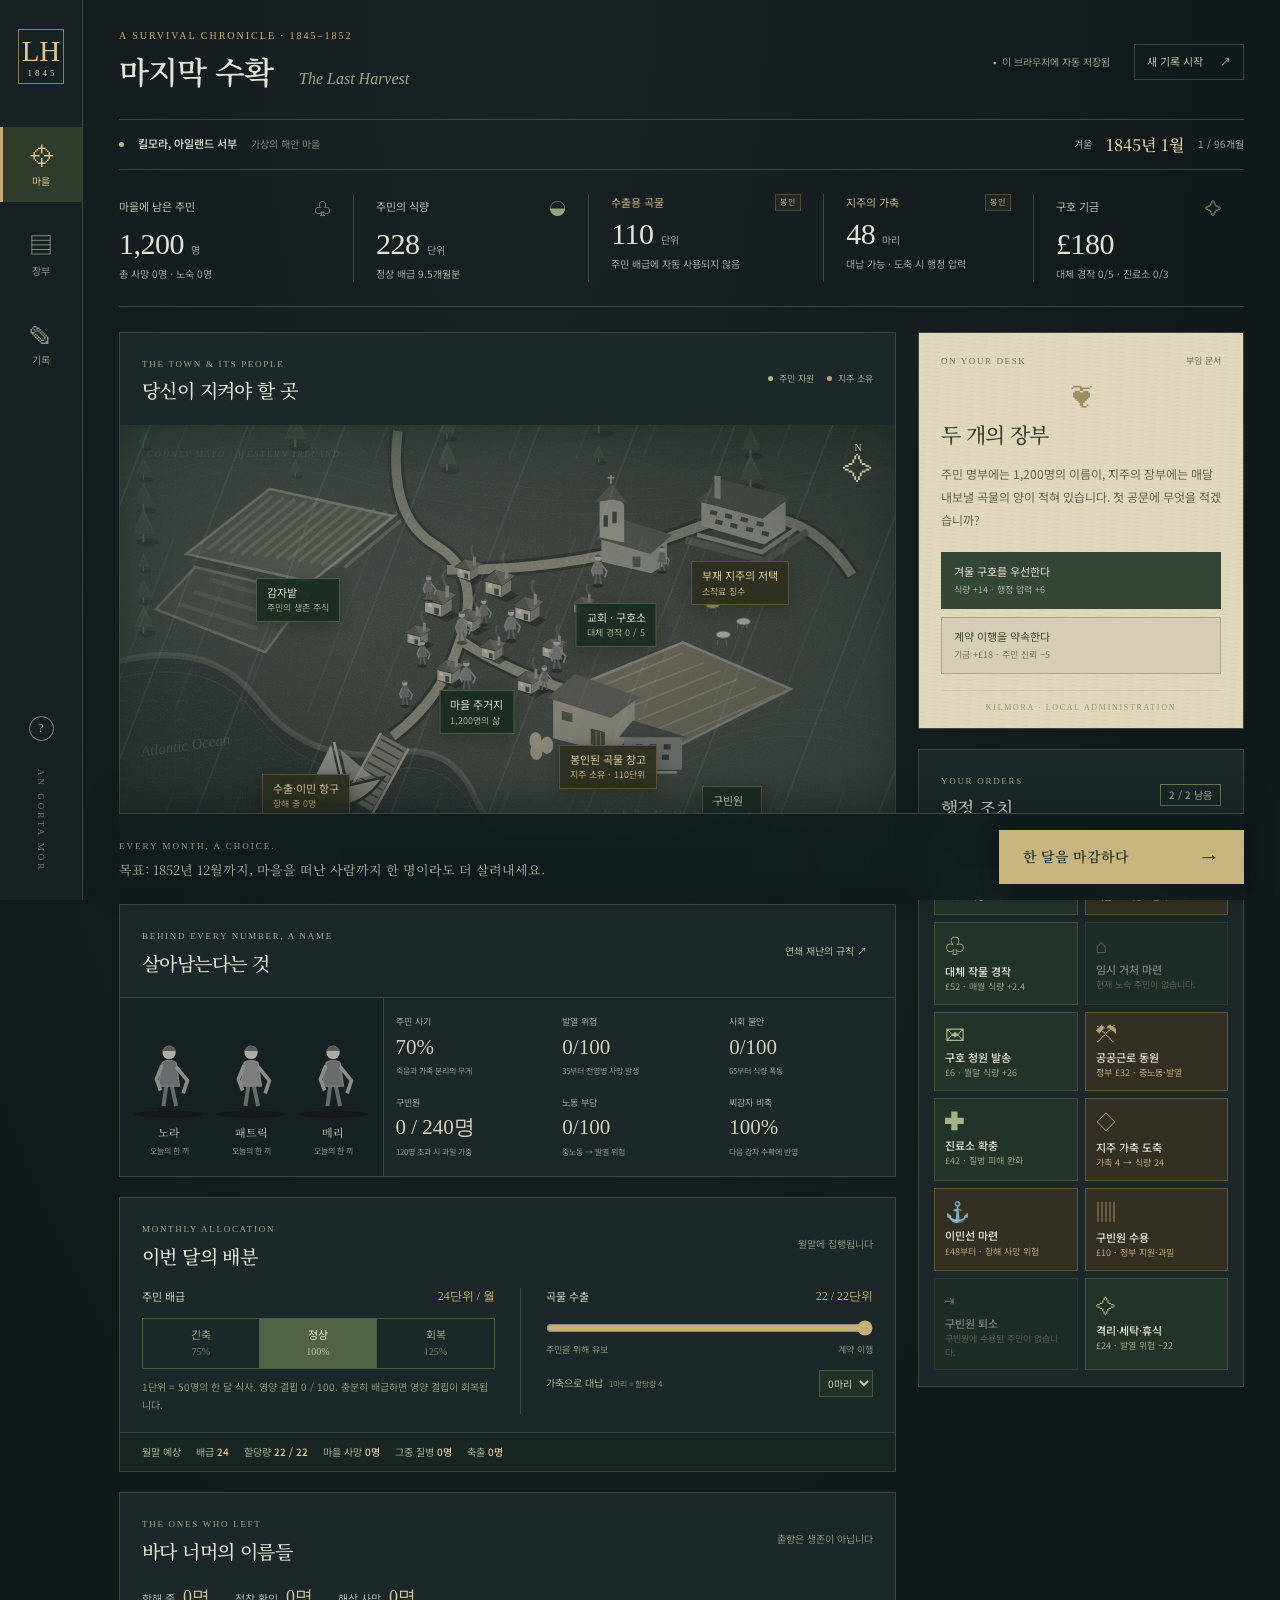
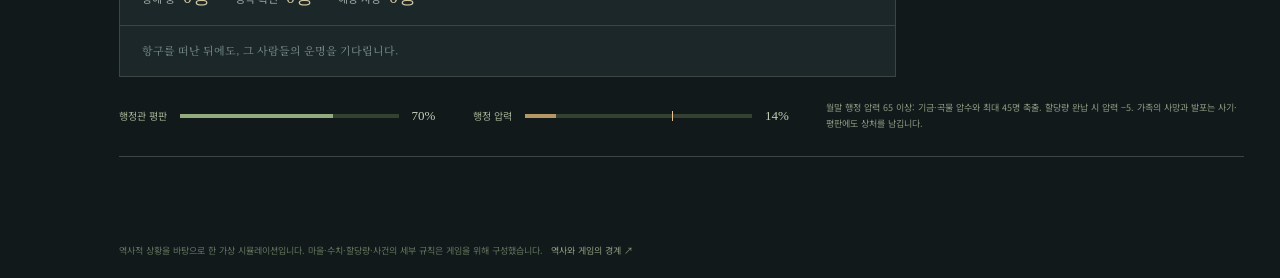
==== play.html @ 5941c728 "Add files via upload" ====
<!doctype html>
<html lang="ko">
<head>
  <meta charset="utf-8"><meta name="viewport" content="width=device-width, initial-scale=1">
  <meta name="theme-color" content="#17251e">
  <meta name="description" content="1845–1852, 아일랜드 대기근 속 가상의 마을을 돌보는 생존형 사회 관리 시뮬레이션.">
  <title>마지막 수확 — The Last Harvest</title>
  <style>
@import url('https://fonts.googleapis.com/css2?family=Noto+Sans+KR:wght@400;500;600;700&family=Noto+Serif+KR:wght@400;500;600;700&display=swap');
:root{color-scheme:dark;--bg:#101a16;--panel:#19271f;--line:#354237;--text:#e2e3d6;--muted:#919e8b;--gold:#c5ac76;--green:#a6bc87;--red:#d08a70;--serif:'Noto Serif KR',Georgia,serif;--sans:'Noto Sans KR','Malgun Gothic',sans-serif}
*{box-sizing:border-box}body{margin:0;background:var(--bg);color:var(--text);font:13px/1.6 var(--sans);background-image:radial-gradient(ellipse at 45% 0,#24312544,transparent 70%)}button,input,select{font:inherit}button,a,input,select{-webkit-tap-highlight-color:transparent}button{cursor:pointer}button{color:inherit}button:disabled{cursor:not-allowed;opacity:.38}button:focus-visible,a:focus-visible,input:focus-visible,select:focus-visible{outline:2px solid #e2cb91;outline-offset:4px}button,a{touch-action:manipulation}a{color:var(--gold)}button{transition:background .18s,border-color .18s,transform .18s}button:hover:not(:disabled){filter:brightness(1.15)}h1,h2,h3,p{margin:0}button{border:0}button:active:not(:disabled){transform:translateY(1px)}.rail{position:fixed;inset:0 auto 0 0;width:83px;background:#15221c;border-right:1px solid var(--line);display:flex;align-items:center;flex-direction:column;z-index:5}.monogram{font:29px/1 Georgia,serif;color:#dcc595;text-decoration:none;border:1px solid #8b805e;width:46px;height:55px;text-align:center;padding-top:7px;margin:29px 0 43px}.monogram span{display:block;font:9px/1.7 Georgia,serif;letter-spacing:3px;padding-left:3px}.rail nav{width:100%;display:grid;gap:15px}.nav{position:relative;background:none;color:#839483;width:100%;padding:13px 0;display:grid;justify-items:center;gap:4px}.nav>span{font-size:24px;line-height:1.2}.nav small{font-size:10px}.nav.active{color:#d9c28b;background:#2f3b2b}.nav.active:before{content:'';position:absolute;inset:0 auto 0 0;width:3px;background:var(--gold)}.rail-help{margin-top:auto;width:25px;height:25px;border:1px solid #7a8b77;border-radius:50%;background:none;color:var(--muted);font-family:Georgia}.rail-line{writing-mode:vertical-rl;font:9px Georgia;letter-spacing:3px;color:#6c7c69;margin:28px 0}.header{display:flex;align-items:center;justify-content:space-between;gap:20px;padding:29px 0 24px}.eyebrow{font:10px/1.4 Georgia,serif;letter-spacing:2px;color:var(--gold)}h1{font:600 31px/1.5 var(--serif);letter-spacing:-1px;margin-top:5px}h1 span{font:italic 16px Georgia,serif;letter-spacing:0;color:#9da38b;margin-left:17px}main{max-width:1700px;margin-left:83px;padding:0 36px}.header-right{display:flex;align-items:center;gap:24px}.save-status{color:#91a18b;font-size:10px}.save-status:before{content:'•';color:#a5b883;margin-right:6px}.quiet{background:transparent;border:1px solid var(--line);font-size:11px;padding:8px 12px;color:#b7bea9}.quiet span{margin-left:14px}.datebar{display:flex;justify-content:space-between;align-items:center;padding:13px 0;border-top:1px solid var(--line);border-bottom:1px solid var(--line);font-size:11px}.datebar>div{display:flex;gap:14px;align-items:center}.datebar strong{font-weight:500}.datebar>div:last-child strong{font:500 16px var(--serif);color:#e4d3a8}.datebar>div:last-child>span{color:var(--muted);font-size:10px}.location-note{color:#778873;font-size:10px}.live-dot{display:inline-block;background:#acba91;width:5px;height:5px;border-radius:50%}.resources{display:grid;grid-template-columns:1.12fr 1.12fr 1.12fr 1fr 1fr;border-bottom:1px solid var(--line);margin-bottom:25px;padding:24px 0}.resource{padding:0 22px;border-right:1px solid var(--line);min-width:0}.resource:first-child{padding-left:0}.resource:last-child{border:0}.resource-head{font-size:11px;color:#b5c0aa;display:flex;align-items:center;justify-content:space-between;gap:5px}.resource-head .icon{color:#8fa57e;font-size:17px}.resource.gold .resource-head{color:#c4ae81}.resource-number{font:30px/1.5 Georgia,serif;letter-spacing:-.5px;font-variant-numeric:tabular-nums}.resource-number small{font:10px var(--sans);color:var(--muted);margin-left:7px;letter-spacing:0}.resource-foot{font-size:10px;color:var(--muted);white-space:nowrap}.resource-foot .bad{color:var(--red)}.resource-foot .good{color:var(--green)}.lock-tag{border:1px solid #79684488;background:#75633822;font-size:8px;padding:1px 4px;color:#c6af7d;letter-spacing:1px}.workspace{display:grid;grid-template-columns:minmax(0,1fr) 326px;gap:22px;align-items:start}.left-column,.right-column{display:grid;gap:20px;min-width:0}.panel{border:1px solid var(--line);background:var(--panel)}.panel-heading{display:flex;align-items:center;justify-content:space-between;padding:19px 22px;gap:14px}.panel-heading .eyebrow{font-size:9px;color:#96a68b;letter-spacing:1.7px}h2{font:500 19px/1.6 var(--serif);letter-spacing:-.6px}.panel-heading h2{margin-top:3px}.map-key{font-size:9px;color:#9aaa90;display:flex;align-items:center;gap:6px;white-space:nowrap}.map-key i{width:5px;height:5px;background:#acbd8e;border-radius:50%;margin-left:7px}.map-key i.gold{background:#bda26b}.map{aspect-ratio:1.86;min-height:280px;position:relative;overflow:hidden;background:#273b2d}.map svg{width:100%;height:100%;display:block;position:absolute;inset:0}.map:after{content:'';position:absolute;inset:0;pointer-events:none;background:radial-gradient(ellipse at center,transparent 30%,#17241f77 100%);box-shadow:inset 0 0 45px #14291f88}.map-label{position:absolute;z-index:1;transform:translate(-50%,-50%);border:1px solid #80936b77;background:#192c22eb;color:#d1d9bd;padding:5px 10px;text-align:left;box-shadow:0 4px 15px #10191255;white-space:nowrap;font-size:11px}.map-label small{display:block;color:#95aa87;font-size:9px}.map-label.owned{border-color:#a48b5066;background:#2e3020ed;color:#dcc69a}.map-label.owned small{color:#bda46e}.map-label:hover{border-color:#d6c08c}.compass{position:absolute;right:22px;top:17px;z-index:1;font:10px Georgia;color:#c7c8a3;text-align:center}.compass b{display:block;font-size:30px;font-weight:400;line-height:1.1}.map-caption{display:flex;justify-content:space-between;align-items:center;font-size:10px;color:#8f9f85;padding:12px 19px;border-top:1px solid var(--line);gap:8px}.map-caption>span{display:flex;gap:8px;align-items:center}.text-link{background:transparent;color:#a7b99a;font-size:10px;white-space:nowrap}.dispatch{padding:21px 22px 16px;background:#e0d7bd;color:#393e30;position:relative;background-image:repeating-linear-gradient(5deg,transparent 0,transparent 3px,#736d4710 4px)}.dispatch-top{display:flex;align-items:center;justify-content:space-between;gap:5px}.dispatch-top .eyebrow{font-size:9px;color:#7b7052;letter-spacing:1.6px}.dispatch-top>span:last-child{font-size:9px;color:#7b7052}.letter-mark{font:27px Georgia;color:#a08e63;text-align:center;margin:14px 0 5px}.dispatch h2{font-size:21px;letter-spacing:-1px;line-height:1.6;margin-bottom:10px}.dispatch p{font-size:12px;line-height:1.95;color:#686653}.dispatch-foot{display:block;font:8px Georgia;letter-spacing:1.7px;color:#9b9273;text-align:center;margin-top:16px;padding-top:12px;border-top:1px solid #b5ad9166}#event-choices{display:grid;gap:8px;margin-top:20px}.choice{display:block;text-align:left;background:#d6ceb4;color:#424937;padding:10px 12px;border:1px solid #aaa688;font-size:11px}.choice:first-child{background:#344736;border-color:#344736;color:#e5e1cc}.choice small{display:block;opacity:.68;font-size:9px;margin-top:3px}.event-resolved{font:12px/1.8 var(--serif);color:#576247;text-align:center;padding:11px;background:#64725016;border:1px solid #69775544}.actions-panel .panel-heading{padding-bottom:14px}.actions-panel h2{font-size:18px}.pill{border:1px solid #6a795a;color:#b7c0a2;font-size:10px;padding:2px 8px;white-space:nowrap}.actions{display:grid;grid-template-columns:1fr 1fr;gap:7px;padding:0 15px 16px}.action{background:#223327;border:1px solid #405039;text-align:left;padding:10px;min-height:71px}.action strong{font-size:11px;font-weight:500;display:block}.action .action-symbol{color:#a3b587;display:inline-block;font:20px Georgia;margin-bottom:3px}.action small{display:block;font-size:9px;color:#91a182;line-height:1.5}.action.risky{background:#332f22;border-color:#62543a}.action.risky .action-symbol,.action.risky small{color:#bba16e}.action:disabled{opacity:.48}.policy-panel .panel-heading{padding-bottom:17px}.subtle{font-size:10px;color:#84917b;white-space:nowrap}.allocation-grid{display:grid;grid-template-columns:1fr 1fr;gap:25px;padding:0 22px 18px}.allocation-grid>div+div{border-left:1px solid var(--line);padding-left:25px}.field-label{display:flex;justify-content:space-between;align-items:center;font-size:11px;gap:10px;margin-bottom:12px;color:#c5cfb7}.field-label>span{font:12px Georgia;color:var(--gold)}.segments{display:grid;grid-template-columns:repeat(3,1fr);gap:0;border:1px solid #4b5b40}.segments button{background:transparent;font-size:11px;padding:7px 0;color:#94a285;border-right:1px solid #4b5b40}.segments button:last-child{border:0}.segments button small{display:block;font:10px/1.8 Georgia;opacity:.7}.segments .selected{background:#526245;color:#eee9cf}.field-hint{font-size:10px;color:#85967b;line-height:1.8;margin-top:9px}input[type=range]{width:100%;height:20px;margin:0;accent-color:#c6ae76;cursor:pointer}input[type=range]:disabled{cursor:not-allowed}.range-labels{display:flex;justify-content:space-between;color:#869578;font-size:9px}.cattle-control{display:flex;align-items:center;justify-content:space-between;margin-top:12px;gap:8px}.cattle-control label{font-size:10px;color:#a0af92}.cattle-control small{font-size:8px;color:#7d8d71;margin-left:3px}.cattle-control select{font-size:10px;background:#223124;color:#c5cdb5;border:1px solid #485640;padding:4px}.forecast{border-top:1px solid var(--line);padding:11px 22px;font-size:10px;color:#a2b292;display:flex;gap:15px;flex-wrap:wrap;background:#15231b66}.forecast strong{color:#dcc79c;font-weight:500}.forecast .danger{color:var(--red)}.pressure-strip{display:grid;grid-template-columns:1fr 1fr 1.3fr;align-items:center;gap:32px;padding:23px 0;border-bottom:1px solid var(--line)}.pressure-strip>div{display:flex;gap:13px;align-items:center;font-size:10px;color:#a4b195}.pressure-strip>div>span{white-space:nowrap}.pressure-strip strong{font:13px Georgia;color:#c5ceb7;min-width:29px}.meter{height:4px;background:#344131;position:relative;flex:1}.meter i{display:block;height:100%;background:#92aa7e;transition:width .5s}.meter.pressure i{background:#b49764}.meter b{position:absolute;width:1px;background:#e7c295;height:10px;top:-3px;left:65%}.pressure-strip p{font-size:9px;color:#8f9b81;line-height:1.8}.turn-footer{padding:24px 0 17px;display:flex;align-items:center;justify-content:space-between;gap:20px}.turn-footer .eyebrow{font-size:9px;letter-spacing:2px;color:#8c9c80}.turn-footer p{font:13px var(--serif);color:#a8b29b;margin-top:6px}.next-month{background:#c8b47f;color:#253125;padding:16px 24px;min-width:245px;text-align:left;font:600 14px var(--serif);box-shadow:0 4px 20px #080c0a44}.next-month span{float:right;font:22px/1 Georgia;margin-left:45px}.historical-note{color:#65765f;font-size:9px;padding-bottom:20px}.historical-note button{background:none;font-size:9px;color:#929f82;padding:0;margin-left:5px}.hidden{display:none!important}.journal{max-height:340px;overflow-y:auto;padding:0 22px 18px;scrollbar-width:thin}.entry{border-top:1px solid var(--line);padding:15px 0;display:grid;grid-template-columns:63px 1fr;gap:12px}.entry time{font:10px/1.7 Georgia;color:#a49a73}.entry h3{font:500 13px var(--serif);margin-bottom:7px;color:#ced4bd}.entry p{font-size:11px;color:#92a486}.entry.danger h3{color:#d0a084}#ledger{padding:0 22px 22px;min-height:323px}.ledger-explainer{font:15px/1.8 var(--serif);color:#cdbb92;padding:10px 0 17px}.ledger-row{display:flex;justify-content:space-between;padding:12px 0;border-top:1px solid var(--line);font-size:12px}.ledger-row span:last-child{color:#cbb885;font:15px Georgia}.ledger-block{margin-top:20px;padding:16px;border:1px solid #84714566;background:#73623917}.ledger-block h3{color:#c9b383;font:14px var(--serif);margin-bottom:8px}.ledger-block p{font-size:11px;color:#a2a58c}.history-chart{height:90px;display:flex;gap:2px;align-items:end;margin-top:17px;border-bottom:1px solid #4c5b41}.history-chart i{background:#94aa78;flex:1;min-width:1px;display:block}.history-chart-label{font-size:9px;color:#899a7c;margin-top:5px}dialog{max-width:660px;width:calc(100% - 36px);max-height:85vh;overflow-y:auto;padding:27px;background:#1d2c22;color:#dce1cf;border:1px solid #7c8866;box-shadow:0 20px 100px #0008}dialog::backdrop{background:#09130edf;backdrop-filter:blur(4px)}.modal-head{display:flex;align-items:center;justify-content:space-between;border-bottom:1px solid #495840;padding-bottom:14px;margin-bottom:20px}.modal-head button{font-size:24px;background:none;color:#b8c4a5;padding:0 7px}#modal-body h2{font-size:24px;margin:10px 0 15px}#modal-body h3{font-size:13px;color:var(--gold);margin:20px 0 7px}#modal-body p,#modal-body li{font-size:12px;color:#aeba9f;line-height:1.9}#modal-body ul,#modal-body ol{padding-left:20px}#modal-body a{overflow-wrap:anywhere}.modal-actions{display:flex;gap:12px;margin-top:23px}.modal-actions button{padding:12px 18px;border:1px solid #657454;background:#43543a;color:#e0e4ce}.modal-actions button.risky{background:#7b4a34;border-color:#946249}.big-number{font:64px Georgia;color:#d7c490;margin:12px 0}.big-number small{font:15px var(--sans);color:#9da98e}.result-grid{display:grid;grid-template-columns:repeat(3,1fr);gap:10px;margin:20px 0}.result-grid div{background:#263827;padding:12px;font-size:10px;color:#9ead8f}.result-grid strong{display:block;font:25px/1.6 Georgia;color:#d3d8bd}.modal-callout{border-left:2px solid var(--gold);padding:10px 15px;background:#cdb87a0c;margin:15px 0}#toast{position:fixed;bottom:24px;left:50%;transform:translate(-50%,15px);max-width:90vw;padding:12px 22px;background:#d4c7a2;color:#293527;box-shadow:0 6px 35px #0006;opacity:0;pointer-events:none;transition:.2s;z-index:20;font-size:12px}#toast.visible{opacity:1;transform:translate(-50%,0)}
@media(min-width:1500px){main{padding:0 48px}.workspace{grid-template-columns:minmax(0,1fr) 365px}.map{aspect-ratio:1.95}.dispatch{padding:24px 27px}.actions{gap:9px;padding:0 20px 20px}.action{padding:11px 13px}.resource-number{font-size:34px}.header{padding-top:33px}}
@media(max-width:1150px){main{padding:0 23px}.workspace{grid-template-columns:minmax(0,1fr) 285px;gap:15px}.map-key{display:none}.resource{padding:0 12px}.resource-foot{font-size:9px}.resource-number{font-size:26px}.allocation-grid{gap:15px;padding:0 17px 17px}.allocation-grid>div+div{padding-left:15px}.cattle-control small{display:none}.dispatch{padding:18px}.actions{padding:0 12px 12px}.action{padding:8px}.pressure-strip{gap:18px}.header-right{gap:12px}.save-status{display:none}.map{aspect-ratio:1.65}.map-label{font-size:10px;padding:4px 7px}.map-label small{font-size:8px}.panel-heading{padding:17px}.map-caption{padding:10px}.map-weather{font-size:9px}}
@media(max-width:900px){.rail{width:64px}.monogram{width:40px;height:48px;font-size:25px}.monogram span{font-size:8px}main{margin-left:64px;padding:0 20px}.workspace{grid-template-columns:1fr}.right-column{grid-template-columns:1fr 1fr;gap:15px}.resources{grid-template-columns:repeat(5,1fr)}.resource{padding:0 10px}.resource-head{font-size:10px}.resource-head .icon{display:none}.resource-foot{white-space:normal;min-height:28px}.resource-number small{margin-left:3px}.map{aspect-ratio:1.95}.map-label{font-size:11px}.map-label small{font-size:9px}.map-key{display:flex}.header h1 span{font-size:13px;margin-left:10px}.pressure-strip{grid-template-columns:1fr 1fr}.pressure-strip p{grid-column:1/-1}.dispatch p{font-size:11px}.dispatch h2{font-size:20px}.pressure-strip{padding:20px 0;gap:15px}.turn-footer{padding-top:20px}}
@media(max-width:580px){.rail{width:51px}.monogram{width:32px;height:41px;font-size:21px;margin-top:21px;margin-bottom:27px}.monogram span{font-size:7px;letter-spacing:2px}.nav{padding:12px 0}.nav>span{font-size:22px}.nav small{font-size:8px}.rail-line{font-size:8px}.rail-help{margin-bottom:0}main{margin-left:51px;padding:0 13px}.header{padding:20px 0 16px;gap:8px}.header .eyebrow{font-size:7px;letter-spacing:1.2px}h1{font-size:25px}h1 span{display:none}.header .quiet{font-size:9px;padding:6px}.header .quiet span{margin-left:2px}.datebar{align-items:flex-start;gap:6px;flex-direction:column;padding:10px 0}.datebar>div{gap:9px}.datebar>div:last-child{width:100%;justify-content:space-between}.location-note{font-size:8px}.resources{grid-template-columns:repeat(3,1fr);padding:15px 0;gap:16px 0;margin-bottom:15px}.resource:nth-child(3){border:0}.resource:nth-child(4){padding-left:0}.resource:nth-child(n+4){border-top:1px solid var(--line);padding-top:12px}.resource:last-child{grid-column:span 2;border-top:1px solid var(--line)}.resource-number{font-size:26px;line-height:1.4}.resource-foot{min-height:0;font-size:8px}.resource-head{font-size:9px}.lock-tag{font-size:7px}.panel-heading{padding:14px}.panel-heading .eyebrow{font-size:7px}h2{font-size:17px}.map-key{font-size:7px;gap:4px}.map-key i{margin-left:0;width:4px;height:4px}.map{aspect-ratio:1.13;min-height:0}.map svg{width:165%;max-width:none;left:-35%}.map-label{font-size:9px;padding:4px 6px}.map-label small{font-size:7px}.map-label[data-place=fields]{left:21%!important;top:25%!important}.map-label[data-place=homes]{left:55%!important;top:49%!important}.map-label[data-place=granary]{left:73%!important;top:70%!important}.map-label[data-place=harbor]{left:21%!important;top:86%!important}.map-label[data-place=estate]{left:76%!important;top:16%!important}.map-label[data-place=church]{left:80%!important;top:37%!important}.compass{right:10px;top:10px}.map-caption{font-size:8px;padding:10px}.map-caption .text-link{font-size:8px}.allocation-grid{grid-template-columns:1fr;gap:18px;padding:0 14px 16px}.allocation-grid>div+div{padding-left:0;border-left:0;border-top:1px solid var(--line);padding-top:15px}.field-label{margin-bottom:8px}.field-hint{font-size:9px}.cattle-control small{display:inline}.segments button{padding:6px}.segments button small{display:inline;margin-left:4px}.forecast{padding:12px 14px;gap:6px 13px;font-size:9px}.right-column{grid-template-columns:1fr}.dispatch{padding:19px}.dispatch h2{font-size:23px}.dispatch p{font-size:12px}.actions{grid-template-columns:1fr 1fr}.action{padding:12px}.action strong{font-size:12px}.action small{font-size:10px}.pressure-strip{grid-template-columns:1fr;gap:15px}.pressure-strip p{font-size:9px}.turn-footer{align-items:stretch;flex-direction:column;gap:15px}.next-month{width:100%;padding:16px}.turn-footer p{font-size:11px}.historical-note{font-size:8px;line-height:1.8}.journal{padding:0 14px 14px}.entry{grid-template-columns:42px 1fr;gap:8px}.entry h3{font-size:12px}.entry p{font-size:10px}#ledger{padding:0 14px 15px}.ledger-explainer{font-size:13px}.subtle{font-size:8px}dialog{padding:19px}.result-grid{gap:5px}.result-grid div{padding:8px}}
@media(prefers-reduced-motion:reduce){*{transition:none!important;scroll-behavior:auto!important}}

/* The harsh systems: cold rain, people, fever, departures and unrest. */
:root{--bg:#11191b;--panel:#1b2728;--line:#3a4544;--muted:#9ba7a1;--green:#a6b3a0;--red:#d69c88}
body{background-image:radial-gradient(ellipse at 40% 0,#53646b1c,transparent 65%)}.rail{background:#172123}.map{background:#263332}.map>svg{filter:saturate(.38) brightness(.84);transition:filter 1s}.town-distressed .map>svg{filter:saturate(.1) brightness(.67)}.map-label{z-index:4}.map:after{z-index:2}.compass{z-index:4}.cold-rain{position:absolute;inset:0;z-index:3;pointer-events:none;overflow:hidden}.cold-rain i{position:absolute;inset:-80px;background:repeating-linear-gradient(111deg,transparent 0 39px,#bfd2dc28 40px,#b9cad946 41px,transparent 42px 91px);opacity:.36;animation:cold-rain .7s linear infinite}.cold-rain i+i{background-size:67px 100%;opacity:.2;animation-duration:1.15s;animation-delay:-.4s}.sea-fog{position:absolute;inset:0;background:linear-gradient(150deg,#9faeb622,transparent 50%,#9aa8ab15);pointer-events:none;z-index:1;animation:sea-fog 13s ease-in-out infinite alternate}.resident-body{transform-box:fill-box;transform-origin:center bottom;animation:resident-shiver 3.5s ease-in-out infinite;animation-delay:var(--walk-delay)}.emaciated .resident-body{animation-duration:2.2s}.motion-paused .cold-rain{display:none}.motion-paused .sea-fog,.motion-paused .resident-body{animation:none}.map-caption>div{display:flex;gap:10px}.map-caption .text-link{font-size:9px}
@keyframes cold-rain{from{transform:translate(20px,-36px)}to{transform:translate(-8px,36px)}}@keyframes sea-fog{to{opacity:.25;transform:translateX(15px)}}@keyframes resident-shiver{0%,100%{transform:rotate(-1deg)}50%{transform:rotate(1deg)}}
#survival-monitor{display:flex;border-top:1px solid var(--line)}.resident-portraits{width:34%;min-width:180px;display:flex;align-items:end;justify-content:space-around;padding:12px 8px 17px;background:#101a1c66;border-right:1px solid var(--line)}.resident-portraits figure{margin:0;width:33.33%;text-align:center;min-width:0}.resident-portraits svg{height:90px;max-width:100%;display:block;margin:auto;filter:saturate(.35)}.resident-portraits figcaption{font:11px var(--serif);color:#c9c8b8}.resident-portraits figcaption span{display:block;font:8px/1.8 var(--sans);color:#7f9393;margin-top:4px;white-space:nowrap}.hardship-grid{flex:1;display:grid;grid-template-columns:repeat(3,minmax(0,1fr));padding:8px 12px;gap:0 13px}.hardship-stat{padding:9px 0;min-width:0}.hardship-stat>span{font-size:9px;color:#9caaa3;display:block}.hardship-stat strong{display:block;font:21px/1.7 Georgia,serif;color:#d3cfb8;white-space:nowrap}.hardship-stat small{display:block;font-size:8px;color:#82958e}.hardship-stat.critical strong{color:#d09a85}.migration-totals{display:flex;gap:25px;padding:0 22px 16px;flex-wrap:wrap;font-size:11px;color:#9faeaa}.migration-totals strong{font:18px Georgia;color:#d0c5a1;margin-left:5px}.danger,.migration-totals .danger{color:var(--red)}.voyage-list{border-top:1px solid var(--line);padding:0 22px}.empty-voyage{padding:15px 0;color:#7e9291;font:11px/1.8 var(--serif)}.voyage-row{display:flex;justify-content:space-between;align-items:center;gap:12px;padding:14px 0;border-bottom:1px solid var(--line)}.voyage-row:last-child{border:0}.voyage-row strong{font:12px var(--serif);color:#c3c8bb}.voyage-row small{display:block;font-size:10px;color:#94a29a;margin-top:6px}.voyage-row>span{color:#c0ad81;font-size:10px;white-space:nowrap}.crisis-banner{display:flex;align-items:center;justify-content:space-between;gap:15px;padding:15px 20px;border:1px solid #95715e;background:#533c3222;margin-bottom:20px}.crisis-banner strong{font:14px var(--serif);color:#ddb49c}.crisis-banner span{display:block;font-size:11px;color:#ad9e8f;margin-top:5px}.crisis-banner button{background:#9e7e5c;color:#172322;font:12px var(--serif);padding:11px 16px;white-space:nowrap}.crisis-choice,.choice.crisis-choice:first-child{background:#714637;border-color:#885846;color:#eee1c8}.story-ornament{text-align:center;font:38px Georgia;color:#9ca58c;margin:15px 0}.story-choices{display:grid;gap:11px;margin-top:24px}.story-choices .choice{font-size:13px;padding:15px;background:#2f403c;color:#dedfce;border-color:#62716a}.story-choices .crisis-choice{background:#694537;color:#eee1c8;border-color:#926a56}.story-choices .choice small{font-size:11px;line-height:1.8;margin-top:7px;opacity:.8}.story-foot{font-size:10px!important;color:#8fa095!important;margin-top:18px!important;line-height:1.8!important}.voyage-letter{border-top:1px solid var(--line);margin-top:20px;padding-top:6px}.voyage-form{margin-top:20px}.voyage-form>label:first-child{display:flex;flex-direction:column;gap:9px;font-size:12px;color:#b9c3b1}.voyage-form select{padding:11px;background:#263934;color:#e1dfca;border:1px solid #596b60;max-width:100%;font-size:12px}.supply-check{display:flex;align-items:flex-start;gap:9px;font-size:11px;color:#afbcaa;margin:16px 0}.supply-check input{accent-color:var(--gold);margin-top:4px}.order-cost{margin-top:15px!important}.population-equation{flex-wrap:wrap;gap:8px}.turn-footer{position:sticky;bottom:0;z-index:6;background:#111b1eee;border-top:1px solid var(--line);padding:16px 0;box-shadow:0 -12px 30px #10191b66;backdrop-filter:blur(8px)}#toast{bottom:100px}.modal-actions{flex-wrap:wrap}
@media(max-width:1150px){.resident-portraits{min-width:140px;width:30%;padding:10px 5px}.resident-portraits svg{height:78px}.resident-portraits figcaption{font-size:10px}.resident-portraits figcaption span{font-size:7px}.hardship-grid{gap:0 9px;padding:8px 10px}.hardship-stat strong{font-size:18px}.hardship-stat small{font-size:7px}}
@media(max-width:900px){.hardship-grid{padding:10px 18px}.resident-portraits{width:33%;min-width:170px}.resident-portraits svg{height:90px}.hardship-stat strong{font-size:21px}.right-column{grid-template-columns:1fr 1fr}.turn-footer p{font-size:11px}}
@media(max-width:580px){.right-column{grid-template-columns:1fr}#survival-monitor{display:block}.resident-portraits{width:100%;border-right:0;border-bottom:1px solid var(--line);padding:4px 8px 13px}.resident-portraits svg{height:78px}.resident-portraits figcaption{font-size:11px}.resident-portraits figcaption span{font-size:8px}.hardship-grid{padding:8px 13px;gap:3px 10px}.hardship-stat strong{font-size:20px}.hardship-stat small{font-size:8px}.migration-totals{padding:0 14px 13px;gap:12px;font-size:9px}.migration-totals strong{font-size:17px;margin-left:3px}.voyage-list{padding:0 14px}.voyage-row small{font-size:9px}.voyages-panel .subtle{font-size:7px}.survival-panel .panel-heading{gap:5px}.survival-panel .text-link{font-size:8px}.map-label[data-place=workhouse]{left:77%!important;top:93%!important}.map-label[data-place=granary]{left:71%!important;top:70%!important}.map-caption{align-items:flex-start;gap:5px}.map-caption>span{max-width:66%;line-height:1.7}.map-caption>div{flex-direction:column;gap:3px}.map-caption .text-link{font-size:7px}.crisis-banner{padding:14px;align-items:stretch;flex-direction:column}.crisis-banner strong{font-size:13px}.crisis-banner span{font-size:10px}.story-choices .choice{font-size:12px;padding:12px}.story-choices .choice small{font-size:10px}.population-equation span:last-child{font-size:13px}.turn-footer{padding:10px 0;gap:8px}.turn-footer .eyebrow{display:none}.turn-footer p{margin:0;font-size:9px;line-height:1.6}.next-month{padding:13px 18px}.empty-voyage{font-size:10px}.result-grid{grid-template-columns:repeat(2,1fr)}}
@media(prefers-reduced-motion:reduce){.cold-rain i,.sea-fog,.resident-body{animation:none!important}.map>svg{transition:none!important}}

</style>
</head>
<body>
  <aside class="rail" aria-label="주 메뉴">
    <a class="monogram" href="#" aria-label="마지막 수확 홈">LH<span>1845</span></a>
    <nav><button class="nav active" data-view="village" aria-label="마을 지도" title="마을 지도"><span aria-hidden="true">⌖</span><small>마을</small></button><button class="nav" data-view="ledger" aria-label="자원 장부" title="자원 장부"><span aria-hidden="true">▤</span><small>장부</small></button><button class="nav" data-view="journal" aria-label="행정 기록" title="행정 기록"><span aria-hidden="true">✎</span><small>기록</small></button></nav>
    <button id="help" class="rail-help" aria-label="게임 안내">?</button><span class="rail-line">AN GORTA MÓR</span>
  </aside>
  <main>
    <header class="header"><div><div class="eyebrow">A SURVIVAL CHRONICLE · 1845–1852</div><h1>마지막 수확 <span>The Last Harvest</span></h1></div><div class="header-right"><span class="save-status" id="save-status">로컬 자동 저장</span><button id="restart" class="quiet">새 기록 시작 <span aria-hidden="true">↗</span></button></div></header>
    <section class="datebar"><div><span class="live-dot"></span><strong>킬모라, 아일랜드 서부</strong><span class="location-note">가상의 해안 마을</span></div><div><span id="season"></span><strong id="date"></strong><span id="turn"></span></div></section>
    <section id="resources" class="resources" aria-label="마을 주요 자원"></section>
    <div id="crisis-banner" class="crisis-banner hidden" role="alert"></div>
    <div class="workspace">
      <div class="left-column">
        <section id="village-view" class="view panel map-panel">
          <div class="panel-heading"><div><span class="eyebrow">THE TOWN & ITS PEOPLE</span><h2>당신이 지켜야 할 곳</h2></div><span class="map-key"><i></i>주민 자원 <i class="gold"></i>지주 소유</span></div>
          <div id="map" class="map"></div>
          <div class="map-caption"><span><i class="live-dot"></i><span id="map-weather">서쪽에서 차가운 바람이 불어옵니다.</span></span><div><button id="motion-toggle" class="text-link" aria-pressed="true">비 연출 켜짐</button><button id="map-info" class="text-link">지도 읽기 ↗</button></div></div>
        </section>
        <section id="ledger-view" class="view panel hidden"><div class="panel-heading"><div><span class="eyebrow">THE TWO LEDGERS</span><h2>식량은 누구의 것인가</h2></div></div><div id="ledger"></div></section>
        <section id="journal-view" class="view panel hidden"><div class="panel-heading"><div><span class="eyebrow">THE ADMINISTRATOR'S RECORD</span><h2>행정관의 기록</h2></div><button id="download" class="quiet">기록 내려받기 ↓</button></div><div id="journal" class="journal"></div></section>
        <section class="panel survival-panel"><div class="panel-heading"><div><span class="eyebrow">BEHIND EVERY NUMBER, A NAME</span><h2>살아남는다는 것</h2></div><button id="hardship-info" class="text-link">연쇄 재난의 규칙 ↗</button></div><div id="survival-monitor"></div></section>
        <section class="panel policy-panel"><div class="panel-heading"><div><span class="eyebrow">MONTHLY ALLOCATION</span><h2>이번 달의 배분</h2></div><span class="subtle">월말에 집행됩니다</span></div><div class="allocation-grid"><div><label class="field-label">주민 배급 <span id="ration-value"></span></label><div class="segments" id="rations"><button data-ration="0.75">긴축 <small>75%</small></button><button data-ration="1" class="selected">정상 <small>100%</small></button><button data-ration="1.25">회복 <small>125%</small></button></div><p class="field-hint" id="food-hint"></p></div><div><label class="field-label" for="exports">곡물 수출 <span id="export-label"></span></label><input type="range" id="exports" min="0" max="22" value="22"><div class="range-labels"><span>주민을 위해 유보</span><span>계약 이행</span></div><div class="cattle-control"><label for="cattle-exports">가축으로 대납 <small>1마리 = 할당량 4</small></label><select id="cattle-exports" aria-label="수출할 가축 수"><option value="0">0마리</option><option value="1">1마리</option><option value="2">2마리</option><option value="3">3마리</option><option value="4">4마리</option></select></div></div></div><div class="forecast" id="forecast" aria-live="polite"></div></section>
        <section id="voyages-panel" class="panel voyages-panel"></section>
      </div>
      <aside class="right-column">
        <section class="panel dispatch"><div class="dispatch-top"><span class="eyebrow">ON YOUR DESK</span><span id="event-tag"></span></div><div class="letter-mark" aria-hidden="true">❦</div><h2 id="event-title"></h2><p id="event-body"></p><div id="event-choices"></div><span class="dispatch-foot">KILMORA · LOCAL ADMINISTRATION</span></section>
        <section class="panel actions-panel"><div class="panel-heading"><div><span class="eyebrow">YOUR ORDERS</span><h2>행정 조치</h2></div><span id="action-count" class="pill"></span></div><div id="actions" class="actions"></div></section>
      </aside>
    </div>
    <section class="pressure-strip"><div><span>행정관 평판</span><div class="meter"><i id="trust-meter"></i></div><strong id="trust-value"></strong></div><div><span>행정 압력</span><div class="meter pressure"><i id="pressure-meter"></i><b title="징벌 기준 65%"></b></div><strong id="pressure-value"></strong></div><p id="pressure-note"></p></section>
    <footer class="turn-footer"><div><span class="eyebrow">EVERY MONTH, A CHOICE.</span><p id="footer-note">장부 너머에는 사람의 삶이 있습니다.</p></div><button id="next-month" class="next-month">한 달을 마감하다 <span aria-hidden="true">→</span></button></footer>
    <p class="historical-note">역사적 상황을 바탕으로 한 가상 시뮬레이션입니다. 마을·수치·할당량·사건의 세부 규칙은 게임을 위해 구성했습니다. <button id="sources-link">역사와 게임의 경계 ↗</button></p>
  </main>
  <dialog id="modal"><div class="modal-head"><span class="eyebrow">THE LAST HARVEST</span><button id="close-modal" aria-label="창 닫기">×</button></div><div id="modal-body"></div></dialog>
  <div id="toast" role="status" aria-live="polite"></div>
  <script type="module">
/* Deterministic, side-effect-free monthly simulation. Food is measured in
 * provision units: one unit sustains 50 residents for one month. */
const VERSION = 2;
const INITIAL_POPULATION = 1200;
const YEARS = [1845,1846,1847,1848,1849,1850,1851,1852];
const HARVEST = [300,8,45,20,75,160,210,285];
const ACTIONS = {
  import: {name:'구호 식량 수입', cost:58, desc:'기금 £58 → 주민 식량 36단위. 즉시 도착합니다.'},
  divert: {name:'수출 창고 개방', cost:0, desc:'봉인 곡물 최대 30단위를 식량으로 전환. 행정 압력 +24.'},
  crops: {name:'대체 작물 경작', cost:52, desc:'매달 식량 +2.4단위. 최대 5단계. 감자 마름병의 영향을 받지 않습니다.'},
  shelter: {name:'임시 거처 마련', cost:32, desc:'노숙 주민 최대 90명에게 거처 제공. 주민 신뢰 +4.'},
  petition: {name:'구호 청원 발송', cost:6, desc:'이번 달 말 식량 26단위 도착. 3개월 간격으로 청원 가능.'},
  works: {name:'공공근로 동원', cost:0, desc:'도로 포장·돌 깨기에 주민 동원. 정부 기금 +£32, 월말 식량 +4. 영양 결핍 +6, 노동 부담 +18, 발열 위험 +6, 사기 −4.'},
  clinic: {name:'진료소 확충', cost:42, desc:'질병 피해 감소. 최대 3단계. 운영비는 단계당 월 £2.'},
  slaughter: {name:'지주 가축 도축', cost:0, desc:'가축 4마리 → 주민 식량 24단위. 행정 압력 +18.'},
  emigrate: {name:'이민선 마련', cost:48, desc:'북미 또는 호주 항로를 마련합니다. 승선자는 항해 중·정착·해상 사망으로 계속 추적됩니다. 항로와 추가 보급에 따라 비용·위험이 달라집니다.'},
  workhouse: {name:'구빈원 수용', cost:10, desc:'최대 60명 수용, 총 정원 240명. 정부 기금 +£32와 수용자 몫의 월별 식량을 받지만 과밀과 가족 분리로 발열 위험·사기가 악화됩니다.'},
  release: {name:'구빈원 퇴소', cost:0, desc:'최대 60명을 퇴소시켜 과밀을 줄입니다. 퇴소자는 거처가 필요합니다. 발열 위험 −5, 주민 사기 +3.'},
  sanitation: {name:'격리·세탁·휴식', cost:24, desc:'발열 위험 −22, 노동 부담 −12. 격리와 작업 중단으로 주민 사기 −2. 이미 발생한 사망을 되돌릴 수는 없습니다.'},
};
const ROUTES={
  america:{name:'북미행 이민선',destination:'북아메리카',cost:48,capacity:60,months:2,risk:.26},
  australia:{name:'호주 지원 항로',destination:'호주',cost:82,capacity:40,months:4,risk:.06,from:1848},
};
const clamp = (n,a,b) => Math.max(a,Math.min(b,n));
const round = n => Math.round(n*100)/100;
function dateOf(s) { return {year:1845+Math.floor(s.turn/12), month:s.turn%12+1}; }
function quotaOf(s) { return 22+(dateOf(s).year>=1847?4:0); }
function foodNeed(s) { return round(s.population/50); }
function seasonOf(s) { const m=dateOf(s).month; return m===12||m<=2?'겨울':m<=5?'봄':m<=8?'여름':'가을'; }
function atSea(s) { return s.voyages.reduce((n,v)=>n+v.passengers,0); }
function livingTotal(s) { return s.population+s.resettled+atSea(s); }
function freshGame(seed=18451852) {
  return {version:VERSION,turn:0,population:1200,deaths:0,food:228,grain:110,cattle:48,money:180,
    hunger:0,homeless:0,pressure:14,trust:70,crops:0,clinic:0,actionsLeft:2,used:[],
    ration:1,exportTarget:22,cattleExport:0,petitionReady:0,pendingAid:0,eventDone:false,resolvedEvent:null,
    morale:70,fever:0,laborStrain:0,workhouse:0,unrest:0,seedReserve:100,
    voyages:[],resettled:0,seaDeaths:0,violenceDeaths:0,feverDeaths:0,rng:seed>>>0,
    voyageSerial:0,emigrationReady:0,riotReady:0,riotRetaliation:false,storySeen:[],
    log:[{turn:0,title:'새 행정관의 부임',text:'킬모라의 1,200명이 당신의 결정을 기다립니다. 겨울 비축 감자는 주민의 것, 항구의 곡물과 가축은 지주의 것입니다.',tone:'neutral'}],history:[],ended:false,lastReport:null};
}
function record(s,title,text,tone='neutral') { s.log.unshift({turn:s.turn,title,text,tone}); }
function adjust(s,key,amount) { s[key]=clamp(s[key]+amount,0,100); }
function loseResidents(s,n) {
  n=Math.min(s.population,Math.max(0,Math.round(n)));const before=Math.max(1,s.population);
  s.homeless-=Math.floor(n*s.homeless/before);s.workhouse-=Math.floor(n*s.workhouse/before);
  s.population-=n;s.deaths+=n;s.homeless=Math.min(s.homeless,s.population);s.workhouse=Math.min(s.workhouse,s.population-s.homeless);
  return n;
}
function evict(s,n) { const count=Math.max(0,Math.min(s.population-s.workhouse-s.homeless,n));s.homeless+=count;return count; }
function random(s) { s.rng=(Math.imul(s.rng,1664525)+1013904223)>>>0;return s.rng/4294967296; }
function voyageTerms(s,options={}) {
  const id=options.destination||'america',route=ROUTES[id];if(!route)return null;
  const risk=clamp(route.risk+s.hunger*(id==='america'?.0012:.0005),0,.6)*(options.provisioned?.45:1);
  return {...route,id,cost:route.cost+(options.provisioned?24:0),risk:round(risk),passengers:Math.min(route.capacity,s.population),provisioned:!!options.provisioned};
}
function crisisFor(s) {
  if(s.ended||s.population<1||s.turn<s.riotReady)return null;
  if(s.unrest>=65||(s.hunger>=70&&s.morale<=42))return {id:'riot',title:'창고 앞에 선 사람들',body:'굶주린 주민들이 봉인된 창고와 항구로 몰려왔습니다. 돌을 쥔 손과 빈 자루가 보입니다. 군을 부르면 발포가 허용됩니다. 길을 열어 주면 식량을 얻지만, 지주의 대리인은 마을 주거지 전체에 축출을 집행하겠다고 통보합니다.'};
  return null;
}
function resolveCrisis(state,choice) {
  if(!crisisFor(state)||!['suppress','standaside'].includes(choice))return {state,error:'지금 결정할 수 없는 위기 대응입니다.'};
  const s=structuredClone(state);s.riotReady=s.turn+4;
  if(choice==='suppress'){
    const killed=loseResidents(s,Math.ceil(s.population*.018+s.unrest*.08));s.violenceDeaths+=killed;
    adjust(s,'morale',-24);adjust(s,'trust',-22);adjust(s,'pressure',-16);adjust(s,'unrest',-52);
    record(s,'발포 명령',`군이 주민들에게 발포했습니다. ${killed}명이 사망했습니다. 창고의 봉인은 유지되었습니다. 살아남은 가족들은 당신의 이름을 기억합니다.`,'danger');
  }else{
    const grain=s.grain;s.grain=0;s.food=round(s.food+grain*.6);s.riotRetaliation=true;s.exportTarget=0;s.cattleExport=0;
    adjust(s,'morale',8);adjust(s,'trust',-8);adjust(s,'pressure',18);adjust(s,'unrest',-45);
    record(s,'군을 부르지 않은 밤',`주민들이 곡물 ${grain}단위를 가져갔습니다. 운반 중 손실을 제외한 ${round(grain*.6)}단위가 식량이 되었습니다. 월말에 구빈원 밖의 모든 주거지에 집단 축출이 집행됩니다.`,'danger');
  }
  if(!s.population&&!atSea(s))s.ended=true;
  return {state:s,error:null};
}
function actionReason(s,id,options={}) {
  const a=ACTIONS[id];
  if(!a) return '알 수 없는 조치입니다.';
  if(s.ended) return '통치 기록이 종료되었습니다.';
  if(crisisFor(s))return '먼저 창고 앞 폭동에 대응해야 합니다.';
  if(!s.population)return '마을에는 항해 중인 주민을 기다리는 장부만 남았습니다.';
  if(s.actionsLeft<1) return '이번 달 행정 조치를 모두 사용했습니다.';
  if(s.used.includes(id)) return '이번 달 이미 시행했습니다.';
  if(s.money<a.cost) return '기금이 부족합니다.';
  if(id==='divert'&&s.grain<1) return '창고에 곡물이 없습니다.';
  if(id==='slaughter'&&s.cattle<4) return '가축 4마리가 필요합니다.';
  if(id==='crops'&&s.crops>=5) return '대체 경작지가 최대 규모입니다.';
  if(id==='clinic'&&s.clinic>=3) return '진료소가 최대 규모입니다.';
  if(id==='shelter'&&s.homeless===0) return '현재 노숙 주민이 없습니다.';
  if(id==='petition'&&s.turn<s.petitionReady) return `${s.petitionReady-s.turn}개월 뒤 다시 청원할 수 있습니다.`;
  if(id==='workhouse'&&(s.workhouse>=240||s.workhouse>=s.population))return '추가로 수용할 수 없습니다.';
  if(id==='release'&&!s.workhouse)return '구빈원에 수용된 주민이 없습니다.';
  if(id==='emigrate'){
    const terms=voyageTerms(s,options);if(!terms)return '알 수 없는 항로입니다.';
    if(terms.from&&dateOf(s).year<terms.from)return `${terms.from}년부터 지원 항로를 이용할 수 있습니다.`;
    if(s.money<terms.cost)return '선임과 보급을 위한 기금이 부족합니다.';
    if(s.turn<s.emigrationReady)return `${s.emigrationReady-s.turn}개월 뒤 다시 선박을 마련할 수 있습니다.`;
  }
  return '';
}
function takeAction(state,id,options={}) {
  const reason=actionReason(state,id,options); if(reason) return {state,error:reason};
  const s=structuredClone(state), a=ACTIONS[id]; s.money-=a.cost; s.actionsLeft--; s.used.push(id);
  let detail=a.desc;
  if(id==='import') s.food+=36;
  if(id==='divert') {const n=Math.min(30,s.grain);s.grain-=n;s.food+=n;s.pressure=clamp(s.pressure+24,0,100);s.trust=clamp(s.trust+5,0,100);detail=`봉인 곡물 ${n}단위를 주민에게 돌렸습니다. 행정 압력이 24 증가했습니다.`;}
  if(id==='crops') s.crops++;
  if(id==='shelter') {const n=Math.min(s.homeless,90);s.homeless-=n;s.trust=clamp(s.trust+4,0,100);detail=`노숙 주민 ${n}명에게 거처를 마련했습니다.`;}
  if(id==='petition') {s.pendingAid+=26;s.petitionReady=s.turn+3;}
  if(id==='works') {s.money+=32;s.pendingAid+=4;adjust(s,'hunger',6);adjust(s,'laborStrain',18);adjust(s,'fever',6);adjust(s,'morale',-4);}
  if(id==='clinic') s.clinic++;
  if(id==='slaughter') {s.cattle-=4;s.food+=24;s.pressure=clamp(s.pressure+18,0,100);}
  if(id==='workhouse'){
    const n=Math.min(60,240-s.workhouse,s.population-s.workhouse);s.workhouse+=n;s.homeless=Math.max(0,s.homeless-n);s.money+=32;
    adjust(s,'fever',5);adjust(s,'morale',-7);detail=`${n}명을 구빈원에 수용했습니다. 가족은 서로 다른 병동으로 나뉘었습니다. 정부 지원 £32가 도착했고 과밀 위험이 높아졌습니다.`;
  }
  if(id==='release') {const n=Math.min(60,s.workhouse);s.workhouse-=n;evict(s,n);adjust(s,'fever',-5);adjust(s,'morale',3);detail=`${n}명이 구빈원을 나왔습니다. 이들은 다시 거처가 필요합니다.`;}
  if(id==='sanitation'){adjust(s,'fever',-22);adjust(s,'laborStrain',-12);adjust(s,'morale',-2);}
  if(id==='emigrate'){
    const terms=voyageTerms(s,options),n=terms.passengers;s.money-=terms.cost-a.cost;
    const unhoused=Math.min(n,s.homeless);s.homeless-=unhoused;s.workhouse=Math.max(0,s.workhouse-(n-unhoused));s.population-=n;
    s.voyages.push({id:++s.voyageSerial,destination:terms.id,passengers:n,remaining:terms.months,risk:terms.risk,provisioned:terms.provisioned,departedTurn:s.turn});
    s.emigrationReady=s.turn+3;adjust(s,'morale',-6);adjust(s,'trust',-4);
    detail=`${n}명이 ${terms.destination}로 떠났습니다. 항해 ${terms.months}개월, 1인당 사망 위험 ${Math.round(terms.risk*100)}%. 선임·보급 £${terms.cost}. 출항은 생존의 확인이 아닙니다.`;
  }
  record(s,a.name,detail,id==='divert'||id==='slaughter'?'danger':'neutral');
  return {state:s,error:null};
}
const events = {
  seedFamily:{id:'seed-family',personal:true,tag:'오브라이언 가족 · 씨감자',title:'내년의 봄을 먹은 가족',body:'노라 오브라이언이 자녀들의 손을 잡고 서 있습니다. 가족 여섯 명은 공동 종자 창고의 씨감자를 훔쳐 먹었습니다. “아이들이 밤새 울었습니다.” 대리인은 계약 위반을 이유로 이 가족을 집에서 내쫓으라고 요구합니다.',choices:[{label:'요구대로 가족을 축출한다',effect:'최대 6명 노숙 · 종자 −14 · 사기 −8 · 평판 −6 · 압력 −4',evict:6,seedReserve:-14,morale:-8,trust:-6,pressure:-4},{label:'눈감아 주고 남은 식량을 나눈다',effect:'식량 최대 4 사용 · 종자 −8 · 사기 +6 · 압력 +6',spendFood:4,seedReserve:-8,morale:6,pressure:6},{label:'£20로 종자를 보충하고 가족을 지킨다',effect:'기금 −£20 · 종자 손실 방지 · 사기 +5 · 압력 +3',money:-20,morale:5,pressure:3}]},
  stoneRoad:{id:'stone-road',personal:true,tag:'패트릭의 작업장 · 공공근로',title:'어디에도 닿지 않는 길',body:'해안의 돌밭에서 패트릭이 쓰러졌습니다. 나흘째 돌을 깨던 그는 자신이 닦는 길이 어디로 이어지는지 모릅니다. 감독관은 출석 명부가 줄면 지원금도 줄어든다고 말합니다.',choices:[{label:'작업을 중단하고 휴식을 준다',effect:'기금 −£12 · 노동 부담 −18 · 발열 위험 −6 · 사기 +4',money:-12,laborStrain:-18,fever:-6,morale:4},{label:'명부를 채우고 작업을 계속한다',effect:'기금 +£14 · 월말 식량 +4 · 노동 부담 +12 · 사기 −8',money:14,aid:4,laborStrain:12,morale:-8}]},
  separated:{id:'separated-family',personal:true,tag:'메리와 브리짓 · 구빈원',title:'문 하나를 사이에 둔 목소리',body:'구빈원에 들어온 메리는 딸 브리짓과 다른 병동에 배치되었습니다. 밤마다 아이의 기침 소리가 벽을 넘어옵니다. 원장은 가족의 면회를 허용하면 격리와 규율을 유지하기 어렵다고 말합니다.',choices:[{label:'간호 인력과 별도 방을 마련한다',effect:'기금 −£18 · 발열 위험 −12 · 사기 +6',money:-18,fever:-12,morale:6},{label:'규율에 따라 병동을 분리한다',effect:'사기 −9 · 행정 압력 −4 · 발열 위험 +5',morale:-9,pressure:-4,fever:5}]},
  feverWard:{id:'fever-ward',personal:true,tag:'발열 병동 · 연쇄 재난',title:'담요 아래의 열',body:'진료소의 명부에 같은 주소가 반복됩니다. 과밀한 병동, 씻지 못한 옷, 지친 몸을 따라 발진티푸스가 번집니다. 의사는 식사만으로는 이 열을 멈출 수 없다고 말합니다.',choices:[{label:'병동을 비우고 세탁·격리를 시행한다',effect:'기금 −£24 · 발열 위험 −24 · 노동 부담 −10 · 사기 −3',money:-24,fever:-24,laborStrain:-10,morale:-3},{label:'문을 열어 둔 채 구호를 계속한다',effect:'월말 식량 +5 · 발열 위험 +12 · 사기 +2',aid:5,fever:12,morale:2}]},
  emptyChair:{id:'empty-chair',personal:true,tag:'항구의 가족 · 이별',title:'식탁에 남은 빈자리',body:'이민선이 수평선 너머로 사라졌습니다. 아일린은 아버지가 앉던 의자를 치우지 못합니다. 사람들은 식량이 조금 더 오래 갈 것이라 말하지만, 도착했다는 편지는 아직 오지 않았습니다.',choices:[{label:'남은 가족의 식사를 지원한다',effect:'식량 최대 5 사용 · 사기 +6 · 평판 +3',spendFood:5,morale:6,trust:3},{label:'항해 결과가 올 때까지 기다린다',effect:'사기 −4',morale:-4}]},
  arrival:{tag:'부임 문서',title:'두 개의 장부',body:'주민 명부에는 1,200명의 이름이, 지주의 장부에는 매달 내보낼 곡물의 양이 적혀 있습니다. 첫 공문에 무엇을 적겠습니까?',choices:[{label:'겨울 구호를 우선한다',effect:'식량 +14 · 행정 압력 +6',food:14,pressure:6},{label:'계약 이행을 약속한다',effect:'기금 +£18 · 주민 신뢰 −5',money:18,trust:-5}]},
  first:{tag:'1845 · 첫 징후',title:'검게 변한 잎사귀',body:'일부 밭에서 이상한 냄새가 납니다. 이번 수확의 일부를 잃었습니다. 아직은 겨울을 넘길 수 있다는 말이 돌고 있습니다.',choices:[{label:'종자와 대체 작물을 확보한다',effect:'£25 사용 · 대체 경작 +1',money:-25,crops:1},{label:'남은 감자를 나누어 준다',effect:'식량 +10 · 주민 신뢰 +4',food:10,trust:4}]},
  blight:{tag:'1846 · 감자 마름병',title:'땅은 아무것도 돌려주지 않았다',body:'감자를 캐면 검은 물이 흘러내립니다. 올해 수확은 평년의 약 2%. 항구에는 여전히 곡물 자루가 쌓여 있습니다. 지주의 수출 계약은 바뀌지 않았습니다.',choices:[{label:'재난 구호를 긴급 청원한다',effect:'월말 식량 +32 · 행정 압력 +4',aid:32,pressure:4},{label:'사유 창고를 긴급 개방한다',effect:'곡물 최대 24 → 식량 · 행정 압력 +20',divert:24,pressure:20}]},
  soup:{tag:'1847 · 구호의 계절',title:'수프 한 그릇의 행렬',body:'한시적인 무료 급식 지원이 도착했습니다. 교회 앞에 길게 늘어선 행렬은 해가 질 때까지 줄어들지 않습니다.',choices:[{label:'식량을 즉시 배급한다',effect:'식량 +42',food:42},{label:'구호소에 식량과 거처를 배분한다',effect:'식량 +22 · 노숙 주민 최대 60명 수용',food:22,shelter:60}]},
  repeal:{tag:'1847 · 행정 통보',title:'구호의 책임은 지방으로',body:'한시 구호 지원이 끝나갑니다. 중앙의 공문은 지역의 부담을 늘리고 있습니다. 겨울이 오기 전에 준비해야 합니다.',choices:[{label:'지역 모금으로 이어간다',effect:'기금 +£28 · 주민 신뢰 −8',money:28,trust:-8},{label:'공식 이의를 제기한다',effect:'주민 신뢰 +6 · 행정 압력 +8',trust:6,pressure:8}]},
  frost:{tag:'겨울 보고',title:'지붕 없는 겨울',body:'해안에서 찬바람이 불어옵니다. 축출된 가족에게 겨울은 또 하나의 기근입니다. 식량과 거처를 함께 살펴야 합니다.',choices:[{label:'빈 건물에 가족들을 들인다',effect:'£12 사용 · 최대 50명 수용',money:-12,shelter:50},{label:'교회에 담요와 이탄을 요청한다',effect:'최대 18명 수용 · 주민 신뢰 +2',shelter:18,trust:2}]},
  agent:{tag:'지주의 대리인',title:'런던에서 온 편지',body:'“토지 계약의 의무는 변하지 않습니다.” 대리인은 봉인 상태를 살피고, 다음 배의 출항일을 확인합니다.',choices:[{label:'행정 비용을 부담하고 협상한다',effect:'£12 사용 · 행정 압력 −14',money:-12,pressure:-14},{label:'주민들의 탄원서를 내민다',effect:'주민 신뢰 +4 · 행정 압력 +3',trust:4,pressure:3}]},
  mutual:{tag:'마을 소식',title:'서로의 이름을 부르는 사람들',body:'이웃들이 함께 감자를 심고 아픈 가족을 돌봅니다. 작은 연대에도 땔감과 시간, 무엇보다 먹을 것이 필요합니다.',choices:[{label:'공동 경작을 지원한다',effect:'£16 사용 · 식량 +13 · 신뢰 +3',money:-16,food:13,trust:3},{label:'자원 돌봄을 조직한다',effect:'영양 결핍 −4 · 주민 신뢰 +2',hunger:-4,trust:2}]},
};
function eventFor(s) {
  const {year,month}=dateOf(s);
  if(s.eventDone&&s.resolvedEvent&&events[s.resolvedEvent])return events[s.resolvedEvent];
  if(s.population===0)return events.mutual;
  if(s.turn===0)return events.arrival;
  if(year===1845&&month===9)return events.first;
  if(year===1846&&month===9)return events.blight;
  if(year===1847&&month===5)return events.soup;
  if(year===1847&&month===9)return events.repeal;
  if(!s.storySeen.includes('fever-ward')&&s.fever>=50)return events.feverWard;
  if(!s.storySeen.includes('separated-family')&&s.workhouse>0)return events.separated;
  if(!s.storySeen.includes('stone-road')&&s.laborStrain>=12)return events.stoneRoad;
  if(!s.storySeen.includes('empty-chair')&&atSea(s)>0)return events.emptyChair;
  if(!s.storySeen.includes('seed-family')&&(s.turn>=25||(s.turn>=18&&s.hunger>=18)))return events.seedFamily;
  if(month===12)return events.frost;
  if(month===3||month===7)return events.agent;
  return events.mutual;
}
function choiceReason(s,index) {
  const c=eventFor(s).choices[index];
  if(!c)return '선택할 수 없는 응답입니다.';
  if(s.ended||s.eventDone)return '이미 결정한 사안입니다.';
  if(crisisFor(s))return '먼저 창고 앞 폭동에 대응해야 합니다.';
  if(c.money<0&&s.money+c.money<0)return '기금이 부족합니다.';
  if(c.crops&&s.crops>=5)return '대체 경작지가 최대 규모입니다.';
  if(c.divert&&s.grain<1)return '창고에 곡물이 없습니다.';
  return '';
}
function chooseEvent(state,index) {
  const error=choiceReason(state,index);if(error)return {state,error};
  const s=structuredClone(state),e=eventFor(s),c=e.choices[index];
  for(const k of ['food','money','trust','pressure','hunger','crops','morale','fever','laborStrain','seedReserve'])if(c[k])s[k]+=c[k];
  for(const k of ['trust','pressure','hunger','morale','fever','laborStrain','seedReserve'])s[k]=clamp(s[k],0,100);
  if(c.shelter)s.homeless=Math.max(0,s.homeless-c.shelter);
  if(c.aid)s.pendingAid+=c.aid;
  if(c.divert){const n=Math.min(s.grain,c.divert);s.grain-=n;s.food+=n;}
  if(c.spendFood)s.food=round(Math.max(0,s.food-c.spendFood));
  if(c.evict)evict(s,c.evict);
  if(e.personal)s.storySeen.push(e.id);
  s.eventDone=true;s.resolvedEvent=Object.keys(events).find(key=>events[key]===e)||null;
  record(s,e.title,`${c.label}. ${c.effect}`,e===events.blight?'danger':'neutral');
  return {state:s,error:null};
}
function setPolicy(state,patch) {
  if(state.ended)return state;
  const s=structuredClone(state);
  if([0.75,1,1.25].includes(patch.ration))s.ration=patch.ration;
  if(Number.isFinite(patch.exportTarget))s.exportTarget=clamp(Math.round(patch.exportTarget),0,quotaOf(s));
  if(Number.isFinite(patch.cattleExport))s.cattleExport=clamp(Math.round(patch.cattleExport),0,Math.min(4,s.cattle));
  if(s.riotRetaliation){s.exportTarget=0;s.cattleExport=0;}
  return s;
}
function settle(state) {
  const s=structuredClone(state),{year,month}=dateOf(s), before=s.population;
  const report={year,month,harvest:0,crops:0,foodUsed:0,grainShipped:0,cattleShipped:0,quota:quotaOf(s),shortfall:0,evicted:0,punished:false,starved:0,cold:0,disease:0,income:0,upkeep:0,aid:s.pendingAid,workhouseFood:0,collectiveEviction:false,seaLost:0,voyageLetters:[]};
  // Aid and crops are available before this month's meals. Grain arrivals belong to the landlord.
  s.food+=s.pendingAid;s.pendingAid=0;
  const labor=0.55+0.45*s.population/INITIAL_POPULATION;
  report.crops=round(s.crops*2.4*labor);s.food+=report.crops;
  report.workhouseFood=round(s.workhouse/50);s.food+=report.workhouseFood;
  if(month===9){report.harvest=Math.round((HARVEST[year-1845]||0)*labor*(.5+s.seedReserve/200));s.food+=report.harvest;}
  if(month===3)s.cattle+=Math.max(0,Math.floor(s.cattle/6));
  const supply=Math.round(17*labor)+(month===9?65:0);s.grain+=supply;
  report.cattleShipped=s.riotRetaliation?0:Math.min(s.cattleExport,s.cattle,4);s.cattle-=report.cattleShipped;
  const cattleCredit=report.cattleShipped*4;
  report.grainShipped=s.riotRetaliation?0:Math.min(s.grain,s.exportTarget,Math.max(0,report.quota-cattleCredit));s.grain-=report.grainShipped;
  report.shortfall=Math.max(0,report.quota-report.grainShipped-cattleCredit);
  if(report.shortfall){
    report.evicted=evict(s,s.riotRetaliation?s.population:Math.ceil(report.shortfall/report.quota*54));
    report.collectiveEviction=s.riotRetaliation;s.pressure+=8+report.shortfall*0.35;s.trust-=6;
  }else{s.pressure-=5;}
  s.riotRetaliation=false;
  // Requisition crosses a visible threshold; threshold and consequences are shown in UI.
  if(s.pressure>=65){
    report.punished=true;s.money=Math.max(0,s.money-30);s.grain=Math.max(0,s.grain-20);
    report.evicted+=evict(s,45);s.pressure-=22;s.trust-=8;
  }
  const need=foodNeed(s), target=round(need*s.ration);
  report.foodUsed=round(Math.min(s.food,target));s.food=round(Math.max(0,s.food-report.foodUsed));
  const coverage=need?report.foodUsed/need:1;
  s.hunger=clamp(s.hunger+(1-coverage)*35-(coverage>=1?10:0),0,100);
  const crowding=s.workhouse/24+Math.max(0,s.workhouse-120)/18;
  s.fever=clamp(s.fever+crowding+s.laborStrain*.18+Math.max(0,s.hunger-35)*.12-5-s.clinic*2,0,100);
  report.starved=Math.min(before,Math.ceil(before*Math.max(0,s.hunger-24)/100*0.065));
  const winter=month===12||month<=2;
  report.cold=Math.min(before-report.starved,winter?Math.ceil(s.homeless*.09):Math.floor(s.homeless*.012));
  const epidemic=s.fever>=35?(before*s.fever/100*.018+s.workhouse*s.fever/100*.045):0;
  report.disease=Math.min(before-report.starved-report.cold,Math.floor((before*Math.max(0,s.hunger-42)/100*.016+epidemic)*(1-s.clinic*.23)));
  // Exposure deaths belong to the unhoused; other casualties affect both wards and homes.
  s.homeless-=report.cold;s.population-=report.cold;s.deaths+=report.cold;loseResidents(s,report.starved+report.disease);
  const lost=report.starved+report.cold+report.disease;s.feverDeaths+=report.disease;
  s.laborStrain=Math.max(0,s.laborStrain-7);
  const underway=[];
  for(const v of s.voyages){
    v.remaining--;
    if(v.remaining>0){underway.push(v);continue;}
    let dead=0;for(let i=0;i<v.passengers;i++)if(random(s)<v.risk)dead++;
    const arrived=v.passengers-dead;s.resettled+=arrived;s.deaths+=dead;s.seaDeaths+=dead;report.seaLost+=dead;
    report.voyageLetters.push({id:v.id,destination:ROUTES[v.destination].destination,passengers:v.passengers,dead,arrived});
    adjust(s,'morale',dead?-Math.ceil(dead/Math.max(1,v.passengers)*30):3);adjust(s,'trust',dead?-Math.ceil(dead/Math.max(1,v.passengers)*24):2);
  }
  s.voyages=underway;
  report.income=round(7+s.trust*0.1+report.grainShipped*0.22+report.cattleShipped*1.5);report.upkeep=s.clinic*2;
  s.money=round(Math.max(0,s.money+report.income-report.upkeep));
  s.trust=clamp(s.trust+(coverage>=1?2:-4)-(lost?3:0),0,100);s.pressure=clamp(s.pressure,0,100);
  adjust(s,'morale',(coverage>=1?1:-6)-(lost?4:0)-(s.homeless>s.population*.25?2:0));
  const unrestGain=Math.max(0,s.hunger-35)*.3+Math.max(0,45-s.morale)*.22+(lost?4:0);
  s.unrest=clamp(s.unrest+unrestGain-(coverage>=1&&s.morale>45?12:3),0,100);
  report.lost=lost;report.survivors=s.population;report.coverage=coverage;report.foodAfter=s.food;report.grainAfter=s.grain;
  report.fever=round(s.fever);report.unrest=round(s.unrest);report.totalSurvivors=livingTotal(s);report.allDeaths=lost+report.seaLost;
  return {s,report};
}
function forecast(s) { return settle(s).report; }
function monthBlock(s) {
  if(s.ended)return '';
  if(crisisFor(s))return '먼저 폭동에 대응해야 합니다.';
  if(eventFor(s).personal&&!s.eventDone)return '한 가족의 사연에 응답한 뒤 마감하세요.';
  return '';
}
function advanceMonth(state) {
  if(state.ended||monthBlock(state))return state;
  const {s,report}=settle(state);
  if(report.harvest)record(s,'9월 감자 수확',`${report.harvest}단위를 수확했습니다.${dateOf(s).year===1846?' 감자 마름병으로 수확량이 붕괴했습니다.':''}`,report.harvest<50?'danger':'neutral');
  if(report.evicted)record(s,report.punished?'군경의 징벌 집행':'소작료 체납과 축출',`${report.evicted}명이 거처를 잃었습니다.${report.punished?' 기금 최대 £30와 봉인 곡물 최대 20단위를 압수당했습니다.':''}`,'danger');
  if(report.collectiveEviction)record(s,'마을 주거지의 집단 축출','창고 습격에 대한 보복으로 구빈원 밖의 주거지를 비우라는 명령이 집행되었습니다.','danger');
  if(report.disease)record(s,'발열 병동의 명부',`영양실조와 전염병으로 ${report.disease}명이 사망했습니다. 발열 위험 ${report.fever}/100. 과밀한 구빈원과 노동 부담이 전염을 키웁니다.`,'danger');
  for(const letter of report.voyageLetters)record(s,'바다 건너에서 온 편지',`${letter.destination}행 ${letter.passengers}명 중 ${letter.arrived}명 도착, ${letter.dead}명 해상 사망. 떠난 사람들의 운명도 이 마을의 장부에 남습니다.`,letter.dead?'danger':'neutral');
  record(s,`${report.month}월 결산`,`${report.lost}명 마을 내 사망 · 마을 주민 ${report.survivors}명. 식량 ${report.foodAfter}단위, 지주 곡물 ${report.grainAfter}단위. 정착 ${s.resettled}명, 항해 중 ${atSea(s)}명.`,report.lost?'danger':'neutral');
  s.history.push(report);s.lastReport=report;s.turn++;
  s.ended=s.turn>=96||(s.population===0&&atSea(s)===0);s.actionsLeft=2;s.used=[];s.eventDone=false;s.resolvedEvent=null;
  if(!s.ended)s.exportTarget=quotaOf(s);s.cattleExport=0;
  if(s.ended)record(s,'행정 기록의 마지막 장',`처음의 1,200명 중 확인된 생존 ${s.population+s.resettled}명, 항해 중 ${atSea(s)}명, 사망 ${s.deaths}명. 해상 사망 ${s.seaDeaths}명, 발포 사망 ${s.violenceDeaths}명을 포함합니다.`);
  return s;
}
function serialize(s) { return JSON.stringify(s); }
function restore(raw) {
  try {
    let s=JSON.parse(raw);
    if(!s||![1,VERSION].includes(s.version)||!Array.isArray(s.log)||!Array.isArray(s.history)||!Array.isArray(s.used))return null;
    if(s.version===1){
      if(s.population+s.deaths!==1200)return null;
      const additions=freshGame();for(const key of ['morale','fever','laborStrain','workhouse','unrest','seedReserve','voyages','resettled','seaDeaths','violenceDeaths','feverDeaths','rng','voyageSerial','emigrationReady','riotReady','riotRetaliation','storySeen'])s[key]=structuredClone(additions[key]);
      s.morale=clamp(s.trust,0,100);s.version=VERSION;
    }
    s.resolvedEvent??=null;
    if(s.resolvedEvent!==null&&(typeof s.resolvedEvent!=='string'||!Object.hasOwn(events,s.resolvedEvent)))return null;
    const ranges={turn:[0,96],population:[0,1200],deaths:[0,1200],food:[0,1e6],grain:[0,1e6],cattle:[0,1e6],money:[0,1e6],hunger:[0,100],homeless:[0,1200],pressure:[0,100],trust:[0,100],crops:[0,5],clinic:[0,3],actionsLeft:[0,2],exportTarget:[0,26],cattleExport:[0,4],petitionReady:[0,100],pendingAid:[0,1e4]};
    for(const [k,[lo,hi]] of Object.entries(ranges))if(!Number.isFinite(s[k])||s[k]<lo||s[k]>hi)return null;
    for(const k of ['turn','population','deaths','homeless','crops','clinic','actionsLeft','cattleExport'])if(!Number.isInteger(s[k]))return null;
    const extraRanges={morale:[0,100],fever:[0,100],laborStrain:[0,100],workhouse:[0,240],unrest:[0,100],seedReserve:[0,100],resettled:[0,1200],seaDeaths:[0,1200],violenceDeaths:[0,1200],feverDeaths:[0,1200],rng:[0,4294967295],voyageSerial:[0,100],emigrationReady:[0,100],riotReady:[0,100]};
    for(const [k,[lo,hi]]of Object.entries(extraRanges))if(!Number.isFinite(s[k])||s[k]<lo||s[k]>hi)return null;
    for(const k of ['workhouse','resettled','seaDeaths','violenceDeaths','feverDeaths','rng','voyageSerial','emigrationReady','riotReady'])if(!Number.isInteger(s[k]))return null;
    if(!Array.isArray(s.voyages)||s.voyages.length>32||!Array.isArray(s.storySeen)||s.storySeen.length>20||s.storySeen.some(id=>!['seed-family','stone-road','separated-family','fever-ward','empty-chair'].includes(id))||new Set(s.storySeen).size!==s.storySeen.length)return null;
    const voyageIds=new Set();
    for(const v of s.voyages){
      if(!v||!ROUTES[v.destination]||!Number.isInteger(v.passengers)||v.passengers<1||v.passengers>ROUTES[v.destination].capacity||!Number.isInteger(v.remaining)||v.remaining<1||v.remaining>ROUTES[v.destination].months||!Number.isFinite(v.risk)||v.risk<0||v.risk>1||typeof v.provisioned!=='boolean'||!Number.isInteger(v.id)||v.id<1||v.id>s.voyageSerial||voyageIds.has(v.id)||!Number.isInteger(v.departedTurn)||v.departedTurn<0||v.departedTurn>s.turn)return null;
      voyageIds.add(v.id);
    }
    if(livingTotal(s)+s.deaths!==1200||s.homeless+s.workhouse>s.population||s.seaDeaths+s.violenceDeaths+s.feverDeaths>s.deaths||![0.75,1,1.25].includes(s.ration)||typeof s.eventDone!=='boolean'||typeof s.ended!=='boolean'||typeof s.riotRetaliation!=='boolean')return null;
    if(s.ended!==(s.turn===96||(s.population===0&&atSea(s)===0))||s.history.length!==s.turn)return null;
    if(s.used.some(id=>!ACTIONS[id])||new Set(s.used).size!==s.used.length||s.used.length!==2-s.actionsLeft)return null;
    if(s.log.length>2000||s.log.some(e=>!e||!Number.isInteger(e.turn)||typeof e.title!=='string'||typeof e.text!=='string'||e.title.length>200||e.text.length>2000))return null;
    if(s.history.some(r=>!r||!Number.isFinite(r.survivors)||!Number.isFinite(r.lost)||r.survivors<0||r.lost<0))return null;
    return s;
  }catch{return null;}
}

function residentFigure(s,x,y,scale=1,index=0) {
  const thin=Math.min(1,s.hunger/100),w=5-thin*2.9,stoop=thin*6;
  return `<g class="resident ${thin>.55?'emaciated':''}" transform="translate(${x} ${y}) scale(${scale})" style="--walk-delay:-${index*.7}s"><ellipse cy="3" rx="8" ry="3" fill="#101916" opacity=".55"/><g class="resident-body"><path d="M-2-14-4 0m6-14 3 14" stroke="#656b69" stroke-width="${2.8-thin*1.3}" fill="none"/><path d="M-${w} -${31-stoop} Q0 -${34-stoop} ${w} -${31-stoop}l${w*.5} ${17-stoop*.3}h-${w*3}Z" fill="${index%2?'#777f7b':'#626e70'}" stroke="#9d9d8c" stroke-width=".5"/><path d="M-${w} -${29-stoop} -${w+4} -${19-stoop}l3 8m${w*2+1}-${17-stoop} ${w+3} 10-3 9" stroke="#878d82" stroke-width="${2.6-thin*1.2}" fill="none"/><circle cx="${stoop*.5}" cy="-${38-stoop}" r="${4.7-thin*.8}" fill="#b0ad99"/><path d="M-5-${39-stoop}q5-8 10 0" fill="#525f5b"/>${thin>.5?`<path d="m0-${36-stoop} 3 1m-4-3 5 1" stroke="#565e57" stroke-width=".9"/>`:''}</g></g>`;
}
function residentPortraits(s) {
  return `<div class="resident-portraits" aria-label="주민의 상태">${['노라','패트릭','메리'].map((name,i)=>`<figure><svg viewBox="-35 -58 70 70" role="img" aria-label="${name}: ${s.hunger>55?'앙상하고 몸을 굽힌 모습':'두꺼운 옷을 입고 서 있는 모습'}"><ellipse cy="7" rx="30" ry="3" fill="#101917"/>${residentFigure(s,0,0,1.2,i)}</svg><figcaption>${name}<span>${s.hunger>55?'비어 가는 식탁':s.fever>=50?'가시지 않는 열':'오늘의 한 끼'}</span></figcaption></figure>`).join('')}</div>`;
}
function townMap(s) {
  const ruined=s.hunger>45, winter=s.turn%12<2||s.turn%12===11;
  const house=(x,y,scale=1)=>`<g transform="translate(${x} ${y}) scale(${scale})"><path d="M-1 5 24 16 38 8 14-4Z" fill="#15271c" opacity=".6"/><path d="M0-9 18-5 18 10 0 5Z" fill="${ruined?'#777a62':'#b0ae86'}"/><path d="M18-5 29-12 29 3 18 10Z" fill="#7b8263"/><path d="M-4-9 10-20 34-14 19-3Z" fill="#535f48" stroke="#283b2b"/><path d="M10-20 29-16 34-14 19-3Z" fill="#6c7152"/><path d="M10 0 15 1 15 8 10 7Z" fill="#344d37"/><path d="M3-5 7-4 7 0 3-1Z" fill="#e1c893"/><path d="M24-11 26-12 26-23 22-24 22-10Z" fill="#8f9373"/><path d="M24-23 Q16-32 22-40" fill="none" stroke="#aab595" opacity=".22" stroke-width="3"/></g>`;
  const tree=(x,y,scale=1)=>`<g transform="translate(${x} ${y}) scale(${scale})"><ellipse cx="4" cy="3" rx="11" ry="4" fill="#1a2d22" opacity=".5"/><path d="M0-13V3" stroke="#747c53" stroke-width="2"/><path d="M-9-10 0-31 10-10Z" fill="#536645"/><path d="M-11-5 0-24 12-5Z" fill="#435d3d"/></g>`;
  let trees='';for(let i=0;i<60;i++){const x=(i*173+35)%865,y=(i*97+25)%450;if((x<90||y<70||x>760)&&!(x<220&&y>260))trees+=tree(x,y,.6+(i%4)*.18);}
  let rows='';for(let i=0;i<13;i++)rows+=`<path d="M${108+i*13} ${142+i*1.7}l74-61" stroke="${s.turn>=20?'#7c7650':'#8b9760'}" stroke-width="4" opacity=".5"/>`;
  let village='';[[356,208,1.05],[395,227,.85],[425,186,1],[459,215,.95],[393,169,.8],[336,244,.8],[421,260,.8],[490,259,.8],[462,298,.85],[370,286,.9],[526,210,.72]].forEach(h=>village+=house(...h));
  const positions=[[360,199],[398,246],[423,226],[454,244],[353,273],[403,302],[492,302],[506,278],[333,319],[553,181],[626,166]];
  const people=positions.slice(0,Math.min(positions.length,Math.ceil(s.population/110))).map((p,i)=>residentFigure(s,...p,.65+(i%2)*.14,i)).join('');
  return `<svg viewBox="0 0 900 475" preserveAspectRatio="xMidYMid slice" role="img" aria-label="가상의 킬모라 마을 지도. 서쪽 감자밭, 중앙 주거지, 동쪽 지주 저택, 남쪽 수출 창고와 항구."><defs><pattern id="grass" width="28" height="25" patternUnits="userSpaceOnUse"><path d="M3 7l2-4m0 4 2-3M17 21l1-3" stroke="#71825b" opacity=".15" fill="none"/></pattern><pattern id="waves" width="34" height="22" patternUnits="userSpaceOnUse"><path d="M3 8q8-4 15 0m7 10 9-2" stroke="#819b88" opacity=".15" fill="none"/></pattern><filter id="paper"><feTurbulence type="fractalNoise" baseFrequency=".65" numOctaves="3" stitchTiles="stitch"/><feColorMatrix type="saturate" values="0"/><feComponentTransfer><feFuncA type="linear" slope=".075"/></feComponentTransfer><feBlend in="SourceGraphic" mode="soft-light"/></filter></defs>
  <g filter="url(#paper)"><rect width="900" height="475" fill="${winter?'#364b38':'#3d5238'}"/><path d="M0 19 177 35 268 9 313 53 532 17 649 57 790 14 900 53V475H0Z" fill="#40563b" opacity=".4"/><rect width="900" height="475" fill="url(#grass)"/>
  <g fill="none" stroke="#7c8960" stroke-width="1" opacity=".15"><path d="M-30 82Q130-10 286 38T654 70 944 15"/><path d="M-30 95Q130 3 286 51T654 83 944 28"/><path d="M-30 110Q130 18 286 66T654 98 944 43"/><path d="M570 424Q760 257 950 371"/><path d="M560 439Q750 272 940 386"/><path d="M550 454Q740 287 930 401"/></g>
  <path d="M0 271Q111 241 166 314T317 374Q386 362 412 423T530 475H0Z" fill="#263f38"/><path d="M0 271Q111 241 166 314T317 374Q386 362 412 423T530 475" fill="none" stroke="#8a927064" stroke-width="7"/><path d="M0 290Q111 260 166 333T317 393Q386 381 412 442T530 494" fill="none" stroke="#819b8844"/><path d="M0 271Q111 241 166 314T317 374Q386 362 412 423T530 475H0Z" fill="url(#waves)"/>
  <path d="M84 147 179 73 320 104 226 179Z" fill="#596342" stroke="#8b9364" stroke-width="3"/>${rows}<path d="M94 162 223 193 174 259 49 210Z" fill="#46593a" stroke="#74835b" stroke-width="3"/><path d="M110 176 192 199M92 190 179 216M75 204 165 232" stroke="#90a065" stroke-width="5" opacity=".25"/>
  <path d="M515 303 650 248 773 301 636 370Z" fill="#797044" stroke="#999068" stroke-width="3"/><g stroke="#aba36b" stroke-width="2" opacity=".5"><path d="m539 305 111-45m-92 55 116-44m-96 55 115-46m-94 56 113-46m-90 56 112-47m-90 57 111-48"/></g>
  <path d="M325 7Q313 105 368 137T396 245Q376 312 319 355M396 245Q450 283 558 315M381 165Q539 166 659 119T843 171" fill="none" stroke="#263c29" stroke-width="18"/><path d="M325 7Q313 105 368 137T396 245Q376 312 319 355M396 245Q450 283 558 315M381 165Q539 166 659 119T843 171" fill="none" stroke="#8c8d65" stroke-width="11"/><path d="M325 7Q313 105 368 137T396 245Q376 312 319 355M396 245Q450 283 558 315M381 165Q539 166 659 119T843 171" fill="none" stroke="#bbc090" stroke-width="2" stroke-dasharray="2 6" opacity=".2"/>
  ${trees}${village}
  <g transform="translate(585 141)"><path d="M-28-11 28-2 47-15 47 17 29 28-28 15Z" fill="#90977a"/><path d="M-34-12-9-35 53-16 28 6Z" fill="#536247"/><path d="M-30-13-30-54-15-67-2-50-2-7Z" fill="#a7a78b"/><path d="M-35-53-17-74 3-52-15-56Z" fill="#5c624c"/><path d="M-23-38v13m10-17v13" stroke="#384d38" stroke-width="5"/><path d="M12 9v12" stroke="#4b5e42" stroke-width="9"/><path d="M-17-74v-10m-4 3h8" stroke="#b1b491" stroke-width="2"/></g>
  <g transform="translate(714 88)"><path d="M-43 0 27 17 53-1 53 32 29 48-43 27Z" fill="#a5a689"/><path d="M-48-2-20-26 58-6 27 19Z" fill="#555d47"/><path d="M-28-5v-25h7V-3" fill="#a1a484"/><path d="M-33 11l8 2m9 2 8 2m10 2 8 2m10 3 8 2m-55-4 8 2m9 2 8 2m10 2 8 2m10 3 8 2" stroke="#3e513c" stroke-width="5"/><path d="M-48 37 26 57 65 30" fill="none" stroke="#8c9773" stroke-width="5"/><path d="M-61 43 30 67 78 33" fill="none" stroke="#546644" stroke-width="8"/></g>
  <g transform="translate(541 332)"><path d="M-39-20 26-2 54-21 54 22 26 42-39 25Z" fill="#9d9670"/><path d="M-46-21-14-48 60-22 27 2Z" fill="#5d6148"/><path d="M4 14 20 18 20 36 4 32Z" fill="#3b4a32"/><path d="M10 17v17m5-16v17" stroke="#96835a"/><path d="M-29-6-17-3-17 7-29 4Z" fill="#46573a"/><g fill="#b7a36d"><ellipse cx="-46" cy="33" rx="7" ry="10"/><ellipse cx="-59" cy="28" rx="7" ry="10"/><ellipse cx="-58" cy="40" rx="7" ry="10"/></g></g>
  <g transform="translate(321 361) rotate(29)"><path d="M-16 0H16V82H-16Z" fill="#858365"/><path d="M-15 5h30m-30 10h30m-30 10h30m-30 10h30m-30 10h30m-30 10h30m-30 10h30m-30 10h30" stroke="#384939" stroke-width="2"/><path d="M-18-1v90m36-90v90" stroke="#b2a681" stroke-width="3"/></g>
  <g transform="translate(264 412) rotate(-13)"><path d="M-46 0Q0 42 46 0Z" fill="#b6a677" stroke="#1e382d" stroke-width="3"/><path d="M0-52v65" stroke="#c6bb91" stroke-width="3"/><path d="M-4-50-39-7H-4Z" fill="#d1ccb0" opacity=".8"/><path d="M5-42 33-5H5Z" fill="#b7bda0" opacity=".7"/></g>
  <g fill="#c8c5a2" stroke="#6b7755"><ellipse cx="684" cy="205" rx="8" ry="4"/><ellipse cx="719" cy="224" rx="8" ry="4"/><ellipse cx="696" cy="239" rx="8" ry="4"/><path d="m678 207-1 6m10-6 1 6m25 13-1 6m10-6 1 6m-33 13-1 6m10-6 1 6"/></g>
  ${people}<g transform="translate(616 376)"><path d="M-33-20h66v37h-66Z" fill="#7e8880"/><path d="m-39-20 16-19 62 19Z" fill="#3f4b48"/><path d="M-20-9h8m8 0h8m8 0h8m-42 12h8m8 0h8m8 0h8" stroke="#283a34" stroke-width="6"/><path d="M-25 20h52" stroke="#9b9f90" stroke-width="3"/></g>
  <g font-family="Georgia,serif" fill="#a4b394" opacity=".4" font-style="italic"><text x="33" y="378" font-size="17" transform="rotate(-8 33 378)">Atlantic Ocean</text><text x="559" y="447" font-size="12" letter-spacing="5">K I L M O R A</text><text x="39" y="36" font-size="10" letter-spacing="2">COUNTY MAYO · WESTERN IRELAND</text></g></g></svg>
  <div class="cold-rain" aria-hidden="true"><i></i><i></i></div><div class="sea-fog" aria-hidden="true"></div>
  <div class="compass">N<b>✧</b></div>
  <button class="map-label" data-place="fields" style="left:23%;top:42%">감자밭 <small>${s.turn>=20?'마름병 이후의 경작지':'주민의 생존 주식'}</small></button>
  <button class="map-label" data-place="homes" style="left:46%;top:69%">마을 주거지 <small>${s.population.toLocaleString()}명의 삶</small></button>
  <button class="map-label owned" data-place="granary" style="left:63%;top:82%">봉인된 곡물 창고 <small>지주 소유 · ${s.grain.toFixed(0)}단위</small></button>
  <button class="map-label owned" data-place="estate" style="left:80%;top:38%">부재 지주의 저택 <small>소작료 징수</small></button>
  <button class="map-label" data-place="church" style="left:64%;top:48%">교회 · 구호소 <small>대체 경작 ${s.crops} / 5</small></button>
  <button class="map-label owned" data-place="harbor" style="left:24%;top:89%">수출·이민 항구 <small>항해 중 ${s.voyages.reduce((n,v)=>n+v.passengers,0)}명</small></button>
  <button class="map-label" data-place="workhouse" style="left:79%;top:92%">구빈원 <small>${s.workhouse} / 240명</small></button>`;
}

const $=id=>document.getElementById(id),KEY='last-harvest-v1';
const esc=x=>String(x).replace(/[&<>"']/g,c=>({'&':'&amp;','<':'&lt;','>':'&gt;','"':'&quot;',"'":'&#39;'}[c]));
const num=n=>Number(n).toLocaleString('ko-KR',{maximumFractionDigits:1});
const newGame=()=>freshGame(crypto.getRandomValues(new Uint32Array(1))[0]);
let storageAvailable=true,invalidSave=false,migratedSave=false,motionEnabled=!matchMedia('(prefers-reduced-motion: reduce)').matches;
let state=newGame();
try{
  const raw=localStorage.getItem(KEY);
  if(raw){const saved=restore(raw);if(saved){state=saved;migratedSave=JSON.parse(raw).version===1;if(migratedSave&&!localStorage.getItem(KEY+'-backup'))localStorage.setItem(KEY+'-backup',raw);}else invalidSave=true;}
  const motion=localStorage.getItem('last-harvest-motion');if(motion!==null)motionEnabled=motion==='on';
}catch{storageAvailable=false;}
let activeView='village',toastTimer;const presentedNotices=new Set();
function toast(text){$('toast').textContent=text;$('toast').classList.add('visible');clearTimeout(toastTimer);toastTimer=setTimeout(()=>$('toast').classList.remove('visible'),3800);}
function save(){try{localStorage.setItem(KEY,serialize(state));storageAvailable=true;}catch{storageAvailable=false;}$('save-status').textContent=storageAvailable?'이 브라우저에 자동 저장됨':'저장 불가 · 이 창에서만 유지';}
function modal(html){$('modal-body').innerHTML=html;if(!$('modal').open)$('modal').showModal();$('modal-body').scrollTop=0;}
function closeModal(){$('modal').close();}
$('close-modal').addEventListener('click',closeModal);
$('modal').addEventListener('click',e=>{if(e.target===$('modal')){const r=$('modal').getBoundingClientRect();if(e.clientX<r.left||e.clientX>r.right||e.clientY<r.top||e.clientY>r.bottom)closeModal();}});
function applyChoice(index){const r=chooseEvent(state,index);if(r.error){toast(r.error);return;}state=r.state;closeModal();save();render();toast('당신의 결정을 행정 기록에 남겼습니다.');showTurnNotice();}
function choiceButtons(event,attribute='data-choice'){
  return event.choices.map((c,i)=>`<button class="choice" ${attribute}="${i}" ${choiceReason(state,i)?'disabled':''} title="${esc(choiceReason(state,i)||c.effect)}">${esc(c.label)}<small>${esc(c.effect)}</small></button>`).join('');
}
function showCrisis(){
  const c=crisisFor(state);if(!c)return;
  presentedNotices.add(`riot:${state.turn}`);
  const victims=Math.min(state.population,Math.ceil(state.population*.018+state.unrest*.08));
  const displaced=Math.max(0,state.population-state.workhouse-state.homeless);
  modal(`<span class="eyebrow">THE GRANARY RIOT · 결정이 필요한 위기</span><h2>${c.title}</h2><p>${c.body}</p><div class="story-choices"><button class="choice crisis-choice" data-crisis="suppress">영국군을 불러 발포를 허가한다<small>주민 ${victims}명 즉시 사망 · 사기 −24 · 평판 −22 · 압력 −16 · 불안 −52</small></button><button class="choice" data-crisis="standaside">군을 부르지 않고 길을 열어 준다<small>봉인 곡물 약탈 · 60% 식량화 · 월말 최대 ${displaced}명 추가 축출 · 압력 +18</small></button></div><p class="story-foot">창을 닫고 장부를 확인할 수 있습니다. 어느 쪽이든 결정해야 다음 달로 진행됩니다.</p>`);
  $('modal-body').querySelectorAll('[data-crisis]').forEach(b=>b.onclick=()=>{const r=resolveCrisis(state,b.dataset.crisis);if(r.error){toast(r.error);return;}state=r.state;closeModal();save();render();if(state.ended)resultSummary();else showTurnNotice();});
}
function showTurnNotice(force=false){
  if($('modal').open||state.ended)return;
  if(crisisFor(state)){if(force||!presentedNotices.has(`riot:${state.turn}`))showCrisis();return;}
  const e=eventFor(state),key=`story:${state.turn}:${e.id}`;
  if(e.personal&&!state.eventDone&&(force||!presentedNotices.has(key))){
    presentedNotices.add(key);modal(`<span class="eyebrow">A LIFE IN KILMORA · ${esc(e.tag)}</span><div class="story-ornament" aria-hidden="true">❦</div><h2>${esc(e.title)}</h2><p>${esc(e.body)}</p><div class="story-choices">${choiceButtons(e,'data-story-choice')}</div><p class="story-foot">이 인물과 사연은 게임을 위해 구성한 가상 서사입니다.</p>`);
    $('modal-body').querySelectorAll('[data-story-choice]').forEach(b=>b.onclick=()=>applyChoice(+b.dataset.storyChoice));return;
  }
  const letters=state.lastReport?.voyageLetters||[],letterKey=`letters:${state.turn}`;
  if(letters.length&&!presentedNotices.has(letterKey)){
    presentedNotices.add(letterKey);modal(`<span class="eyebrow">A LETTER FROM ACROSS THE SEA</span><h2>도착하지 못한 이름들</h2><p>출항일에 적었던 명부가 항구로 돌아왔습니다. 남겨진 가족들이 봉투를 열기 전에 당신의 표정을 살핍니다.</p>${letters.map(l=>`<div class="voyage-letter"><h3>${esc(l.destination)}행 선박</h3><p>${l.passengers}명 승선 · <strong>${l.arrived}명 도착</strong> · <strong class="danger">${l.dead}명 해상 사망</strong></p></div>`).join('')}<p class="story-foot">해상 사망은 총 사망자에 포함되며 주민 사기와 행정관 평판에 영향을 줍니다.</p><div class="modal-actions"><button id="letter-close">이름들을 기록한다</button></div>`);$('letter-close').onclick=()=>{closeModal();showTurnNotice();};
  }
}
function resultSummary(){
  const known=state.population+state.resettled,sea=atSea(state),rate=(known/1200*100).toFixed(1);
  modal(`<span class="eyebrow">${state.turn>=96?'DECEMBER 1852 · THE RECORD REMAINS':'THE RECORD ENDS HERE'}</span><h2>${known?'마지막 겨울을 건넌 사람들':'더는 부를 이름이 없습니다'}</h2><p>킬모라에 처음 살던 1,200명 가운데</p><div class="big-number">${num(known)} <small>명의 생존이 확인되었습니다</small></div><div class="result-grid"><div>마을에 남음<strong>${num(state.population)}</strong></div><div>해외에 정착<strong>${num(state.resettled)}</strong></div><div>총 사망<strong>${num(state.deaths)}</strong></div><div>그중 해상 사망<strong>${num(state.seaDeaths)}</strong></div><div>그중 발포 사망<strong>${num(state.violenceDeaths)}</strong></div><div>항해 중 · 결말 미확인<strong>${num(sea)}</strong></div></div><p>확인 생존 비율 ${rate}% · ${state.turn}개월의 기록. ${sea?'아직 항해 중인 주민은 정착 생존자로 계산하지 않았습니다.':''} 이 결과는 실제 대기근의 생존율 추정치가 아닙니다.</p><div class="modal-actions"><button id="result-download">기록 내려받기</button><button id="result-restart">새 기록 시작</button></div>`);
  $('result-download').onclick=download;$('result-restart').onclick=restartDialog;
}
function resource(title,value,unit,foot,icon,gold=false){return `<article class="resource ${gold?'gold':''}"><div class="resource-head"><span>${title}</span>${gold?'<span class="lock-tag">봉인</span>':`<span class="icon" aria-hidden="true">${icon}</span>`}</div><div class="resource-number">${value}<small>${unit}</small></div><div class="resource-foot">${foot}</div></article>`;}
function render(){
  const t=Math.max(0,state.turn-(state.ended?1:0)),display={year:Math.min(1852,1845+Math.floor(t/12)),month:t%12+1};
  const f=forecast(state),q=quotaOf(state),need=foodNeed(state),crisis=crisisFor(state);
  document.body.classList.toggle('motion-paused',!motionEnabled);document.body.classList.toggle('town-distressed',state.hunger>50||state.fever>=50);document.body.classList.toggle('town-crisis',!!crisis);
  $('motion-toggle').textContent=motionEnabled?'비 연출 켜짐':'비 연출 꺼짐';$('motion-toggle').setAttribute('aria-pressed',String(motionEnabled));
  $('date').textContent=`${display.year}년 ${display.month}월`;$('season').textContent=seasonOf(state);$('turn').textContent=state.ended?'기록 종료':`${state.turn+1} / 96개월`;
  $('resources').innerHTML=resource('마을에 남은 주민',num(state.population),'명',`총 사망 ${num(state.deaths)}명 <span class="${state.homeless?'bad':''}">· 노숙 ${num(state.homeless)}명</span>`,'♧')+resource('주민의 식량',num(state.food),'단위',`정상 배급 <span class="${state.food<need?'bad':'good'}">${need?num(state.food/need):0}개월분</span>`,'◒')+resource('수출용 곡물',num(state.grain),'단위','주민 배급에 자동 사용되지 않음','',true)+resource('지주의 가축',num(state.cattle),'마리','대납 가능 · 도축 시 행정 압력','',true)+resource('구호 기금',`£${num(state.money)}`,'',`대체 경작 ${state.crops}/5 · 진료소 ${state.clinic}/3`,'✧');
  $('crisis-banner').classList.toggle('hidden',!crisis&&!state.riotRetaliation);
  $('crisis-banner').innerHTML=crisis?'<div><strong>식량 폭동 · 창고와 항구에 주민들이 모였습니다.</strong><span>위기에 대응해야 월말을 마감할 수 있습니다.</span></div><button id="review-crisis">결정하러 가기 →</button>':state.riotRetaliation?'<div><strong>집단 축출 예고</strong><span>다음 월말에 구빈원 밖의 모든 주거지에 축출이 집행됩니다. 겨울 노출 피해를 확인하세요.</span></div>':'';
  if($('review-crisis'))$('review-crisis').onclick=showCrisis;
  $('map').innerHTML=townMap(state);
  $('map-weather').textContent=state.ended?'행정관의 기록이 마감되었습니다.':crisis?'항구의 빗소리 사이로 사람들의 외침이 들립니다.':state.hunger>45?'차가운 비 속에서 주민들의 등이 굽어 갑니다.':state.fever>=50?'비에 젖은 구빈원에서 기침 소리가 멎지 않습니다.':'대서양의 차가운 비가 지붕과 밭을 두드립니다.';
  $('map').querySelectorAll('[data-place]').forEach(b=>b.onclick=()=>placeInfo(b.dataset.place));
  renderSurvival();renderVoyages();
  $('ration-value').textContent=`${num(need*state.ration)}단위 / 월`;
  $('rations').querySelectorAll('button').forEach(b=>{b.classList.toggle('selected',+b.dataset.ration===state.ration);b.setAttribute('aria-pressed',String(+b.dataset.ration===state.ration));b.disabled=state.ended;});
  $('exports').max=q;$('exports').value=state.exportTarget;$('exports').disabled=state.ended||state.riotRetaliation;
  $('export-label').textContent=`${state.exportTarget} / ${q}단위`;
  $('cattle-exports').value=state.cattleExport;$('cattle-exports').disabled=state.ended||state.riotRetaliation;
  [...$('cattle-exports').options].forEach(o=>o.disabled=+o.value>state.cattle);
  $('food-hint').textContent=`1단위 = 50명의 한 달 식사. 영양 결핍 ${num(state.hunger)} / 100. ${state.ration<1?'긴축 배급은 결핍과 불안을 누적시킵니다.':state.ration>1?'회복 배급은 영양 결핍을 더 빨리 줄입니다.':'충분히 배급하면 영양 결핍이 회복됩니다.'}`;
  $('forecast').innerHTML=state.ended?'기록이 마감되었습니다. 장부와 행정 기록을 살펴볼 수 있습니다.':crisis?'<span class="danger">폭동 대응 대기 · 대응을 정한 뒤 월말 예상이 확정됩니다.</span>':`<span>월말 예상</span><span>배급 <strong>${num(f.foodUsed)}</strong></span><span>할당량 <strong class="${f.shortfall?'danger':''}">${num(f.quota-f.shortfall)} / ${q}</strong></span><span>마을 사망 <strong class="${f.lost?'danger':''}">${f.lost}명</strong></span><span>그중 질병 <strong class="${f.disease?'danger':''}">${f.disease}명</strong></span><span>축출 <strong class="${f.evicted?'danger':''}">${f.evicted}명</strong></span>${f.harvest?`<span>9월 수확 <strong>+${f.harvest}</strong></span>`:''}${f.aid+f.workhouseFood?`<span>구호 <strong>+${num(f.aid+f.workhouseFood)}</strong></span>`:''}${f.voyageLetters.length?'<span>이민선 도착 예정 · 항해 결과는 편지로 확인</span>':''}${f.punished?'<span class="danger">⚑ 군경 징벌 예상</span>':''}`;
  const e=eventFor(state);$('event-tag').textContent=state.ended?'마지막 장':crisis?'긴급 위기':e.tag;$('event-title').textContent=state.ended?'남겨진 이름들':crisis?crisis.title:e.title;
  $('event-body').textContent=state.ended?`마을 ${num(state.population)}명, 해외 정착 ${num(state.resettled)}명, 항해 중 ${atSea(state)}명. 사망한 ${num(state.deaths)}명의 이름도 이 기록에 남습니다.`:crisis?crisis.body:e.body;
  $('event-choices').innerHTML=state.ended?'<button class="choice" id="show-results">통치 결과 보기 ↗</button>':crisis?'<button class="choice crisis-choice" id="desk-crisis">창고 앞의 위기에 대응한다 →</button>':state.eventDone?'<div class="event-resolved">✓ 이번 달의 결정을 기록했습니다.<br><small>배분과 행정 조치를 확인한 뒤 월말을 마감하세요.</small></div>':choiceButtons(e);
  $('event-choices').querySelectorAll('[data-choice]').forEach(b=>b.onclick=()=>applyChoice(+b.dataset.choice));
  if($('show-results'))$('show-results').onclick=resultSummary;if($('desk-crisis'))$('desk-crisis').onclick=showCrisis;
  $('action-count').textContent=`${state.ended?0:state.actionsLeft} / 2 남음`;
  const icons={import:'⇣',divert:'⚿',crops:'♧',shelter:'⌂',petition:'✉',works:'⚒',clinic:'✚',slaughter:'◇',emigrate:'⚓',workhouse:'▥',release:'⇥',sanitation:'✧'};
  const subs={import:'£58 · 식량 +36',divert:'곡물 → 식량 · 압력 +24',crops:'£52 · 매월 식량 +2.4',shelter:'£32 · 최대 90명 수용',petition:'£6 · 월말 식량 +26',works:'정부 £32 · 중노동·발열',clinic:'£42 · 질병 피해 완화',slaughter:'가축 4 → 식량 24',emigrate:'£48부터 · 항해 사망 위험',workhouse:'£10 · 정부 지원·과밀',release:'최대 60명 · 거처 필요',sanitation:'£24 · 발열 위험 −22'};
  $('actions').innerHTML=Object.entries(ACTIONS).map(([id,a])=>`<button class="action ${['divert','slaughter','emigrate','works','workhouse'].includes(id)?'risky':''}" data-action="${id}" ${actionReason(state,id)?'disabled':''} title="${esc(actionReason(state,id)||a.desc)}"><span class="action-symbol" aria-hidden="true">${icons[id]}</span><strong>${a.name}${state.used.includes(id)?' ✓':''}</strong><small>${esc(actionReason(state,id)||subs[id])}</small></button>`).join('');
  $('actions').querySelectorAll('[data-action]').forEach(b=>b.onclick=()=>actionDialog(b.dataset.action));
  $('trust-meter').style.width=state.trust+'%';$('trust-value').textContent=Math.round(state.trust)+'%';$('pressure-meter').style.width=state.pressure+'%';$('pressure-value').textContent=Math.round(state.pressure)+'%';
  $('pressure-note').textContent='월말 행정 압력 65 이상: 기금·곡물 압수와 최대 45명 축출. 할당량 완납 시 압력 −5. 가족의 사망과 발포는 사기·평판에도 상처를 남깁니다.';
  $('footer-note').textContent=state.lastReport?`지난달 마을 사망 ${state.lastReport.lost}명 · 해상 사망 ${state.lastReport.seaLost||0}명 · 축출 ${state.lastReport.evicted}명`:'목표: 1852년 12월까지, 마을을 떠난 사람까지 한 명이라도 더 살려내세요.';
  $('next-month').innerHTML=state.ended?'마지막 기록을 펼치다 <span>↗</span>':crisis?'폭동에 대응하다 <span>→</span>':'한 달을 마감하다 <span>→</span>';
  renderLedger();renderJournal();
}
function renderSurvival(){
  const item=(name,value,detail,danger=false)=>`<div class="hardship-stat ${danger?'critical':''}"><span>${name}</span><strong>${value}</strong><small>${detail}</small></div>`;
  $('survival-monitor').innerHTML=`${residentPortraits(state)}<div class="hardship-grid">${item('주민 사기',num(state.morale)+'%','죽음과 가족 분리의 무게',state.morale<35)}${item('발열 위험',num(state.fever)+'/100',state.fever>=35?'발진티푸스 사망 위험':'35부터 전염병 사망 발생',state.fever>=35)}${item('사회 불안',num(state.unrest)+'/100','65부터 식량 폭동',state.unrest>=55)}${item('구빈원',state.workhouse+' / 240명','120명 초과 시 과밀 가중',state.workhouse>120)}${item('노동 부담',num(state.laborStrain)+'/100','중노동 → 발열 위험',state.laborStrain>=35)}${item('씨감자 비축',num(state.seedReserve)+'%','다음 감자 수확에 반영',state.seedReserve<80)}</div>`;
}
function renderVoyages(){
  $('voyages-panel').innerHTML=`<div class="panel-heading"><div><span class="eyebrow">THE ONES WHO LEFT</span><h2>바다 너머의 이름들</h2></div><span class="subtle">출항은 생존이 아닙니다</span></div><div class="migration-totals"><span>항해 중 <strong>${atSea(state)}명</strong></span><span>정착 확인 <strong>${state.resettled}명</strong></span><span>해상 사망 <strong class="${state.seaDeaths?'danger':''}">${state.seaDeaths}명</strong></span></div><div class="voyage-list">${state.voyages.length?state.voyages.map(v=>`<article class="voyage-row"><div><strong>${esc(ROUTES[v.destination].name)}</strong><small>${v.passengers}명 승선 · ${v.provisioned?'추가 보급':'최소 보급'} · 사망 위험 ${Math.round(v.risk*100)}%</small></div><span>${v.remaining}개월 남음</span></article>`).join(''):'<p class="empty-voyage">항구를 떠난 뒤에도, 그 사람들의 운명을 기다립니다.</p>'}</div>`;
}
function renderLedger(){
  const q=quotaOf(state),f=forecast(state);
  $('ledger').innerHTML=`<p class="ledger-explainer">같은 땅에서 자란 식량.<br>그러나 같은 사람의 몫은 아닙니다.</p><div class="ledger-row"><span>주민에게 배급할 수 있는 식량</span><span>${num(state.food)}</span></div><div class="ledger-row"><span>주민이 먹을 수 없는 봉인 곡물</span><span>${num(state.grain)}</span></div><div class="ledger-row"><span>이번 달 계약 / 예상 미납</span><span>${q} / ${num(f.shortfall)}</span></div><div class="ledger-row"><span>행정 수입 / 진료소 운영비</span><span>£${num(f.income)} / £${num(f.upkeep)}</span></div><div class="ledger-row population-equation"><span>마을 + 정착 + 항해 중 + 사망</span><span>${state.population} + ${state.resettled} + ${atSea(state)} + ${state.deaths} = 1200</span></div><div class="ledger-block"><h3>유보는 곧 배급이 아닙니다.</h3><p>곡물은 창고 개방 명령으로만 주민 식량이 됩니다. 구빈원 지원은 수용자 몫만큼, 공공근로 구호는 노동의 대가로 들어옵니다. 그 대가에는 과밀과 질병이 따릅니다.</p></div><div class="history-chart" role="img" aria-label="월별 마을 인구: 처음 1200명, 현재 ${state.population}명">${[1200,...state.history.map(r=>r.survivors)].map(n=>`<i style="height:${Math.max(1,n/1200*100)}%" title="마을 ${n}명"></i>`).join('')}</div><div class="history-chart-label">1845년 1월 → 현재 · 마을 인구 변화. 이민으로 떠난 주민은 별도 추적합니다.</div>`;
}
function renderJournal(){
  $('journal').innerHTML=state.log.map(e=>{const t=Math.min(e.turn,95);return `<article class="entry ${e.tone==='danger'?'danger':''}"><time>${1845+Math.floor(t/12)}<br>${String(t%12+1).padStart(2,'0')}월</time><div><h3>${esc(e.title)}</h3><p>${esc(e.text)}</p></div></article>`;}).join('');
}
function actionDialog(id){
  const a=ACTIONS[id],risky=['divert','slaughter','emigrate','works','workhouse'].includes(id);
  const extra=id==='emigrate'?`<div class="voyage-form"><label for="voyage-destination">이민 항로<select id="voyage-destination"><option value="america">북미행 · 최대 60명 · 2개월</option><option value="australia" ${dateOf(state).year<1848?'disabled':''}>호주 지원 항로 · 최대 40명 · 4개월${dateOf(state).year<1848?' · 1848년 개방':''}</option></select></label><label class="supply-check"><input type="checkbox" id="voyage-supplies">추가 식량·의료 보급 £24 · 사망 위험 55% 감소</label><div id="voyage-plan" class="modal-callout"></div></div>`:['workhouse','works'].includes(id)?'<p class="modal-callout">정부 지원은 당장의 식사를 돕지만, 과밀과 중노동은 발열 위험을 누적시킵니다. 영양 결핍까지 겹치면 발진티푸스로 사망자가 늘어납니다.</p>':['divert','slaughter'].includes(id)?'<p class="modal-callout">행정 압력과 할당량을 확인하세요. 월말 압력 65 이상이면 징벌이 집행됩니다.</p>':'';
  modal(`<span class="eyebrow">ADMINISTRATIVE ORDER · ${state.actionsLeft} ACTIONS LEFT</span><h2>${a.name}</h2><p>${a.desc}</p>${extra}<p class="order-cost">행정 조치 1회를 사용합니다.${id!=='emigrate'&&a.cost?` 기금 £${a.cost}를 즉시 지출합니다.`:''}</p><div class="modal-actions"><button id="execute-action" class="${risky?'risky':''}">${id==='emigrate'?'출항을 허가한다':'명령 집행'}</button><button id="cancel-action">돌아가기</button></div>`);
  const options=()=>id==='emigrate'?{destination:$('voyage-destination').value,provisioned:$('voyage-supplies').checked}:{};
  const updateVoyage=()=>{const terms=voyageTerms(state,options()),reason=actionReason(state,id,options());$('voyage-plan').innerHTML=`<p><strong>${terms.passengers}명 승선 · 총 £${terms.cost} · ${terms.months}개월</strong><br>승선자 한 명당 해상 사망 위험 ${Math.round(terms.risk*100)}%. 영양 상태와 보급에 따라 달라집니다. 출항 시 사기 −6, 평판 −4. 항해 중에는 마을 식량을 소비하지 않습니다.</p>${reason?`<p class="danger">${esc(reason)}</p>`:''}`;$('execute-action').disabled=!!reason;};
  if(id==='emigrate'){$('voyage-destination').onchange=updateVoyage;$('voyage-supplies').onchange=updateVoyage;updateVoyage();}
  $('cancel-action').onclick=closeModal;$('execute-action').onclick=()=>{const r=takeAction(state,id,options());if(r.error){toast(r.error);return;}state=r.state;closeModal();save();render();toast(`${a.name} 명령을 집행했습니다.`);showTurnNotice();};
}
function placeInfo(id){
  const year=Math.min(1852,dateOf(state).year),f=forecast(state);
  const details={
    fields:['감자밭',`${year}년 기본 수확은 ${HARVEST[year-1845]}단위이며 노동력과 씨감자 비축(${state.seedReserve}%)에 따라 줄어듭니다. 매년 9월 수확합니다. 1846년에는 마름병으로 수확이 거의 사라집니다. 대체 경작은 매월 별도의 식량을 제공합니다.`],
    homes:['마을 주거지',`마을 ${num(state.population)}명, 노숙 ${num(state.homeless)}명, 구빈원 ${state.workhouse}명. 굶주림이 누적되면 주민들의 몸이 앙상해지고 사기가 떨어집니다. 겨울에는 거처 없는 주민의 피해가 커집니다.`],
    granary:['봉인된 곡물 창고',`현재 ${num(state.grain)}단위. 이 물량은 주민 식량으로 자동 전환되지 않습니다. 창고 개방은 배급을 돕지만 행정 압력을 높입니다. 사회 불안이 65에 도달하거나 영양 결핍 70 이상·사기 42 이하가 겹치면 폭동이 일어납니다.`],
    estate:['부재 지주의 저택',`이번 달 할당량은 ${quotaOf(state)}단위입니다. 미달 비율에 따라 최대 54명이 축출됩니다. 압력 65 이상이면 군경 징벌이 집행됩니다. 폭동을 방관하면 별도의 집단 축출이 예고됩니다.`],
    church:['교회와 구호소',`대체 경작 ${state.crops}/5, 진료소 ${state.clinic}/3단계입니다. 진료소는 발열 위험과 질병 사망을 줄이며, 격리·세탁·휴식은 발열 위험과 노동 부담을 낮춥니다.`],
    harbor:['수출과 이민의 항구',`예상 수출은 곡물 ${num(f.grainShipped)}단위와 가축 ${f.cattleShipped}마리입니다. 이민선은 3개월 간격으로 마련할 수 있습니다. 현재 항해 중 ${atSea(state)}명, 정착 확인 ${state.resettled}명, 해상 사망 ${state.seaDeaths}명입니다. 호주 지원 항로는 1848년부터 열립니다.`],
    workhouse:['구빈원',`${state.workhouse}/240명 수용 중입니다. 60명씩 수용·퇴소할 수 있습니다. 수용자는 정부 식량을 받고 겨울 노출 피해를 피하지만, 120명을 넘어서면 과밀 위험이 더 빨리 증가합니다. 퇴소자는 다시 거처가 필요합니다. 발열 위험 35부터 질병 사망이 발생할 수 있습니다.`],
  };const [title,body]=details[id];modal(`<span class="eyebrow">A PLACE IN KILMORA</span><h2>${title}</h2><p>${body}</p>`);
}
function hardshipHelp(){modal(`<h2>서로를 밀어 올리는 재난</h2><h3>구빈원과 공공근로</h3><p>구빈원은 정원 240명, 1회 최대 60명을 수용합니다. 수용자 50명당 월 식량 1단위를 지원받습니다. 120명을 넘으면 과밀로 발열 위험이 더 빠르게 증가합니다. 공공근로는 £32와 식량 4단위를 얻는 대신 영양 결핍·노동 부담·발열 위험을 올립니다.</p><h3>발진티푸스</h3><p>영양 결핍, 노동 부담, 과밀은 발열 위험을 누적시킵니다. 35 이상부터 전염병 사망이 발생하며, 구빈원에 수용자가 많을수록 피해도 커집니다. 진료소·격리·세탁·휴식과 노동 중단으로 낮출 수 있습니다. 식량이 있어도 이미 번진 전염병은 즉시 사라지지 않습니다.</p><h3>폭동과 집단 축출</h3><p>사회 불안 65 이상, 또는 영양 결핍 70 이상·사기 42 이하가 겹치면 폭동이 발생합니다. 발포는 즉시 주민을 죽이고 사기·평판을 떨어뜨립니다. 방관은 창고 곡물을 주민 식량으로 전환하지만, 월말에는 구빈원 밖의 모든 주거지에서 축출이 집행됩니다. 대응 후 4개월은 같은 위기가 재발하지 않습니다.</p><h3>항해</h3><p>북미는 저렴하고 빠르지만 사망 위험이 높습니다. 호주 지원 항로는 1848년부터 열리며 비용과 시간이 더 들고 위험은 낮습니다. £24의 추가 보급으로 위험을 줄일 수 있습니다. 항해 결과는 도착 때 확률로 정해지며 저장한 진행을 다시 열어도 같은 항해 결과가 유지됩니다. 이 수치는 게임용 가정입니다.</p>`);}
function help(){modal(`<h2>한 달을 버티는 법</h2><p>1845년 1월부터 1852년 12월까지 처음의 1,200명 중 최대한 많은 주민을 살려내세요. 마을을 떠난 사람도 장부에서 사라지지 않습니다.</p><ol><li><strong>책상 위 공문과 주민 사연</strong>에 응답합니다. 개인 사연과 폭동은 결정해야 월말을 마감할 수 있습니다.</li><li><strong>행정 조치 2회</strong>로 구호·경작·거처·이민·의료를 마련합니다. 같은 조치는 한 달에 한 번만 가능합니다.</li><li><strong>배급과 수출</strong>을 정하고 월말 사망·축출·질병 예상을 확인합니다.</li><li><strong>한 달을 마감</strong>하면 식사와 사망, 항해 도착, 기금 정산을 계산하고 자동 저장합니다.</li></ol><h3>1846년을 대비하세요</h3><p>9월 감자 수확이 붕괴합니다. 대체 작물과 기금을 준비하세요. 겨울은 12·1·2월입니다. 식량과 거처뿐 아니라 사기, 발열 위험, 사회 불안을 함께 살펴야 합니다.</p><h3>저장과 연출</h3><p>같은 브라우저·주소에서 자동으로 이어집니다. 기존 버전의 저장도 이어받습니다. 기록은 텍스트로 내려받을 수 있습니다. 지도 아래 ‘비 연출’을 끄면 비와 주민 움직임을 멈춥니다. 동작 줄이기 시스템 설정도 따릅니다.</p><div class="modal-actions"><button id="help-hardship">가혹한 시스템의 규칙</button><button id="help-sources">역사적 배경과 출처</button></div>`);$('help-sources').onclick=sources;$('help-hardship').onclick=hardshipHelp;}
function sources(){modal(`<h2>역사와 게임의 경계</h2><p>아일랜드 대기근, 작황 붕괴, 소작료·수출·축출, 구빈원과 구호 노동, 질병과 이민의 문제에서 출발한 가상 시뮬레이션입니다.</p><h3>이민 항로의 차이</h3><p>‘관선(棺船, Coffin Ship)’은 정부 소유 선박이라는 뜻이 아니라 관에 빗댄 표현입니다. 북미행의 일부 열악한 항해와 호주의 정부 지원 이민을 같은 조건으로 볼 수는 없습니다. 호주 국립박물관은 정부 감독 항로의 식량·의료 조건이 대체로 더 나았다고 설명합니다. 게임에서도 북미와 호주 항로의 비용·기간·위험을 구분했습니다. 두 항로의 정원과 사망 확률은 실제 통계가 아닙니다.</p><h3>구호와 전염병</h3><p>구빈원의 과밀과 열악한 조건, 영양실조와 질병은 중요한 역사적 맥락입니다. 그러나 모든 구호가 구빈원 수용이나 무의미한 노동만을 조건으로 한 것은 아닙니다. 게임에는 청원·식량 수입·급식 지원도 남아 있습니다. ‘발열 위험’은 발진티푸스를 포함한 질병 환경을 압축한 게임 지표이며 의학적 전파 모형이 아닙니다.</p><h3>가상으로 구성한 부분</h3><p>킬모라와 노라·패트릭·메리 등 개인 인물은 가상입니다. 씨감자 절도에 대한 의무적 추방 법률을 재현한 것이 아닙니다. 지방 행정관의 집중된 권한, 매달 할당량, 압력 65에서의 징벌, 폭동 방관에 대한 마을 전체 축출은 사용자 제안의 갈등을 압축한 가상 규칙입니다. 실제 지역별 제도나 사건을 그대로 재현하지 않습니다. 실제 마름병은 1845년에 시작되었으며 게임은 1846년의 큰 피해와 구분합니다.</p><h3>배경 자료</h3><ul><li><a href="https://www.nationalarchives.ie/topics/famine/Great_Famine.pdf" target="_blank" rel="noreferrer">아일랜드 국립기록원 — 대기근 자료 안내</a></li><li><a href="https://www.ighm.org/learn.html" target="_blank" rel="noreferrer">아일랜드 대기근 박물관 — 구호·질병·이민</a></li><li><a href="https://www.nma.gov.au/exhibitions/not-just-ned/background" target="_blank" rel="noreferrer">호주 국립박물관 — 아일랜드 이민과 항해 조건</a></li><li><a href="https://researchrepository.ucd.ie/bitstreams/d1bb85a4-0f0f-453a-a543-688e916d0507/download" target="_blank" rel="noreferrer">UCD — 대기근기 에니스킬런 구빈원 연구</a></li><li><a href="https://historyireland.com/food-exports-from-ireland-1846-47/" target="_blank" rel="noreferrer">History Ireland — 식량 수출</a></li><li><a href="https://www.cambridge.org/core/journals/irish-historical-studies/article/abs/irish-grain-trade-183948/A1F5D0804E3F3AB283D9228F80171D43" target="_blank" rel="noreferrer">Irish Historical Studies — 곡물 무역</a></li></ul><p>게임의 생존 수치는 실제 역사 통계나 개인의 책임에 대한 판단이 아닙니다.</p>`);}
function restartDialog(){modal('<h2>새 행정 기록을 시작할까요?</h2><p>현재 자동 저장 기록이 새 게임으로 바뀝니다. 필요하면 먼저 기록을 내려받으세요.</p><div class="modal-actions"><button id="restart-download">기록 내려받기</button><button id="confirm-restart" class="risky">1845년으로 돌아가기</button></div>');$('restart-download').onclick=download;$('confirm-restart').onclick=()=>{state=newGame();presentedNotices.clear();save();render();closeModal();toast('1845년 1월, 새 기록을 시작합니다.');};}
function download(){const lines=['마지막 수확 — 킬모라 행정 기록',`마을 ${state.population}명 / 정착 ${state.resettled}명 / 항해 중 ${atSea(state)}명 / 총 사망 ${state.deaths}명`,`해상 사망 ${state.seaDeaths}명 / 발포 사망 ${state.violenceDeaths}명 / 경과 ${state.turn}개월`,'가상 시뮬레이션의 플레이 기록. 역사 통계가 아닙니다.','',...state.log.slice().reverse().map(e=>`[${1845+Math.floor(Math.min(e.turn,95)/12)}.${String(Math.min(e.turn,95)%12+1).padStart(2,'0')}] ${e.title}\n${e.text}\n`)];const url=URL.createObjectURL(new Blob(['\uFEFF'+lines.join('\n')],{type:'text/plain;charset=utf-8'}));const a=document.createElement('a');a.href=url;a.download='마지막-수확-행정기록.txt';a.click();setTimeout(()=>URL.revokeObjectURL(url),2000);toast('행정 기록을 내려받았습니다.');}
document.querySelectorAll('[data-view]').forEach(b=>b.addEventListener('click',()=>{activeView=b.dataset.view;document.querySelectorAll('[data-view]').forEach(n=>{n.classList.toggle('active',n.dataset.view===activeView);n.setAttribute('aria-pressed',String(n.dataset.view===activeView));});document.querySelectorAll('.view').forEach(v=>v.classList.toggle('hidden',v.id!==activeView+'-view'));}));
$('rations').addEventListener('click',e=>{const b=e.target.closest('[data-ration]');if(!b)return;state=setPolicy(state,{ration:+b.dataset.ration});save();render();});
$('exports').addEventListener('input',e=>{state=setPolicy(state,{exportTarget:+e.target.value});save();render();});
$('cattle-exports').addEventListener('change',e=>{state=setPolicy(state,{cattleExport:+e.target.value});save();render();});
$('next-month').addEventListener('click',()=>{if(state.ended){resultSummary();return;}if(monthBlock(state)){showTurnNotice(true);return;}state=advanceMonth(state);save();render();if(state.ended)resultSummary();else{const r=state.lastReport;toast(`${r.year}년 ${r.month}월 마감 · 마을 사망 ${r.lost}명${r.evicted?' · 축출 '+r.evicted+'명':''}`);showTurnNotice();}});
$('motion-toggle').onclick=()=>{motionEnabled=!motionEnabled;try{localStorage.setItem('last-harvest-motion',motionEnabled?'on':'off');}catch{}render();};
$('help').onclick=help;$('hardship-info').onclick=hardshipHelp;$('map-info').onclick=help;$('restart').onclick=restartDialog;$('download').onclick=download;$('sources-link').onclick=sources;document.querySelector('.monogram').onclick=e=>{e.preventDefault();document.querySelector('[data-view="village"]').click();};
render();save();showTurnNotice();if(invalidSave)toast('이전 저장 기록을 읽을 수 없어 새 게임을 시작했습니다.');else if(migratedSave)toast('기존 기록을 이어받았습니다. 이민·구빈원·폭동 시스템이 추가되었습니다.');else if(!storageAvailable)toast('브라우저 저장소를 사용할 수 없습니다. 이 창을 닫으면 진행이 사라집니다.');

</script>
</body>
</html>
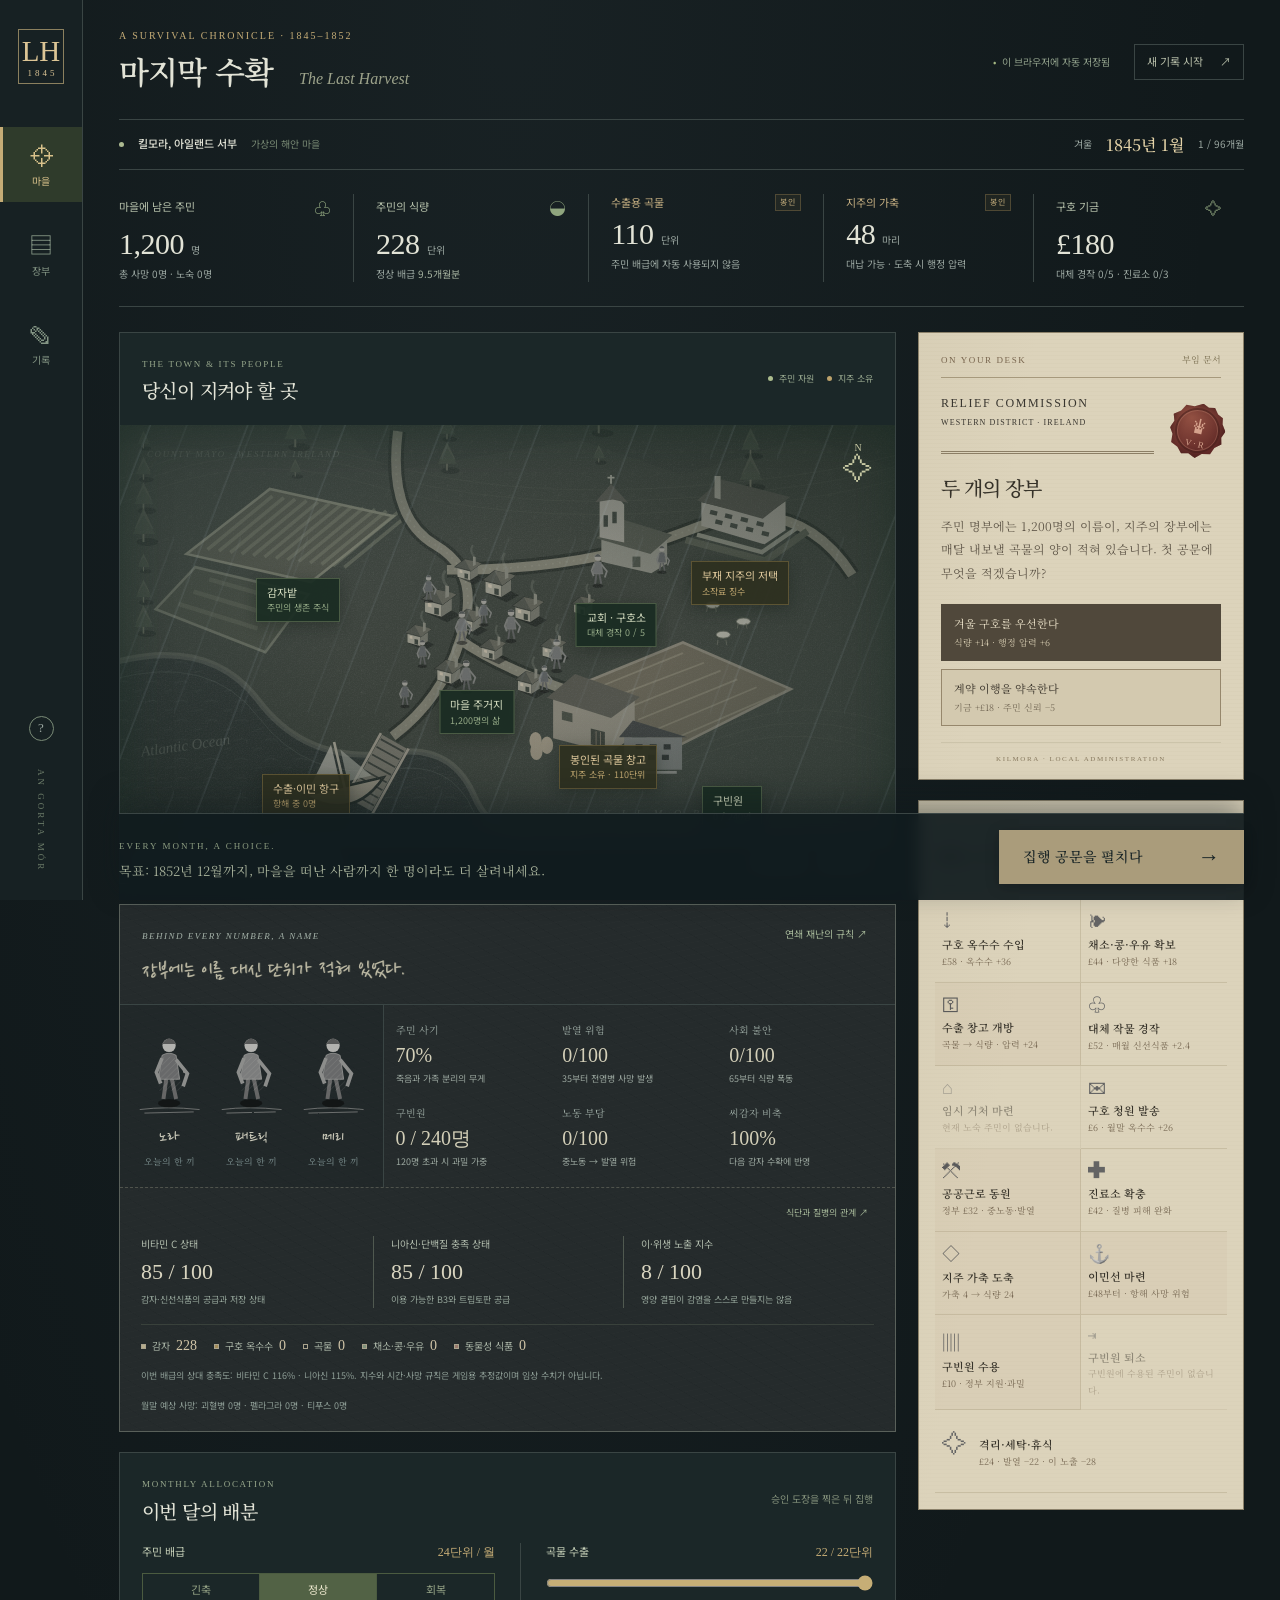
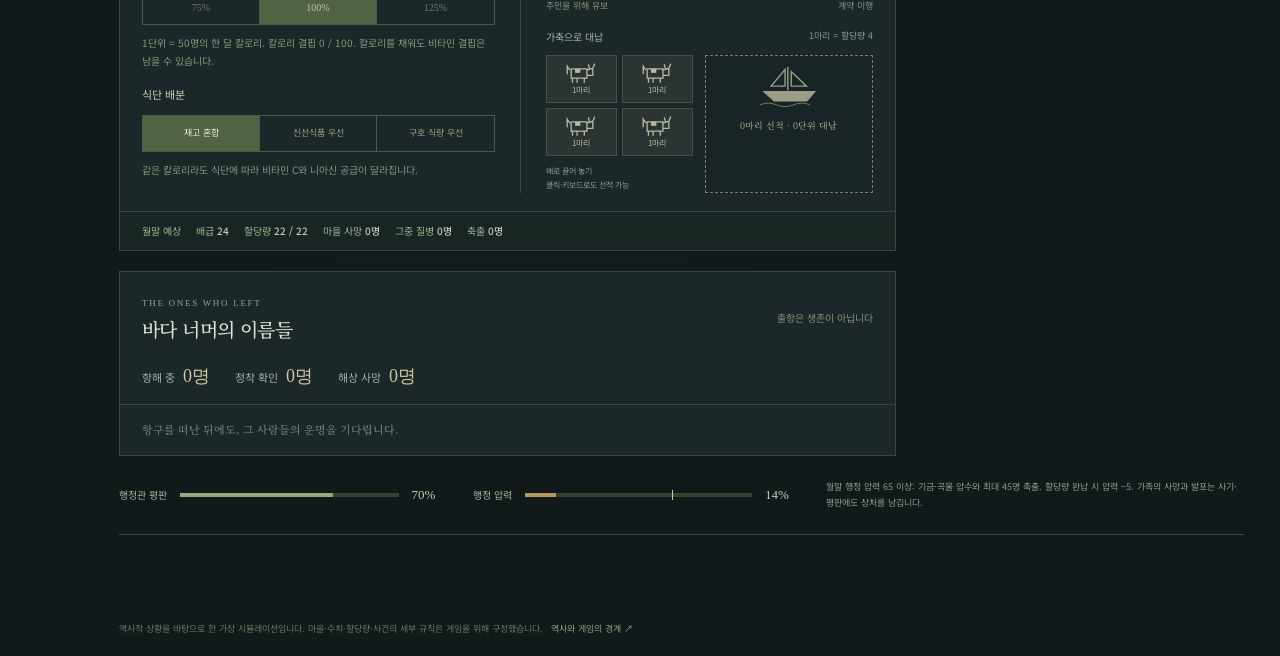
==== commit 9f70bbe6: "게임 화면 수정" ====
--- a/play.html
+++ b/play.html
@@ -6,24 +6,35 @@
   <meta name="description" content="1845–1852, 아일랜드 대기근 속 가상의 마을을 돌보는 생존형 사회 관리 시뮬레이션.">
   <title>마지막 수확 — The Last Harvest</title>
   <style>
-@import url('https://fonts.googleapis.com/css2?family=Noto+Sans+KR:wght@400;500;600;700&family=Noto+Serif+KR:wght@400;500;600;700&display=swap');
+@import url('https://fonts.googleapis.com/css2?family=Noto+Sans+KR:wght@400;500;600;700&family=Noto+Serif+KR:wght@400;500;600;700&family=Nanum+Pen+Script&display=swap');
 :root{color-scheme:dark;--bg:#101a16;--panel:#19271f;--line:#354237;--text:#e2e3d6;--muted:#919e8b;--gold:#c5ac76;--green:#a6bc87;--red:#d08a70;--serif:'Noto Serif KR',Georgia,serif;--sans:'Noto Sans KR','Malgun Gothic',sans-serif}
 *{box-sizing:border-box}body{margin:0;background:var(--bg);color:var(--text);font:13px/1.6 var(--sans);background-image:radial-gradient(ellipse at 45% 0,#24312544,transparent 70%)}button,input,select{font:inherit}button,a,input,select{-webkit-tap-highlight-color:transparent}button{cursor:pointer}button{color:inherit}button:disabled{cursor:not-allowed;opacity:.38}button:focus-visible,a:focus-visible,input:focus-visible,select:focus-visible{outline:2px solid #e2cb91;outline-offset:4px}button,a{touch-action:manipulation}a{color:var(--gold)}button{transition:background .18s,border-color .18s,transform .18s}button:hover:not(:disabled){filter:brightness(1.15)}h1,h2,h3,p{margin:0}button{border:0}button:active:not(:disabled){transform:translateY(1px)}.rail{position:fixed;inset:0 auto 0 0;width:83px;background:#15221c;border-right:1px solid var(--line);display:flex;align-items:center;flex-direction:column;z-index:5}.monogram{font:29px/1 Georgia,serif;color:#dcc595;text-decoration:none;border:1px solid #8b805e;width:46px;height:55px;text-align:center;padding-top:7px;margin:29px 0 43px}.monogram span{display:block;font:9px/1.7 Georgia,serif;letter-spacing:3px;padding-left:3px}.rail nav{width:100%;display:grid;gap:15px}.nav{position:relative;background:none;color:#839483;width:100%;padding:13px 0;display:grid;justify-items:center;gap:4px}.nav>span{font-size:24px;line-height:1.2}.nav small{font-size:10px}.nav.active{color:#d9c28b;background:#2f3b2b}.nav.active:before{content:'';position:absolute;inset:0 auto 0 0;width:3px;background:var(--gold)}.rail-help{margin-top:auto;width:25px;height:25px;border:1px solid #7a8b77;border-radius:50%;background:none;color:var(--muted);font-family:Georgia}.rail-line{writing-mode:vertical-rl;font:9px Georgia;letter-spacing:3px;color:#6c7c69;margin:28px 0}.header{display:flex;align-items:center;justify-content:space-between;gap:20px;padding:29px 0 24px}.eyebrow{font:10px/1.4 Georgia,serif;letter-spacing:2px;color:var(--gold)}h1{font:600 31px/1.5 var(--serif);letter-spacing:-1px;margin-top:5px}h1 span{font:italic 16px Georgia,serif;letter-spacing:0;color:#9da38b;margin-left:17px}main{max-width:1700px;margin-left:83px;padding:0 36px}.header-right{display:flex;align-items:center;gap:24px}.save-status{color:#91a18b;font-size:10px}.save-status:before{content:'•';color:#a5b883;margin-right:6px}.quiet{background:transparent;border:1px solid var(--line);font-size:11px;padding:8px 12px;color:#b7bea9}.quiet span{margin-left:14px}.datebar{display:flex;justify-content:space-between;align-items:center;padding:13px 0;border-top:1px solid var(--line);border-bottom:1px solid var(--line);font-size:11px}.datebar>div{display:flex;gap:14px;align-items:center}.datebar strong{font-weight:500}.datebar>div:last-child strong{font:500 16px var(--serif);color:#e4d3a8}.datebar>div:last-child>span{color:var(--muted);font-size:10px}.location-note{color:#778873;font-size:10px}.live-dot{display:inline-block;background:#acba91;width:5px;height:5px;border-radius:50%}.resources{display:grid;grid-template-columns:1.12fr 1.12fr 1.12fr 1fr 1fr;border-bottom:1px solid var(--line);margin-bottom:25px;padding:24px 0}.resource{padding:0 22px;border-right:1px solid var(--line);min-width:0}.resource:first-child{padding-left:0}.resource:last-child{border:0}.resource-head{font-size:11px;color:#b5c0aa;display:flex;align-items:center;justify-content:space-between;gap:5px}.resource-head .icon{color:#8fa57e;font-size:17px}.resource.gold .resource-head{color:#c4ae81}.resource-number{font:30px/1.5 Georgia,serif;letter-spacing:-.5px;font-variant-numeric:tabular-nums}.resource-number small{font:10px var(--sans);color:var(--muted);margin-left:7px;letter-spacing:0}.resource-foot{font-size:10px;color:var(--muted);white-space:nowrap}.resource-foot .bad{color:var(--red)}.resource-foot .good{color:var(--green)}.lock-tag{border:1px solid #79684488;background:#75633822;font-size:8px;padding:1px 4px;color:#c6af7d;letter-spacing:1px}.workspace{display:grid;grid-template-columns:minmax(0,1fr) 326px;gap:22px;align-items:start}.left-column,.right-column{display:grid;gap:20px;min-width:0}.panel{border:1px solid var(--line);background:var(--panel)}.panel-heading{display:flex;align-items:center;justify-content:space-between;padding:19px 22px;gap:14px}.panel-heading .eyebrow{font-size:9px;color:#96a68b;letter-spacing:1.7px}h2{font:500 19px/1.6 var(--serif);letter-spacing:-.6px}.panel-heading h2{margin-top:3px}.map-key{font-size:9px;color:#9aaa90;display:flex;align-items:center;gap:6px;white-space:nowrap}.map-key i{width:5px;height:5px;background:#acbd8e;border-radius:50%;margin-left:7px}.map-key i.gold{background:#bda26b}.map{aspect-ratio:1.86;min-height:280px;position:relative;overflow:hidden;background:#273b2d}.map svg{width:100%;height:100%;display:block;position:absolute;inset:0}.map:after{content:'';position:absolute;inset:0;pointer-events:none;background:radial-gradient(ellipse at center,transparent 30%,#17241f77 100%);box-shadow:inset 0 0 45px #14291f88}.map-label{position:absolute;z-index:1;transform:translate(-50%,-50%);border:1px solid #80936b77;background:#192c22eb;color:#d1d9bd;padding:5px 10px;text-align:left;box-shadow:0 4px 15px #10191255;white-space:nowrap;font-size:11px}.map-label small{display:block;color:#95aa87;font-size:9px}.map-label.owned{border-color:#a48b5066;background:#2e3020ed;color:#dcc69a}.map-label.owned small{color:#bda46e}.map-label:hover{border-color:#d6c08c}.compass{position:absolute;right:22px;top:17px;z-index:1;font:10px Georgia;color:#c7c8a3;text-align:center}.compass b{display:block;font-size:30px;font-weight:400;line-height:1.1}.map-caption{display:flex;justify-content:space-between;align-items:center;font-size:10px;color:#8f9f85;padding:12px 19px;border-top:1px solid var(--line);gap:8px}.map-caption>span{display:flex;gap:8px;align-items:center}.text-link{background:transparent;color:#a7b99a;font-size:10px;white-space:nowrap}.dispatch{padding:21px 22px 16px;background:#e0d7bd;color:#393e30;position:relative;background-image:repeating-linear-gradient(5deg,transparent 0,transparent 3px,#736d4710 4px)}.dispatch-top{display:flex;align-items:center;justify-content:space-between;gap:5px}.dispatch-top .eyebrow{font-size:9px;color:#7b7052;letter-spacing:1.6px}.dispatch-top>span:last-child{font-size:9px;color:#7b7052}.letter-mark{font:27px Georgia;color:#a08e63;text-align:center;margin:14px 0 5px}.dispatch h2{font-size:21px;letter-spacing:-1px;line-height:1.6;margin-bottom:10px}.dispatch p{font-size:12px;line-height:1.95;color:#686653}.dispatch-foot{display:block;font:8px Georgia;letter-spacing:1.7px;color:#9b9273;text-align:center;margin-top:16px;padding-top:12px;border-top:1px solid #b5ad9166}#event-choices{display:grid;gap:8px;margin-top:20px}.choice{display:block;text-align:left;background:#d6ceb4;color:#424937;padding:10px 12px;border:1px solid #aaa688;font-size:11px}.choice:first-child{background:#344736;border-color:#344736;color:#e5e1cc}.choice small{display:block;opacity:.68;font-size:9px;margin-top:3px}.event-resolved{font:12px/1.8 var(--serif);color:#576247;text-align:center;padding:11px;background:#64725016;border:1px solid #69775544}.actions-panel .panel-heading{padding-bottom:14px}.actions-panel h2{font-size:18px}.pill{border:1px solid #6a795a;color:#b7c0a2;font-size:10px;padding:2px 8px;white-space:nowrap}.actions{display:grid;grid-template-columns:1fr 1fr;gap:7px;padding:0 15px 16px}.action{background:#223327;border:1px solid #405039;text-align:left;padding:10px;min-height:71px}.action strong{font-size:11px;font-weight:500;display:block}.action .action-symbol{color:#a3b587;display:inline-block;font:20px Georgia;margin-bottom:3px}.action small{display:block;font-size:9px;color:#91a182;line-height:1.5}.action.risky{background:#332f22;border-color:#62543a}.action.risky .action-symbol,.action.risky small{color:#bba16e}.action:disabled{opacity:.48}.policy-panel .panel-heading{padding-bottom:17px}.subtle{font-size:10px;color:#84917b;white-space:nowrap}.allocation-grid{display:grid;grid-template-columns:1fr 1fr;gap:25px;padding:0 22px 18px}.allocation-grid>div+div{border-left:1px solid var(--line);padding-left:25px}.field-label{display:flex;justify-content:space-between;align-items:center;font-size:11px;gap:10px;margin-bottom:12px;color:#c5cfb7}.field-label>span{font:12px Georgia;color:var(--gold)}.segments{display:grid;grid-template-columns:repeat(3,1fr);gap:0;border:1px solid #4b5b40}.segments button{background:transparent;font-size:11px;padding:7px 0;color:#94a285;border-right:1px solid #4b5b40}.segments button:last-child{border:0}.segments button small{display:block;font:10px/1.8 Georgia;opacity:.7}.segments .selected{background:#526245;color:#eee9cf}.field-hint{font-size:10px;color:#85967b;line-height:1.8;margin-top:9px}input[type=range]{width:100%;height:20px;margin:0;accent-color:#c6ae76;cursor:pointer}input[type=range]:disabled{cursor:not-allowed}.range-labels{display:flex;justify-content:space-between;color:#869578;font-size:9px}.cattle-control{display:flex;align-items:center;justify-content:space-between;margin-top:12px;gap:8px}.cattle-control label{font-size:10px;color:#a0af92}.cattle-control small{font-size:8px;color:#7d8d71;margin-left:3px}.cattle-control select{font-size:10px;background:#223124;color:#c5cdb5;border:1px solid #485640;padding:4px}.forecast{border-top:1px solid var(--line);padding:11px 22px;font-size:10px;color:#a2b292;display:flex;gap:15px;flex-wrap:wrap;background:#15231b66}.forecast strong{color:#dcc79c;font-weight:500}.forecast .danger{color:var(--red)}.pressure-strip{display:grid;grid-template-columns:1fr 1fr 1.3fr;align-items:center;gap:32px;padding:23px 0;border-bottom:1px solid var(--line)}.pressure-strip>div{display:flex;gap:13px;align-items:center;font-size:10px;color:#a4b195}.pressure-strip>div>span{white-space:nowrap}.pressure-strip strong{font:13px Georgia;color:#c5ceb7;min-width:29px}.meter{height:4px;background:#344131;position:relative;flex:1}.meter i{display:block;height:100%;background:#92aa7e;transition:width .5s}.meter.pressure i{background:#b49764}.meter b{position:absolute;width:1px;background:#e7c295;height:10px;top:-3px;left:65%}.pressure-strip p{font-size:9px;color:#8f9b81;line-height:1.8}.turn-footer{padding:24px 0 17px;display:flex;align-items:center;justify-content:space-between;gap:20px}.turn-footer .eyebrow{font-size:9px;letter-spacing:2px;color:#8c9c80}.turn-footer p{font:13px var(--serif);color:#a8b29b;margin-top:6px}.next-month{background:#c8b47f;color:#253125;padding:16px 24px;min-width:245px;text-align:left;font:600 14px var(--serif);box-shadow:0 4px 20px #080c0a44}.next-month span{float:right;font:22px/1 Georgia;margin-left:45px}.historical-note{color:#65765f;font-size:9px;padding-bottom:20px}.historical-note button{background:none;font-size:9px;color:#929f82;padding:0;margin-left:5px}.hidden{display:none!important}.journal{max-height:340px;overflow-y:auto;padding:0 22px 18px;scrollbar-width:thin}.entry{border-top:1px solid var(--line);padding:15px 0;display:grid;grid-template-columns:63px 1fr;gap:12px}.entry time{font:10px/1.7 Georgia;color:#a49a73}.entry h3{font:500 13px var(--serif);margin-bottom:7px;color:#ced4bd}.entry p{font-size:11px;color:#92a486}.entry.danger h3{color:#d0a084}#ledger{padding:0 22px 22px;min-height:323px}.ledger-explainer{font:15px/1.8 var(--serif);color:#cdbb92;padding:10px 0 17px}.ledger-row{display:flex;justify-content:space-between;padding:12px 0;border-top:1px solid var(--line);font-size:12px}.ledger-row span:last-child{color:#cbb885;font:15px Georgia}.ledger-block{margin-top:20px;padding:16px;border:1px solid #84714566;background:#73623917}.ledger-block h3{color:#c9b383;font:14px var(--serif);margin-bottom:8px}.ledger-block p{font-size:11px;color:#a2a58c}.history-chart{height:90px;display:flex;gap:2px;align-items:end;margin-top:17px;border-bottom:1px solid #4c5b41}.history-chart i{background:#94aa78;flex:1;min-width:1px;display:block}.history-chart-label{font-size:9px;color:#899a7c;margin-top:5px}dialog{max-width:660px;width:calc(100% - 36px);max-height:85vh;overflow-y:auto;padding:27px;background:#1d2c22;color:#dce1cf;border:1px solid #7c8866;box-shadow:0 20px 100px #0008}dialog::backdrop{background:#09130edf;backdrop-filter:blur(4px)}.modal-head{display:flex;align-items:center;justify-content:space-between;border-bottom:1px solid #495840;padding-bottom:14px;margin-bottom:20px}.modal-head button{font-size:24px;background:none;color:#b8c4a5;padding:0 7px}#modal-body h2{font-size:24px;margin:10px 0 15px}#modal-body h3{font-size:13px;color:var(--gold);margin:20px 0 7px}#modal-body p,#modal-body li{font-size:12px;color:#aeba9f;line-height:1.9}#modal-body ul,#modal-body ol{padding-left:20px}#modal-body a{overflow-wrap:anywhere}.modal-actions{display:flex;gap:12px;margin-top:23px}.modal-actions button{padding:12px 18px;border:1px solid #657454;background:#43543a;color:#e0e4ce}.modal-actions button.risky{background:#7b4a34;border-color:#946249}.big-number{font:64px Georgia;color:#d7c490;margin:12px 0}.big-number small{font:15px var(--sans);color:#9da98e}.result-grid{display:grid;grid-template-columns:repeat(3,1fr);gap:10px;margin:20px 0}.result-grid div{background:#263827;padding:12px;font-size:10px;color:#9ead8f}.result-grid strong{display:block;font:25px/1.6 Georgia;color:#d3d8bd}.modal-callout{border-left:2px solid var(--gold);padding:10px 15px;background:#cdb87a0c;margin:15px 0}#toast{position:fixed;bottom:24px;left:50%;transform:translate(-50%,15px);max-width:90vw;padding:12px 22px;background:#d4c7a2;color:#293527;box-shadow:0 6px 35px #0006;opacity:0;pointer-events:none;transition:.2s;z-index:20;font-size:12px}#toast.visible{opacity:1;transform:translate(-50%,0)}
 @media(min-width:1500px){main{padding:0 48px}.workspace{grid-template-columns:minmax(0,1fr) 365px}.map{aspect-ratio:1.95}.dispatch{padding:24px 27px}.actions{gap:9px;padding:0 20px 20px}.action{padding:11px 13px}.resource-number{font-size:34px}.header{padding-top:33px}}
 @media(max-width:1150px){main{padding:0 23px}.workspace{grid-template-columns:minmax(0,1fr) 285px;gap:15px}.map-key{display:none}.resource{padding:0 12px}.resource-foot{font-size:9px}.resource-number{font-size:26px}.allocation-grid{gap:15px;padding:0 17px 17px}.allocation-grid>div+div{padding-left:15px}.cattle-control small{display:none}.dispatch{padding:18px}.actions{padding:0 12px 12px}.action{padding:8px}.pressure-strip{gap:18px}.header-right{gap:12px}.save-status{display:none}.map{aspect-ratio:1.65}.map-label{font-size:10px;padding:4px 7px}.map-label small{font-size:8px}.panel-heading{padding:17px}.map-caption{padding:10px}.map-weather{font-size:9px}}
 @media(max-width:900px){.rail{width:64px}.monogram{width:40px;height:48px;font-size:25px}.monogram span{font-size:8px}main{margin-left:64px;padding:0 20px}.workspace{grid-template-columns:1fr}.right-column{grid-template-columns:1fr 1fr;gap:15px}.resources{grid-template-columns:repeat(5,1fr)}.resource{padding:0 10px}.resource-head{font-size:10px}.resource-head .icon{display:none}.resource-foot{white-space:normal;min-height:28px}.resource-number small{margin-left:3px}.map{aspect-ratio:1.95}.map-label{font-size:11px}.map-label small{font-size:9px}.map-key{display:flex}.header h1 span{font-size:13px;margin-left:10px}.pressure-strip{grid-template-columns:1fr 1fr}.pressure-strip p{grid-column:1/-1}.dispatch p{font-size:11px}.dispatch h2{font-size:20px}.pressure-strip{padding:20px 0;gap:15px}.turn-footer{padding-top:20px}}
-@media(max-width:580px){.rail{width:51px}.monogram{width:32px;height:41px;font-size:21px;margin-top:21px;margin-bottom:27px}.monogram span{font-size:7px;letter-spacing:2px}.nav{padding:12px 0}.nav>span{font-size:22px}.nav small{font-size:8px}.rail-line{font-size:8px}.rail-help{margin-bottom:0}main{margin-left:51px;padding:0 13px}.header{padding:20px 0 16px;gap:8px}.header .eyebrow{font-size:7px;letter-spacing:1.2px}h1{font-size:25px}h1 span{display:none}.header .quiet{font-size:9px;padding:6px}.header .quiet span{margin-left:2px}.datebar{align-items:flex-start;gap:6px;flex-direction:column;padding:10px 0}.datebar>div{gap:9px}.datebar>div:last-child{width:100%;justify-content:space-between}.location-note{font-size:8px}.resources{grid-template-columns:repeat(3,1fr);padding:15px 0;gap:16px 0;margin-bottom:15px}.resource:nth-child(3){border:0}.resource:nth-child(4){padding-left:0}.resource:nth-child(n+4){border-top:1px solid var(--line);padding-top:12px}.resource:last-child{grid-column:span 2;border-top:1px solid var(--line)}.resource-number{font-size:26px;line-height:1.4}.resource-foot{min-height:0;font-size:8px}.resource-head{font-size:9px}.lock-tag{font-size:7px}.panel-heading{padding:14px}.panel-heading .eyebrow{font-size:7px}h2{font-size:17px}.map-key{font-size:7px;gap:4px}.map-key i{margin-left:0;width:4px;height:4px}.map{aspect-ratio:1.13;min-height:0}.map svg{width:165%;max-width:none;left:-35%}.map-label{font-size:9px;padding:4px 6px}.map-label small{font-size:7px}.map-label[data-place=fields]{left:21%!important;top:25%!important}.map-label[data-place=homes]{left:55%!important;top:49%!important}.map-label[data-place=granary]{left:73%!important;top:70%!important}.map-label[data-place=harbor]{left:21%!important;top:86%!important}.map-label[data-place=estate]{left:76%!important;top:16%!important}.map-label[data-place=church]{left:80%!important;top:37%!important}.compass{right:10px;top:10px}.map-caption{font-size:8px;padding:10px}.map-caption .text-link{font-size:8px}.allocation-grid{grid-template-columns:1fr;gap:18px;padding:0 14px 16px}.allocation-grid>div+div{padding-left:0;border-left:0;border-top:1px solid var(--line);padding-top:15px}.field-label{margin-bottom:8px}.field-hint{font-size:9px}.cattle-control small{display:inline}.segments button{padding:6px}.segments button small{display:inline;margin-left:4px}.forecast{padding:12px 14px;gap:6px 13px;font-size:9px}.right-column{grid-template-columns:1fr}.dispatch{padding:19px}.dispatch h2{font-size:23px}.dispatch p{font-size:12px}.actions{grid-template-columns:1fr 1fr}.action{padding:12px}.action strong{font-size:12px}.action small{font-size:10px}.pressure-strip{grid-template-columns:1fr;gap:15px}.pressure-strip p{font-size:9px}.turn-footer{align-items:stretch;flex-direction:column;gap:15px}.next-month{width:100%;padding:16px}.turn-footer p{font-size:11px}.historical-note{font-size:8px;line-height:1.8}.journal{padding:0 14px 14px}.entry{grid-template-columns:42px 1fr;gap:8px}.entry h3{font-size:12px}.entry p{font-size:10px}#ledger{padding:0 14px 15px}.ledger-explainer{font-size:13px}.subtle{font-size:8px}dialog{padding:19px}.result-grid{gap:5px}.result-grid div{padding:8px}}
+@media(max-width:580px){.rail{width:51px}.monogram{width:32px;height:41px;font-size:21px;margin-top:21px;margin-bottom:27px}.monogram span{font-size:7px;letter-spacing:2px}.nav{padding:12px 0}.nav>span{font-size:22px}.nav small{font-size:8px}.rail-line{font-size:8px}.rail-help{margin-bottom:0}main{margin-left:51px;padding:0 13px}.header{padding:20px 0 16px;gap:8px}.header .eyebrow{font-size:7px;letter-spacing:1.2px}h1{font-size:25px}h1 span{display:none}.header .quiet{font-size:9px;padding:6px}.header .quiet span{margin-left:2px}.datebar{align-items:flex-start;gap:6px;flex-direction:column;padding:10px 0}.datebar>div{gap:9px}.datebar>div:last-child{width:100%;justify-content:space-between}.location-note{font-size:8px}.resources{grid-template-columns:repeat(3,1fr);padding:15px 0;gap:16px 0;margin-bottom:15px}.resource:nth-child(3){border:0}.resource:nth-child(4){padding-left:0}.resource:nth-child(n+4){border-top:1px solid var(--line);padding-top:12px}.resource:last-child{grid-column:span 2;border-top:1px solid var(--line)}.resource-number{font-size:26px;line-height:1.4}.resource-foot{min-height:0;font-size:8px}.resource-head{font-size:9px}.lock-tag{font-size:7px}.panel-heading{padding:14px}.panel-heading .eyebrow{font-size:7px}h2{font-size:17px}.map-key{font-size:7px;gap:4px}.map-key i{margin-left:0;width:4px;height:4px}.map{aspect-ratio:1.13;min-height:0}.map svg{width:165%;max-width:none;left:-35%}.map-label{font-size:9px;padding:4px 6px}.map-label small{font-size:7px}.map-label[data-place=fields]{left:21%!important;top:25%!important}.map-label[data-place=homes]{left:55%!important;top:49%!important}.map-label[data-place=granary]{left:73%!important;top:70%!important}.map-label[data-place=harbor]{left:21%!important;top:86%!important}.map-label[data-place=estate]{left:76%!important;top:16%!important}.map-label[data-place=church]{left:80%!important;top:37%!important}.compass{right:10px;top:10px}.map-caption{font-size:8px;padding:10px}.map-caption .text-link{font-size:8px}.allocation-grid{grid-template-columns:1fr;gap:18px;padding:0 14px 16px}.allocation-grid>div+div{padding-left:0;border-left:0;border-top:1px solid var(--line);padding-top:15px}.field-label{margin-bottom:8px}.field-hint{font-size:9px}.cattle-control small{display:inline}.segments button{padding:6px}.segments button small{display:inline;margin-left:4px}.forecast{padding:12px 14px;gap:6px 13px;font-size:9px}.right-column{grid-template-columns:1fr}.dispatch{padding:19px}.dispatch h2{font-size:23px}.dispatch p{font-size:12px}.actions{grid-template-columns:1fr 1fr}.action{padding:12px}.action strong{font-size:12px}.action small{font-size:10px}.pressure-strip{grid-template-columns:1fr;gap:15px}.pressure-strip p{font-size:9px}.turn-footer{align-items:stretch;flex-direction:column;gap:15px}.next-month{width:100%;min-width:0;padding:16px}.turn-footer p{font-size:11px}.historical-note{font-size:8px;line-height:1.8}.journal{padding:0 14px 14px}.entry{grid-template-columns:42px 1fr;gap:8px}.entry h3{font-size:12px}.entry p{font-size:10px}#ledger{padding:0 14px 15px}.ledger-explainer{font-size:13px}.subtle{font-size:8px}dialog{padding:19px}.result-grid{gap:5px}.result-grid div{padding:8px}}
 @media(prefers-reduced-motion:reduce){*{transition:none!important;scroll-behavior:auto!important}}
 
 /* The harsh systems: cold rain, people, fever, departures and unrest. */
 :root{--bg:#11191b;--panel:#1b2728;--line:#3a4544;--muted:#9ba7a1;--green:#a6b3a0;--red:#d69c88}
 body{background-image:radial-gradient(ellipse at 40% 0,#53646b1c,transparent 65%)}.rail{background:#172123}.map{background:#263332}.map>svg{filter:saturate(.38) brightness(.84);transition:filter 1s}.town-distressed .map>svg{filter:saturate(.1) brightness(.67)}.map-label{z-index:4}.map:after{z-index:2}.compass{z-index:4}.cold-rain{position:absolute;inset:0;z-index:3;pointer-events:none;overflow:hidden}.cold-rain i{position:absolute;inset:-80px;background:repeating-linear-gradient(111deg,transparent 0 39px,#bfd2dc28 40px,#b9cad946 41px,transparent 42px 91px);opacity:.36;animation:cold-rain .7s linear infinite}.cold-rain i+i{background-size:67px 100%;opacity:.2;animation-duration:1.15s;animation-delay:-.4s}.sea-fog{position:absolute;inset:0;background:linear-gradient(150deg,#9faeb622,transparent 50%,#9aa8ab15);pointer-events:none;z-index:1;animation:sea-fog 13s ease-in-out infinite alternate}.resident-body{transform-box:fill-box;transform-origin:center bottom;animation:resident-shiver 3.5s ease-in-out infinite;animation-delay:var(--walk-delay)}.emaciated .resident-body{animation-duration:2.2s}.motion-paused .cold-rain{display:none}.motion-paused .sea-fog,.motion-paused .resident-body{animation:none}.map-caption>div{display:flex;gap:10px}.map-caption .text-link{font-size:9px}
 @keyframes cold-rain{from{transform:translate(20px,-36px)}to{transform:translate(-8px,36px)}}@keyframes sea-fog{to{opacity:.25;transform:translateX(15px)}}@keyframes resident-shiver{0%,100%{transform:rotate(-1deg)}50%{transform:rotate(1deg)}}
-#survival-monitor{display:flex;border-top:1px solid var(--line)}.resident-portraits{width:34%;min-width:180px;display:flex;align-items:end;justify-content:space-around;padding:12px 8px 17px;background:#101a1c66;border-right:1px solid var(--line)}.resident-portraits figure{margin:0;width:33.33%;text-align:center;min-width:0}.resident-portraits svg{height:90px;max-width:100%;display:block;margin:auto;filter:saturate(.35)}.resident-portraits figcaption{font:11px var(--serif);color:#c9c8b8}.resident-portraits figcaption span{display:block;font:8px/1.8 var(--sans);color:#7f9393;margin-top:4px;white-space:nowrap}.hardship-grid{flex:1;display:grid;grid-template-columns:repeat(3,minmax(0,1fr));padding:8px 12px;gap:0 13px}.hardship-stat{padding:9px 0;min-width:0}.hardship-stat>span{font-size:9px;color:#9caaa3;display:block}.hardship-stat strong{display:block;font:21px/1.7 Georgia,serif;color:#d3cfb8;white-space:nowrap}.hardship-stat small{display:block;font-size:8px;color:#82958e}.hardship-stat.critical strong{color:#d09a85}.migration-totals{display:flex;gap:25px;padding:0 22px 16px;flex-wrap:wrap;font-size:11px;color:#9faeaa}.migration-totals strong{font:18px Georgia;color:#d0c5a1;margin-left:5px}.danger,.migration-totals .danger{color:var(--red)}.voyage-list{border-top:1px solid var(--line);padding:0 22px}.empty-voyage{padding:15px 0;color:#7e9291;font:11px/1.8 var(--serif)}.voyage-row{display:flex;justify-content:space-between;align-items:center;gap:12px;padding:14px 0;border-bottom:1px solid var(--line)}.voyage-row:last-child{border:0}.voyage-row strong{font:12px var(--serif);color:#c3c8bb}.voyage-row small{display:block;font-size:10px;color:#94a29a;margin-top:6px}.voyage-row>span{color:#c0ad81;font-size:10px;white-space:nowrap}.crisis-banner{display:flex;align-items:center;justify-content:space-between;gap:15px;padding:15px 20px;border:1px solid #95715e;background:#533c3222;margin-bottom:20px}.crisis-banner strong{font:14px var(--serif);color:#ddb49c}.crisis-banner span{display:block;font-size:11px;color:#ad9e8f;margin-top:5px}.crisis-banner button{background:#9e7e5c;color:#172322;font:12px var(--serif);padding:11px 16px;white-space:nowrap}.crisis-choice,.choice.crisis-choice:first-child{background:#714637;border-color:#885846;color:#eee1c8}.story-ornament{text-align:center;font:38px Georgia;color:#9ca58c;margin:15px 0}.story-choices{display:grid;gap:11px;margin-top:24px}.story-choices .choice{font-size:13px;padding:15px;background:#2f403c;color:#dedfce;border-color:#62716a}.story-choices .crisis-choice{background:#694537;color:#eee1c8;border-color:#926a56}.story-choices .choice small{font-size:11px;line-height:1.8;margin-top:7px;opacity:.8}.story-foot{font-size:10px!important;color:#8fa095!important;margin-top:18px!important;line-height:1.8!important}.voyage-letter{border-top:1px solid var(--line);margin-top:20px;padding-top:6px}.voyage-form{margin-top:20px}.voyage-form>label:first-child{display:flex;flex-direction:column;gap:9px;font-size:12px;color:#b9c3b1}.voyage-form select{padding:11px;background:#263934;color:#e1dfca;border:1px solid #596b60;max-width:100%;font-size:12px}.supply-check{display:flex;align-items:flex-start;gap:9px;font-size:11px;color:#afbcaa;margin:16px 0}.supply-check input{accent-color:var(--gold);margin-top:4px}.order-cost{margin-top:15px!important}.population-equation{flex-wrap:wrap;gap:8px}.turn-footer{position:sticky;bottom:0;z-index:6;background:#111b1eee;border-top:1px solid var(--line);padding:16px 0;box-shadow:0 -12px 30px #10191b66;backdrop-filter:blur(8px)}#toast{bottom:100px}.modal-actions{flex-wrap:wrap}
+#survival-monitor{display:flex;border-top:1px solid var(--line)}.resident-portraits{width:34%;min-width:180px;display:flex;align-items:end;justify-content:space-around;padding:12px 8px 17px;background:#101a1c66;border-right:1px solid var(--line)}.resident-portraits figure{margin:0;width:33.33%;text-align:center;min-width:0}.resident-portraits svg{height:90px;max-width:100%;display:block;margin:auto;filter:saturate(.35)}.resident-portraits figcaption{font:11px var(--serif);color:#c9c8b8}.resident-portraits figcaption span{display:block;font:8px/1.8 var(--sans);color:#7f9393;margin-top:4px;white-space:nowrap}.hardship-grid{flex:1;display:grid;grid-template-columns:repeat(3,minmax(0,1fr));padding:8px 12px;gap:0 13px}.hardship-stat{padding:9px 0;min-width:0}.hardship-stat>span{font-size:9px;color:#9caaa3;display:block}.hardship-stat strong{display:block;font:21px/1.7 Georgia,serif;color:#d3cfb8;white-space:normal;overflow-wrap:anywhere}.hardship-stat small{display:block;font-size:8px;color:#82958e}.hardship-stat.critical strong{color:#d09a85}.migration-totals{display:flex;gap:25px;padding:0 22px 16px;flex-wrap:wrap;font-size:11px;color:#9faeaa}.migration-totals strong{font:18px Georgia;color:#d0c5a1;margin-left:5px}.danger,.migration-totals .danger{color:var(--red)}.voyage-list{border-top:1px solid var(--line);padding:0 22px}.empty-voyage{padding:15px 0;color:#7e9291;font:11px/1.8 var(--serif)}.voyage-row{display:flex;justify-content:space-between;align-items:center;gap:12px;padding:14px 0;border-bottom:1px solid var(--line)}.voyage-row:last-child{border:0}.voyage-row strong{font:12px var(--serif);color:#c3c8bb}.voyage-row small{display:block;font-size:10px;color:#94a29a;margin-top:6px}.voyage-row>span{color:#c0ad81;font-size:10px;white-space:nowrap}.crisis-banner{display:flex;align-items:center;justify-content:space-between;gap:15px;padding:15px 20px;border:1px solid #95715e;background:#533c3222;margin-bottom:20px}.crisis-banner strong{font:14px var(--serif);color:#ddb49c}.crisis-banner span{display:block;font-size:11px;color:#ad9e8f;margin-top:5px}.crisis-banner button{background:#9e7e5c;color:#172322;font:12px var(--serif);padding:11px 16px;white-space:nowrap}.crisis-choice,.choice.crisis-choice:first-child{background:#714637;border-color:#885846;color:#eee1c8}.story-ornament{text-align:center;font:38px Georgia;color:#9ca58c;margin:15px 0}.story-choices{display:grid;gap:11px;margin-top:24px}.story-choices .choice{font-size:13px;padding:15px;background:#2f403c;color:#dedfce;border-color:#62716a}.story-choices .crisis-choice{background:#694537;color:#eee1c8;border-color:#926a56}.story-choices .choice small{font-size:11px;line-height:1.8;margin-top:7px;opacity:.8}.story-foot{font-size:10px!important;color:#8fa095!important;margin-top:18px!important;line-height:1.8!important}.voyage-letter{border-top:1px solid var(--line);margin-top:20px;padding-top:6px}.voyage-form{margin-top:20px}.voyage-form>label:first-child{display:flex;flex-direction:column;gap:9px;font-size:12px;color:#b9c3b1}.voyage-form select{padding:11px;background:#263934;color:#e1dfca;border:1px solid #596b60;max-width:100%;font-size:12px}.supply-check{display:flex;align-items:flex-start;gap:9px;font-size:11px;color:#afbcaa;margin:16px 0}.supply-check input{accent-color:var(--gold);margin-top:4px}.order-cost{margin-top:15px!important}.population-equation{flex-wrap:wrap;gap:8px}.turn-footer{position:sticky;bottom:0;z-index:6;background:#111b1eee;border-top:1px solid var(--line);padding:16px 0;box-shadow:0 -12px 30px #10191b66;backdrop-filter:blur(8px)}#toast{bottom:100px}.modal-actions{flex-wrap:wrap}
 @media(max-width:1150px){.resident-portraits{min-width:140px;width:30%;padding:10px 5px}.resident-portraits svg{height:78px}.resident-portraits figcaption{font-size:10px}.resident-portraits figcaption span{font-size:7px}.hardship-grid{gap:0 9px;padding:8px 10px}.hardship-stat strong{font-size:18px}.hardship-stat small{font-size:7px}}
 @media(max-width:900px){.hardship-grid{padding:10px 18px}.resident-portraits{width:33%;min-width:170px}.resident-portraits svg{height:90px}.hardship-stat strong{font-size:21px}.right-column{grid-template-columns:1fr 1fr}.turn-footer p{font-size:11px}}
-@media(max-width:580px){.right-column{grid-template-columns:1fr}#survival-monitor{display:block}.resident-portraits{width:100%;border-right:0;border-bottom:1px solid var(--line);padding:4px 8px 13px}.resident-portraits svg{height:78px}.resident-portraits figcaption{font-size:11px}.resident-portraits figcaption span{font-size:8px}.hardship-grid{padding:8px 13px;gap:3px 10px}.hardship-stat strong{font-size:20px}.hardship-stat small{font-size:8px}.migration-totals{padding:0 14px 13px;gap:12px;font-size:9px}.migration-totals strong{font-size:17px;margin-left:3px}.voyage-list{padding:0 14px}.voyage-row small{font-size:9px}.voyages-panel .subtle{font-size:7px}.survival-panel .panel-heading{gap:5px}.survival-panel .text-link{font-size:8px}.map-label[data-place=workhouse]{left:77%!important;top:93%!important}.map-label[data-place=granary]{left:71%!important;top:70%!important}.map-caption{align-items:flex-start;gap:5px}.map-caption>span{max-width:66%;line-height:1.7}.map-caption>div{flex-direction:column;gap:3px}.map-caption .text-link{font-size:7px}.crisis-banner{padding:14px;align-items:stretch;flex-direction:column}.crisis-banner strong{font-size:13px}.crisis-banner span{font-size:10px}.story-choices .choice{font-size:12px;padding:12px}.story-choices .choice small{font-size:10px}.population-equation span:last-child{font-size:13px}.turn-footer{padding:10px 0;gap:8px}.turn-footer .eyebrow{display:none}.turn-footer p{margin:0;font-size:9px;line-height:1.6}.next-month{padding:13px 18px}.empty-voyage{font-size:10px}.result-grid{grid-template-columns:repeat(2,1fr)}}
+@media(max-width:580px){.right-column{grid-template-columns:1fr}#survival-monitor{display:block}.resident-portraits{width:100%;border-right:0;border-bottom:1px solid var(--line);padding:4px 8px 13px}.resident-portraits svg{height:78px}.resident-portraits figcaption{font-size:11px}.resident-portraits figcaption span{font-size:8px}.hardship-grid{grid-template-columns:repeat(2,minmax(0,1fr));padding:8px 13px;gap:3px 10px}.hardship-stat strong{font-size:20px}.hardship-stat small{font-size:8px}.migration-totals{padding:0 14px 13px;gap:12px;font-size:9px}.migration-totals strong{font-size:17px;margin-left:3px}.voyage-list{padding:0 14px}.voyage-row small{font-size:9px}.voyages-panel .subtle{font-size:7px}.survival-panel .panel-heading{gap:5px}.survival-panel .text-link{font-size:8px}.map-label[data-place=workhouse]{left:77%!important;top:93%!important}.map-label[data-place=granary]{left:71%!important;top:70%!important}.map-caption{align-items:flex-start;gap:5px}.map-caption>span{max-width:66%;line-height:1.7}.map-caption>div{flex-direction:column;gap:3px}.map-caption .text-link{font-size:7px}.crisis-banner{padding:14px;align-items:stretch;flex-direction:column}.crisis-banner strong{font-size:13px}.crisis-banner span{font-size:10px}.story-choices .choice{font-size:12px;padding:12px}.story-choices .choice small{font-size:10px}.population-equation span:last-child{font-size:13px}.turn-footer{padding:10px 0;gap:8px}.turn-footer .eyebrow{display:none}.turn-footer p{margin:0;font-size:9px;line-height:1.6}.next-month{padding:13px 18px}.empty-voyage{font-size:10px}.result-grid{grid-template-columns:repeat(2,1fr)}}
 @media(prefers-reduced-motion:reduce){.cold-rain i,.sea-fog,.resident-body{animation:none!important}.map>svg{transition:none!important}}
+
+/* Two hands: the exactness of an official form and the roughness of a human record. */
+.dispatch,.actions-panel{font-family:var(--serif);color:#38352f;background-color:#dcd3bb;background-image:repeating-linear-gradient(0deg,transparent 0 3px,#63573809 4px),linear-gradient(100deg,#b5a98b18,transparent 30%);border:1px solid #8b816a}.dispatch{padding-top:20px}.dispatch .eyebrow{color:#78654e}.dispatch-top{padding-bottom:10px;border-bottom:1px solid #a6997c}.official-letterhead{font:12px/1.5 Georgia,serif;letter-spacing:1.6px;padding:16px 0 21px;margin-bottom:18px;border-bottom:3px double #8b7e65;width:76%}.official-letterhead small{font-size:8px;letter-spacing:1.1px}.dispatch h2{color:#363229;font-family:var(--serif);font-size:20px;margin-top:0}.dispatch p{font-family:var(--serif);font-size:12px;color:#61584a}.dispatch .choice{font-family:var(--serif);background:#d3c9af;border:1px solid #96876c;color:#373128}.dispatch .choice:first-child{background:#50483b;color:#eee5cc;border-color:#50483b}.dispatch .choice small{opacity:1;color:#756a57}.dispatch .choice:first-child small{color:#d6ccb1}.dispatch .event-resolved{background:#6254430c;border:1px solid #a69b81;color:#645a48}.dispatch-foot{font-size:7px;color:#887a60;letter-spacing:1.6px}.wax-seal{width:55px;height:55px;background:radial-gradient(circle at 35% 30%,#925042,#632b28 70%);clip-path:polygon(50% 0,61% 5%,72% 3%,80% 13%,90% 18%,92% 29%,100% 41%,95% 53%,98% 65%,87% 74%,82% 87%,67% 90%,56% 100%,43% 94%,30% 97%,21% 87%,8% 81%,7% 66%,0 55%,5% 42%,1% 30%,13% 21%,20% 9%,35% 8%);box-shadow:inset 0 0 12px #3d1b19;color:#d5a28c;font:9px/1.1 Georgia;text-align:center;display:flex;flex-direction:column;align-items:center;justify-content:center;position:relative}.wax-seal:before{content:'';position:absolute;inset:7px;border:1px solid #bd82705e;border-radius:50%;box-shadow:0 0 0 2px #451e1b88}.wax-seal>span{display:block;font-size:24px;line-height:1.2}.dispatch>.wax-seal{position:absolute;right:18px;top:70px;transform:rotate(13deg)}.actions-panel .panel-heading{border-bottom:3px double #9b8d72;margin:0 16px 14px;padding:17px 0 12px}.actions-panel .eyebrow{color:#82715a}.actions-panel h2{font-family:var(--serif);color:#38342c;font-size:18px}.actions-panel .pill{color:#655742;border-color:#a19274;font-family:Georgia}.actions-panel .actions{gap:0;padding:0 16px 16px}.actions-panel .action{border:0;border-bottom:1px solid #aa9d8166;background:transparent;box-shadow:none;border-radius:0;min-height:83px;padding:10px 7px}.actions-panel .action:nth-child(odd){border-right:1px solid #aa9d8166}.actions-panel .action strong{font-family:var(--serif);font-size:11px;color:#38342b;font-weight:600}.actions-panel .action .action-symbol{font-size:18px;color:#73624c;filter:grayscale(1)}.actions-panel .action small{font-family:var(--serif);font-size:9px;color:#776853;line-height:1.8}.actions-panel .action.risky{background:#87402e08}.actions-panel .action.risky .action-symbol{color:#884f40}.actions-panel .action:hover:not(:disabled){background:#c6b89755;filter:none}.actions-panel .action:disabled{opacity:.46}.actions-panel .action:last-child{grid-column:1/-1;border-right:0}.actions-panel .action:last-child .action-symbol{float:left;margin-right:12px;font-size:25px}.actions-panel .action:last-child strong{margin-top:5px}
+.survival-panel{border-color:#59605a;background:#252b2c;background-image:repeating-linear-gradient(168deg,transparent 0 5px,#c5c8bc04 6px),repeating-linear-gradient(31deg,transparent 0 11px,#10151728 12px)}.survival-panel .panel-heading{padding-bottom:6px}.survival-panel .panel-heading h2{font-family:'Nanum Pen Script',var(--serif);font-weight:400;font-size:28px;letter-spacing:.4px;color:#dbd0b8}.survival-panel .panel-heading .eyebrow{font:italic 9px Georgia;letter-spacing:1.5px;color:#a3b0a7}.human-note{font:24px/1.5 'Nanum Pen Script',var(--serif);color:#b9b6a1;padding:0 22px 17px;transform:rotate(-.4deg);text-shadow:1px 0 #b9b6a12b}.resident-portraits{background:#17202244}.resident-portraits svg{height:110px;filter:saturate(.1) contrast(1.12)}.resident-portraits figcaption{font-family:'Nanum Pen Script',var(--serif);font-size:18px}.resident-portraits figcaption span{font-family:var(--serif);font-size:9px}.hardship-stat>span{font-family:var(--serif);font-size:10px}.hardship-stat small{font-size:9px;color:#9ba79f}.hardship-stat strong{font-size:20px}#nutrition-monitor{border-top:1px dashed #74776a88;padding:17px 21px}.nutrition-heading{display:flex;align-items:center;justify-content:flex-end;gap:10px}.nutrition-heading>span{font:22px 'Nanum Pen Script',var(--serif);color:#d3c7ae}.nutrition-heading .text-link{font-size:9px}.nutrition-indices{display:grid;grid-template-columns:repeat(3,minmax(0,1fr));gap:17px;margin-top:15px}.nutrition-indices>div{border-right:1px solid #505950;padding-right:12px;min-width:0}.nutrition-indices>div:last-child{border:0;padding-right:0}.nutrition-indices span{font-size:10px;color:#b1bcad;display:block}.nutrition-indices strong{font:22px/1.8 Georgia;color:#d9d5c0;display:block}.nutrition-indices small{font-size:9px;line-height:1.8;color:#96a69b;display:block}.nutrition-indices .deficient strong{color:#d8a18a}.food-stocks{display:flex;flex-wrap:wrap;gap:9px 17px;border-top:1px solid #59615366;padding-top:13px;margin-top:16px}.food-stocks>span{font-size:10px;color:#a7b2a4;display:flex;gap:6px;align-items:center}.food-stocks strong{font:14px Georgia;color:#d1c5a8}.food-dot{width:5px;height:5px;border:1px solid #aaa38d;display:inline-block}.food-dot.maize{background:#a38b58}.food-dot.potato{background:#b6ad8d}.food-dot.diverse{background:#7f927b}.food-dot.animal{background:#99796c}.nutrition-note{font-size:9px;line-height:1.9;color:#8f9f97;margin-top:13px}
+.diet-label{margin-top:16px}.diet-segments button{font-size:9px;padding:10px 2px}.cargo-heading{display:flex;justify-content:space-between;margin-top:16px;font-size:10px;color:#a8b6a2}.cargo-heading small{font-size:9px;color:#869a8d}.cargo-loading{display:grid;grid-template-columns:1fr 1.15fr;gap:12px;margin-top:10px}.cattle-stock{display:grid;grid-template-columns:1fr 1fr;gap:5px;min-height:54px;align-content:start}.cattle-token{background:#aaa0841b;border:1px solid #777a6166;color:#b9b8a1;padding:5px;cursor:grab;text-align:center;min-width:0}.cattle-token svg{display:block;height:23px;width:36px;margin:auto}.cattle-token span{font-size:8px;display:block}.cattle-token:active{cursor:grabbing}.cattle-token.dragging{opacity:.35}.cargo-hint{display:block;font-size:8px;line-height:1.8;color:#8b9e90;margin-top:8px}.cargo-empty{grid-column:1/-1;font-size:9px;color:#7f8c7d;padding:8px 0}.ship-cargo{border:1px dashed #7b7e6a;padding:8px 5px;text-align:center;min-height:114px;color:#9a9d88;background:#0e191b33;transition:background .15s,border-color .15s}.ship-cargo>svg{display:block;width:75px;max-width:100%;height:45px;margin:0 auto 5px}.ship-cargo>span{font:9px var(--serif);color:#bbb49a}.ship-cargo.drag-over{background:#8a70532b;border:1px solid #b5a489;box-shadow:inset 0 0 17px #b4946822}.loaded-cattle{display:grid;grid-template-columns:1fr 1fr;gap:3px;margin-top:5px}.cargo-return{background:#827b5c26;border:1px solid #8b856455;color:#aba68c;padding:3px}.cargo-return svg{display:block;width:28px;height:19px;margin:auto}.cargo-return span{font-size:7px;display:block}.forecast strong{color:#c9c7b6}.forecast .danger{color:var(--red)}.next-month{background:#aa9c7b;color:#182426;font-weight:500;box-shadow:0 3px 12px #060a0b44}
+#modal:has(.export-writ){background:#dcd2b9;color:#3c352c;border:1px solid #8c7a5d;box-shadow:0 20px 90px #000b;max-width:640px}#modal:has(.export-writ) .modal-head{border-color:#aa9b7c}#modal:has(.export-writ) .modal-head .eyebrow{color:#7b624c}#modal:has(.export-writ) .modal-head button{color:#5a4939}.export-writ{position:relative;font-family:var(--serif);background-image:repeating-linear-gradient(0deg,transparent 0 4px,#5c51390a 5px)}.writ-topline{display:flex;justify-content:space-between;gap:15px;border-bottom:3px double #89785b;padding:0 0 13px;font:9px Georgia;letter-spacing:.6px;color:#5d5142}.writ-wax{position:absolute;right:6px;top:38px;transform:rotate(11deg)}#modal-body .export-writ h2{font-family:var(--serif);font-weight:600;font-size:23px;color:#3d342a;margin-top:5px}#modal-body .export-writ p{color:#665b49}.export-writ .writ-destination{font:9px Georgia;letter-spacing:1.7px;margin-top:26px;max-width:78%}.export-writ .writ-date{font-size:10px;margin-bottom:20px}.writ-ledger{margin:15px 0;border-top:1px solid #a18f70;border-bottom:3px double #8c7b5f}.writ-ledger>div{display:flex;justify-content:space-between;gap:18px;padding:9px 2px;border-bottom:1px solid #b3a48566;font-size:11px;color:#554839}.writ-ledger>div:last-child{border:0}.writ-ledger dd{margin:0;font-family:Georgia,var(--serif);white-space:nowrap}.writ-clause{font:11px/1.9 var(--serif)!important}.seal-space{position:relative;display:flex;justify-content:center;min-height:164px;padding:23px 0 9px}.approval-seal{width:126px;height:126px;border-radius:50%;border:6px solid #512b25;background:conic-gradient(#bc8c70 var(--seal-progress,0deg),#6f3a31 0);color:#e4bea6;display:flex;align-items:center;justify-content:center;flex-direction:column;box-shadow:0 8px 0 #321f1c,0 11px 16px #50372055,inset 0 0 0 3px #a3644b77,inset 0 0 0 8px #3d282344;touch-action:none;user-select:none;-webkit-user-select:none;transition:transform .12s,box-shadow .12s;cursor:pointer;padding:10px}.approval-seal:hover:not(:disabled){filter:none;background-color:#7b4538}.approval-seal .seal-crown{font:22px Georgia}.approval-seal strong{font:11px/1.25 Georgia;letter-spacing:1px}.approval-seal #seal-progress{font:9px var(--sans);margin-top:5px;color:#d4af97}.approval-seal.pressing{transform:translateY(7px);box-shadow:0 1px 0 #321f1c,0 3px 7px #50372055,inset 0 0 0 3px #a3644b77,inset 0 0 0 8px #3d282344}.approval-seal:focus-visible{outline-color:#694c3b;outline-offset:6px}.approval-imprint{position:absolute;z-index:2;left:50%;top:50%;transform:translate(-50%,-50%) rotate(-13deg) scale(.87);border:4px double #8b352dcc;padding:9px 15px;font:700 30px/.95 Georgia;letter-spacing:2px;color:#8b352dd9;opacity:0;pointer-events:none;transition:opacity .12s,transform .12s;background:#dfd1b97a;text-align:center}.approval-imprint span{font:8px/2 Georgia;letter-spacing:3px;display:block;border-top:1px solid #8b352d99;margin-top:6px}.approval-imprint.visible{opacity:1;transform:translate(-50%,-50%) rotate(-13deg) scale(1)}.sealed .approval-seal{opacity:.15}#modal-body .seal-instruction{font:10px/1.8 var(--serif);text-align:center;color:#76674f;margin-top:10px}.writ-cancel{display:block;margin:18px auto 0;background:none;border-bottom:1px solid #9f8d6b;color:#77654c;font:11px var(--serif);padding:6px 0}.writ-cancel:hover{color:#4a3c2a}
+.seal-alternative{margin:18px auto 0;max-width:340px;border-top:1px solid #ad9c7c;padding-top:12px;color:#76674f;font:10px/1.8 var(--serif)}.seal-alternative summary{cursor:pointer;text-align:center}.seal-alternative p{font-size:10px!important}.seal-alternative button{background:#c8b99b;border:1px solid #958160;color:#4f4030;font:11px/1.6 var(--serif);padding:10px 14px;width:100%;margin-top:8px}.seal-alternative button[hidden]{display:none}.seal-alternative button:disabled{opacity:.6}
+#month-veil{position:fixed;inset:0;z-index:100;background:#080d0f;display:flex;align-items:center;justify-content:center;visibility:hidden;opacity:0;transition:opacity .28s,visibility .28s;pointer-events:none}#month-veil.visible{opacity:1;visibility:visible;pointer-events:auto}#month-mark{font:22px Georgia,var(--serif);letter-spacing:5px;color:#969b91}.sr-only{position:absolute;width:1px;height:1px;margin:-1px;padding:0;overflow:hidden;clip:rect(0,0,0,0);white-space:nowrap;border:0}
+@media(max-width:1150px){.actions-panel .action strong{font-size:10px}.actions-panel .action small{font-size:8px}.actions-panel .actions{padding:0 12px 12px}.actions-panel .panel-heading{margin:0 12px 12px}.nutrition-indices{gap:10px}.nutrition-indices strong{font-size:19px}.human-note{font-size:22px}.cargo-loading{gap:7px}.ship-cargo>span{font-size:8px}}
+@media(max-width:580px){.human-note{padding:0 14px 15px;font-size:23px}.survival-panel .panel-heading h2{font-size:28px}.resident-portraits svg{height:96px}.resident-portraits figcaption{font-size:20px}.hardship-stat>span{font-size:10px}.hardship-stat small{font-size:8px}#nutrition-monitor{padding:15px 13px}.nutrition-heading>span{font-size:22px}.nutrition-heading .text-link{font-size:8px}.nutrition-indices{grid-template-columns:1fr 1fr;gap:14px}.nutrition-indices>div{padding-right:10px}.nutrition-indices>div:nth-child(2){border:0}.nutrition-indices>div:last-child{grid-column:1/-1;border-top:1px dashed #62695777;padding-top:11px;display:grid;grid-template-columns:1fr 1fr;align-items:center}.nutrition-indices>div:last-child small{grid-column:1/-1}.nutrition-indices strong{font-size:20px}.nutrition-indices small{font-size:9px}.food-stocks{gap:9px 15px}.food-stocks>span{font-size:9px}.nutrition-note{font-size:8px}.diet-segments button{font-size:9px;padding:10px 1px}.cargo-loading{grid-template-columns:1fr 1.1fr;gap:15px}.cattle-token svg{height:29px}.cattle-token span{font-size:9px}.cargo-hint{font-size:9px}.ship-cargo>span{font-size:10px}.ship-cargo>svg{height:55px}.loaded-cattle{gap:5px}.cargo-return span{font-size:8px}.cargo-heading{font-size:11px}.official-letterhead{font-size:12px}.actions-panel .action strong{font-size:12px}.actions-panel .action small{font-size:10px}.actions-panel .action{min-height:94px}.actions-panel .action:last-child{min-height:70px}.writ-topline{font-size:8px}.writ-wax{width:45px;height:45px;right:0;top:39px}#modal-body .export-writ h2{font-size:20px;max-width:83%}.writ-ledger>div{font-size:10px;gap:10px}.writ-ledger dd{font-size:12px}.writ-clause{font-size:10px!important}.seal-space{padding-top:15px;min-height:151px}#modal-body .seal-instruction{font-size:9px}.approval-imprint{font-size:25px}#month-mark{font-size:18px;letter-spacing:3px}}
+@media(prefers-reduced-motion:reduce){#month-veil,.approval-seal,.approval-imprint{transition:none!important}.approval-imprint.visible{transform:translate(-50%,-50%) rotate(-13deg)}.human-note{transform:none}}
 
 </style>
 </head>
@@ -47,12 +58,12 @@
         </section>
         <section id="ledger-view" class="view panel hidden"><div class="panel-heading"><div><span class="eyebrow">THE TWO LEDGERS</span><h2>식량은 누구의 것인가</h2></div></div><div id="ledger"></div></section>
         <section id="journal-view" class="view panel hidden"><div class="panel-heading"><div><span class="eyebrow">THE ADMINISTRATOR'S RECORD</span><h2>행정관의 기록</h2></div><button id="download" class="quiet">기록 내려받기 ↓</button></div><div id="journal" class="journal"></div></section>
-        <section class="panel survival-panel"><div class="panel-heading"><div><span class="eyebrow">BEHIND EVERY NUMBER, A NAME</span><h2>살아남는다는 것</h2></div><button id="hardship-info" class="text-link">연쇄 재난의 규칙 ↗</button></div><div id="survival-monitor"></div></section>
-        <section class="panel policy-panel"><div class="panel-heading"><div><span class="eyebrow">MONTHLY ALLOCATION</span><h2>이번 달의 배분</h2></div><span class="subtle">월말에 집행됩니다</span></div><div class="allocation-grid"><div><label class="field-label">주민 배급 <span id="ration-value"></span></label><div class="segments" id="rations"><button data-ration="0.75">긴축 <small>75%</small></button><button data-ration="1" class="selected">정상 <small>100%</small></button><button data-ration="1.25">회복 <small>125%</small></button></div><p class="field-hint" id="food-hint"></p></div><div><label class="field-label" for="exports">곡물 수출 <span id="export-label"></span></label><input type="range" id="exports" min="0" max="22" value="22"><div class="range-labels"><span>주민을 위해 유보</span><span>계약 이행</span></div><div class="cattle-control"><label for="cattle-exports">가축으로 대납 <small>1마리 = 할당량 4</small></label><select id="cattle-exports" aria-label="수출할 가축 수"><option value="0">0마리</option><option value="1">1마리</option><option value="2">2마리</option><option value="3">3마리</option><option value="4">4마리</option></select></div></div></div><div class="forecast" id="forecast" aria-live="polite"></div></section>
+        <section class="panel survival-panel"><div class="panel-heading"><div><span class="eyebrow">BEHIND EVERY NUMBER, A NAME</span></div><button id="hardship-info" class="text-link">연쇄 재난의 규칙 ↗</button></div><p id="human-note" class="human-note">장부에는 이름 대신 단위가 적혀 있었다.</p><div id="survival-monitor"></div><div id="nutrition-monitor"></div></section>
+        <section class="panel policy-panel"><div class="panel-heading"><div><span class="eyebrow">MONTHLY ALLOCATION</span><h2>이번 달의 배분</h2></div><span class="subtle">승인 도장을 찍은 뒤 집행</span></div><div class="allocation-grid"><div><label class="field-label">주민 배급 <span id="ration-value"></span></label><div class="segments" id="rations"><button data-ration="0.75">긴축 <small>75%</small></button><button data-ration="1" class="selected">정상 <small>100%</small></button><button data-ration="1.25">회복 <small>125%</small></button></div><p class="field-hint" id="food-hint"></p><label class="field-label diet-label">식단 배분</label><div id="food-policies" class="segments diet-segments"><button data-food-policy="mixed">재고 혼합</button><button data-food-policy="fresh">신선식품 우선</button><button data-food-policy="relief">구호 식량 우선</button></div><p class="field-hint">같은 칼로리라도 식단에 따라 비타민 C와 니아신 공급이 달라집니다.</p></div><div><label class="field-label" for="exports">곡물 수출 <span id="export-label"></span></label><input type="range" id="exports" min="0" max="22" value="22"><div class="range-labels"><span>주민을 위해 유보</span><span>계약 이행</span></div><div class="cargo-heading"><span>가축으로 대납</span><small>1마리 = 할당량 4</small></div><div class="cargo-loading"><div><div id="cattle-stock" class="cattle-stock" aria-label="선적할 수 있는 가축"></div><small class="cargo-hint">배로 끌어 놓기<br>클릭·키보드로도 선적 가능</small></div><div id="ship-cargo" class="ship-cargo" aria-label="수출선 선적 구역"><svg viewBox="0 0 100 65" aria-hidden="true"><path d="M12 39h78l-13 15H29Z" fill="currentColor"/><path d="M49 4v34M45 8 25 32h20Zm9 3v21h22Z" fill="none" stroke="currentColor" stroke-width="2"/><path d="M9 59q12-5 24 0t24 0 24 0" fill="none" stroke="currentColor"/></svg><span id="cargo-count">0마리 선적</span><div id="loaded-cattle" class="loaded-cattle"></div></div></div></div></div><div class="forecast" id="forecast" aria-live="polite"></div></section>
         <section id="voyages-panel" class="panel voyages-panel"></section>
       </div>
       <aside class="right-column">
-        <section class="panel dispatch"><div class="dispatch-top"><span class="eyebrow">ON YOUR DESK</span><span id="event-tag"></span></div><div class="letter-mark" aria-hidden="true">❦</div><h2 id="event-title"></h2><p id="event-body"></p><div id="event-choices"></div><span class="dispatch-foot">KILMORA · LOCAL ADMINISTRATION</span></section>
+        <section class="panel dispatch"><div class="dispatch-top"><span class="eyebrow">ON YOUR DESK</span><span id="event-tag"></span></div><div class="official-letterhead">RELIEF COMMISSION<br><small>WESTERN DISTRICT · IRELAND</small></div><div class="wax-seal" aria-hidden="true"><span>♛</span>V · R</div><h2 id="event-title"></h2><p id="event-body"></p><div id="event-choices"></div><span class="dispatch-foot">KILMORA · LOCAL ADMINISTRATION</span></section>
         <section class="panel actions-panel"><div class="panel-heading"><div><span class="eyebrow">YOUR ORDERS</span><h2>행정 조치</h2></div><span id="action-count" class="pill"></span></div><div id="actions" class="actions"></div></section>
       </aside>
     </div>
@@ -62,15 +73,17 @@
   </main>
   <dialog id="modal"><div class="modal-head"><span class="eyebrow">THE LAST HARVEST</span><button id="close-modal" aria-label="창 닫기">×</button></div><div id="modal-body"></div></dialog>
   <div id="toast" role="status" aria-live="polite"></div>
+  <div id="month-veil" aria-hidden="true"><span id="month-mark"></span></div><span id="month-announcement" class="sr-only" role="status" aria-live="polite"></span>
   <script type="module">
 /* Deterministic, side-effect-free monthly simulation. Food is measured in
  * provision units: one unit sustains 50 residents for one month. */
-const VERSION = 2;
+const VERSION = 3;
 const INITIAL_POPULATION = 1200;
 const YEARS = [1845,1846,1847,1848,1849,1850,1851,1852];
 const HARVEST = [300,8,45,20,75,160,210,285];
 const ACTIONS = {
-  import: {name:'구호 식량 수입', cost:58, desc:'기금 £58 → 주민 식량 36단위. 즉시 도착합니다.'},
+  import: {name:'구호 옥수수 수입', cost:58, desc:'기금 £58 → 옥수수 36단위. 칼로리를 보충하지만 비타민 C와 이용 가능한 니아신·단백질이 부족한 편중 식단을 만들 수 있습니다.'},
+  freshFood: {name:'채소·콩·우유 확보', cost:44, desc:'기금 £44 → 다양한 신선식품 18단위. 옥수수보다 비싸지만 비타민 C와 니아신·트립토판 공급을 보완합니다.'},
   divert: {name:'수출 창고 개방', cost:0, desc:'봉인 곡물 최대 30단위를 식량으로 전환. 행정 압력 +24.'},
   crops: {name:'대체 작물 경작', cost:52, desc:'매달 식량 +2.4단위. 최대 5단계. 감자 마름병의 영향을 받지 않습니다.'},
   shelter: {name:'임시 거처 마련', cost:32, desc:'노숙 주민 최대 90명에게 거처 제공. 주민 신뢰 +4.'},
@@ -90,7 +103,7 @@
 const clamp = (n,a,b) => Math.max(a,Math.min(b,n));
 const round = n => Math.round(n*100)/100;
 function dateOf(s) { return {year:1845+Math.floor(s.turn/12), month:s.turn%12+1}; }
-function quotaOf(s) { return 22+(dateOf(s).year>=1847?4:0); }
+function quotaOf(s) { return 22+2*Math.floor(Math.min(95,s.turn)/12); }
 function foodNeed(s) { return round(s.population/50); }
 function seasonOf(s) { const m=dateOf(s).month; return m===12||m<=2?'겨울':m<=5?'봄':m<=8?'여름':'가을'; }
 function atSea(s) { return s.voyages.reduce((n,v)=>n+v.passengers,0); }
@@ -100,11 +113,58 @@
     hunger:0,homeless:0,pressure:14,trust:70,crops:0,clinic:0,actionsLeft:2,used:[],
     ration:1,exportTarget:22,cattleExport:0,petitionReady:0,pendingAid:0,eventDone:false,resolvedEvent:null,
     morale:70,fever:0,laborStrain:0,workhouse:0,unrest:0,seedReserve:100,
+    provisions:{potato:228,maize:0,grain:0,diverse:0,animal:0},foodPolicy:'mixed',potatoFreshness:.8,
+    vitaminC:85,niacin:85,cDeficientMonths:0,bDeficientMonths:0,licePressure:8,scurvyDeaths:0,pellagraDeaths:0,
     voyages:[],resettled:0,seaDeaths:0,violenceDeaths:0,feverDeaths:0,rng:seed>>>0,
     voyageSerial:0,emigrationReady:0,riotReady:0,riotRetaliation:false,storySeen:[],
     log:[{turn:0,title:'새 행정관의 부임',text:'킬모라의 1,200명이 당신의 결정을 기다립니다. 겨울 비축 감자는 주민의 것, 항구의 곡물과 가축은 지주의 것입니다.',tone:'neutral'}],history:[],ended:false,lastReport:null};
 }
 function record(s,title,text,tone='neutral') { s.log.unshift({turn:s.turn,title,text,tone}); }
+// Relative dietary adequacy coefficients for this game, not milligrams or clinical predictions.
+const FOODS={
+  potato:{name:'감자',c:1.45,b3:1.15},maize:{name:'구호 옥수수',c:0,b3:.18},
+  grain:{name:'곡물',c:.02,b3:.95},diverse:{name:'채소·콩·우유',c:2,b3:1.8},animal:{name:'동물성 식품',c:.02,b3:2},
+};
+const foodKeys=Object.keys(FOODS);
+const stockTotal=s=>round(foodKeys.reduce((n,k)=>n+s.provisions[k],0));
+// Reconcile programmatic scenarios using the old aggregate food field. Saved v3 data is validated strictly.
+function reconcileProvisions(s) {
+  if(!s.provisions)s.provisions={potato:0,maize:0,grain:0,diverse:0,animal:0};
+  const total=stockTotal(s),difference=round(s.food-total);
+  if(difference>0)s.provisions.diverse=round(s.provisions.diverse+difference);
+  else if(difference<0){
+    let left=round(s.food);for(const k of foodKeys){const q=k===foodKeys.at(-1)?left:Math.min(left,round(s.provisions[k]*s.food/Math.max(.01,total)));s.provisions[k]=q;left=round(left-q);}
+  }
+  s.food=stockTotal(s);return s;
+}
+function addFood(s,kind,amount) {
+  amount=round(Math.max(0,amount));
+  if(kind==='potato'&&amount){const old=s.provisions.potato;s.potatoFreshness=(old*s.potatoFreshness+amount)/Math.max(.01,old+amount);}
+  s.provisions[kind]=round(s.provisions[kind]+amount);s.food=stockTotal(s);
+}
+function eatFood(s,amount,policy=s.foodPolicy) {
+  const total=s.food,target=round(Math.min(amount,total)),eaten=Object.fromEntries(foodKeys.map(k=>[k,0]));let left=target;
+  const take=(k,n)=>{n=Math.min(left,s.provisions[k],round(Math.max(0,n)));s.provisions[k]=round(s.provisions[k]-n);eaten[k]=round(eaten[k]+n);left=round(left-n);};
+  if(policy==='mixed')for(const k of foodKeys)take(k,total?target*s.provisions[k]/total:0);
+  const order=policy==='relief'?['maize','grain','potato','animal','diverse']:['diverse','potato','animal','grain','maize'];
+  for(const k of order)if(left>0)take(k,left);
+  s.food=stockTotal(s);return {used:round(target-left),eaten};
+}
+function dietHealth(s,eaten,need) {
+  const c=need?foodKeys.reduce((n,k)=>n+eaten[k]*FOODS[k].c*(k==='potato'?s.potatoFreshness:1),0)/need:1;
+  const b3=need?foodKeys.reduce((n,k)=>n+eaten[k]*FOODS[k].b3,0)/need:1;
+  const maizeShare=eaten.maize/Math.max(.01,foodKeys.reduce((n,k)=>n+eaten[k],0));
+  if(need){
+    adjust(s,'vitaminC',c>=1?6*Math.min(c,1.5):-(1-c)*14);
+    adjust(s,'niacin',b3>=1?6*Math.min(b3,1.5):-(1-b3)*12);
+    s.cDeficientMonths=s.vitaminC<30?s.cDeficientMonths+1:0;
+    s.bDeficientMonths=s.niacin<30?s.bDeficientMonths+1:0;
+  }
+  const scurvy=s.cDeficientMonths>=2?clamp((30-s.vitaminC)/30,0,1):0;
+  const pellagra=s.bDeficientMonths>=3?clamp((30-s.niacin)/30,0,1):0;
+  s.potatoFreshness=Math.max(.2,s.potatoFreshness*.96);
+  return {cAdequacy:round(c),b3Adequacy:round(b3),maizeShare:round(maizeShare),scurvy,pellagra};
+}
 function adjust(s,key,amount) { s[key]=clamp(s[key]+amount,0,100); }
 function loseResidents(s,n) {
   n=Math.min(s.population,Math.max(0,Math.round(n)));const before=Math.max(1,s.population);
@@ -126,13 +186,13 @@
 }
 function resolveCrisis(state,choice) {
   if(!crisisFor(state)||!['suppress','standaside'].includes(choice))return {state,error:'지금 결정할 수 없는 위기 대응입니다.'};
-  const s=structuredClone(state);s.riotReady=s.turn+4;
+  const s=reconcileProvisions(structuredClone(state));s.riotReady=s.turn+4;
   if(choice==='suppress'){
     const killed=loseResidents(s,Math.ceil(s.population*.018+s.unrest*.08));s.violenceDeaths+=killed;
     adjust(s,'morale',-24);adjust(s,'trust',-22);adjust(s,'pressure',-16);adjust(s,'unrest',-52);
     record(s,'발포 명령',`군이 주민들에게 발포했습니다. ${killed}명이 사망했습니다. 창고의 봉인은 유지되었습니다. 살아남은 가족들은 당신의 이름을 기억합니다.`,'danger');
   }else{
-    const grain=s.grain;s.grain=0;s.food=round(s.food+grain*.6);s.riotRetaliation=true;s.exportTarget=0;s.cattleExport=0;
+    const grain=s.grain;s.grain=0;addFood(s,'grain',grain*.6);s.riotRetaliation=true;s.exportTarget=0;s.cattleExport=0;
     adjust(s,'morale',8);adjust(s,'trust',-8);adjust(s,'pressure',18);adjust(s,'unrest',-45);
     record(s,'군을 부르지 않은 밤',`주민들이 곡물 ${grain}단위를 가져갔습니다. 운반 중 손실을 제외한 ${round(grain*.6)}단위가 식량이 되었습니다. 월말에 구빈원 밖의 모든 주거지에 집단 축출이 집행됩니다.`,'danger');
   }
@@ -166,22 +226,23 @@
 }
 function takeAction(state,id,options={}) {
   const reason=actionReason(state,id,options); if(reason) return {state,error:reason};
-  const s=structuredClone(state), a=ACTIONS[id]; s.money-=a.cost; s.actionsLeft--; s.used.push(id);
+  const s=reconcileProvisions(structuredClone(state)), a=ACTIONS[id]; s.money-=a.cost; s.actionsLeft--; s.used.push(id);
   let detail=a.desc;
-  if(id==='import') s.food+=36;
-  if(id==='divert') {const n=Math.min(30,s.grain);s.grain-=n;s.food+=n;s.pressure=clamp(s.pressure+24,0,100);s.trust=clamp(s.trust+5,0,100);detail=`봉인 곡물 ${n}단위를 주민에게 돌렸습니다. 행정 압력이 24 증가했습니다.`;}
+  if(id==='import')addFood(s,'maize',36);
+  if(id==='freshFood')addFood(s,'diverse',18);
+  if(id==='divert') {const n=Math.min(30,s.grain);s.grain-=n;addFood(s,'grain',n);s.pressure=clamp(s.pressure+24,0,100);s.trust=clamp(s.trust+5,0,100);detail=`봉인 곡물 ${n}단위를 주민에게 돌렸습니다. 행정 압력이 24 증가했습니다.`;}
   if(id==='crops') s.crops++;
   if(id==='shelter') {const n=Math.min(s.homeless,90);s.homeless-=n;s.trust=clamp(s.trust+4,0,100);detail=`노숙 주민 ${n}명에게 거처를 마련했습니다.`;}
   if(id==='petition') {s.pendingAid+=26;s.petitionReady=s.turn+3;}
-  if(id==='works') {s.money+=32;s.pendingAid+=4;adjust(s,'hunger',6);adjust(s,'laborStrain',18);adjust(s,'fever',6);adjust(s,'morale',-4);}
+  if(id==='works') {s.money+=32;s.pendingAid+=4;adjust(s,'hunger',6);adjust(s,'laborStrain',18);adjust(s,'fever',6);adjust(s,'licePressure',8);adjust(s,'morale',-4);}
   if(id==='clinic') s.clinic++;
-  if(id==='slaughter') {s.cattle-=4;s.food+=24;s.pressure=clamp(s.pressure+18,0,100);}
+  if(id==='slaughter') {s.cattle-=4;addFood(s,'animal',24);s.pressure=clamp(s.pressure+18,0,100);}
   if(id==='workhouse'){
     const n=Math.min(60,240-s.workhouse,s.population-s.workhouse);s.workhouse+=n;s.homeless=Math.max(0,s.homeless-n);s.money+=32;
-    adjust(s,'fever',5);adjust(s,'morale',-7);detail=`${n}명을 구빈원에 수용했습니다. 가족은 서로 다른 병동으로 나뉘었습니다. 정부 지원 £32가 도착했고 과밀 위험이 높아졌습니다.`;
+    adjust(s,'fever',5);adjust(s,'licePressure',5);adjust(s,'morale',-7);detail=`${n}명을 구빈원에 수용했습니다. 가족은 서로 다른 병동으로 나뉘었습니다. 정부 지원 £32가 도착했고 과밀 위험이 높아졌습니다.`;
   }
   if(id==='release') {const n=Math.min(60,s.workhouse);s.workhouse-=n;evict(s,n);adjust(s,'fever',-5);adjust(s,'morale',3);detail=`${n}명이 구빈원을 나왔습니다. 이들은 다시 거처가 필요합니다.`;}
-  if(id==='sanitation'){adjust(s,'fever',-22);adjust(s,'laborStrain',-12);adjust(s,'morale',-2);}
+  if(id==='sanitation'){adjust(s,'fever',-22);adjust(s,'licePressure',-28);adjust(s,'laborStrain',-12);adjust(s,'morale',-2);}
   if(id==='emigrate'){
     const terms=voyageTerms(s,options),n=terms.passengers;s.money-=terms.cost-a.cost;
     const unhoused=Math.min(n,s.homeless);s.homeless-=unhoused;s.workhouse=Math.max(0,s.workhouse-(n-unhoused));s.population-=n;
@@ -193,6 +254,8 @@
   return {state:s,error:null};
 }
 const events = {
+  scurvy:{id:'scurvy',personal:true,tag:'식량 장부와 몸의 장부 · 괴혈병',title:'배는 채웠는데 상처가 낫지 않는다',body:'노라의 가족은 배급을 받고 있습니다. 배급 장부에는 식사가 기록되지만 피로와 잇몸 통증은 가시지 않습니다. 의사는 식탁에서 신선한 감자와 채소를 마지막으로 본 때를 묻습니다.',choices:[{label:'채소와 콩을 별도 확보한다',effect:'기금 −£24 · 다양한 식량 +10 · 다음 배급부터 영양 공급 개선',money:-24,food:10,foodKind:'diverse'},{label:'일을 쉬게 하고 현재 배급을 유지한다',effect:'노동 부담 −8 · 사기 −3 · 식단 결핍은 남음',laborStrain:-8,morale:-3}]},
+  pellagra:{id:'pellagra',personal:true,tag:'단조로운 식탁 · 펠라그라',title:'같은 죽을 먹은 달들',body:'구호 식량은 빈 그릇을 채웠습니다. 그러나 오랫동안 부족하고 단조로운 식사를 한 주민들에게 피부 이상과 설사, 쇠약이 겹칩니다. 칼로리를 더 들여오는 것만으로는 해결되지 않습니다.',choices:[{label:'콩과 우유를 식단에 보탠다',effect:'기금 −£22 · 다양한 식량 +10 · 니아신·단백질 공급 보완',money:-22,food:10,foodKind:'diverse'},{label:'추가 옥수수 구호를 요청한다',effect:'월말 옥수수 +12 · 편중 식단의 위험은 남음',aid:12}]},
   seedFamily:{id:'seed-family',personal:true,tag:'오브라이언 가족 · 씨감자',title:'내년의 봄을 먹은 가족',body:'노라 오브라이언이 자녀들의 손을 잡고 서 있습니다. 가족 여섯 명은 공동 종자 창고의 씨감자를 훔쳐 먹었습니다. “아이들이 밤새 울었습니다.” 대리인은 계약 위반을 이유로 이 가족을 집에서 내쫓으라고 요구합니다.',choices:[{label:'요구대로 가족을 축출한다',effect:'최대 6명 노숙 · 종자 −14 · 사기 −8 · 평판 −6 · 압력 −4',evict:6,seedReserve:-14,morale:-8,trust:-6,pressure:-4},{label:'눈감아 주고 남은 식량을 나눈다',effect:'식량 최대 4 사용 · 종자 −8 · 사기 +6 · 압력 +6',spendFood:4,seedReserve:-8,morale:6,pressure:6},{label:'£20로 종자를 보충하고 가족을 지킨다',effect:'기금 −£20 · 종자 손실 방지 · 사기 +5 · 압력 +3',money:-20,morale:5,pressure:3}]},
   stoneRoad:{id:'stone-road',personal:true,tag:'패트릭의 작업장 · 공공근로',title:'어디에도 닿지 않는 길',body:'해안의 돌밭에서 패트릭이 쓰러졌습니다. 나흘째 돌을 깨던 그는 자신이 닦는 길이 어디로 이어지는지 모릅니다. 감독관은 출석 명부가 줄면 지원금도 줄어든다고 말합니다.',choices:[{label:'작업을 중단하고 휴식을 준다',effect:'기금 −£12 · 노동 부담 −18 · 발열 위험 −6 · 사기 +4',money:-12,laborStrain:-18,fever:-6,morale:4},{label:'명부를 채우고 작업을 계속한다',effect:'기금 +£14 · 월말 식량 +4 · 노동 부담 +12 · 사기 −8',money:14,aid:4,laborStrain:12,morale:-8}]},
   separated:{id:'separated-family',personal:true,tag:'메리와 브리짓 · 구빈원',title:'문 하나를 사이에 둔 목소리',body:'구빈원에 들어온 메리는 딸 브리짓과 다른 병동에 배치되었습니다. 밤마다 아이의 기침 소리가 벽을 넘어옵니다. 원장은 가족의 면회를 허용하면 격리와 규율을 유지하기 어렵다고 말합니다.',choices:[{label:'간호 인력과 별도 방을 마련한다',effect:'기금 −£18 · 발열 위험 −12 · 사기 +6',money:-18,fever:-12,morale:6},{label:'규율에 따라 병동을 분리한다',effect:'사기 −9 · 행정 압력 −4 · 발열 위험 +5',morale:-9,pressure:-4,fever:5}]},
@@ -216,6 +279,8 @@
   if(year===1846&&month===9)return events.blight;
   if(year===1847&&month===5)return events.soup;
   if(year===1847&&month===9)return events.repeal;
+  if(!s.storySeen.includes('scurvy')&&s.cDeficientMonths>=1)return events.scurvy;
+  if(!s.storySeen.includes('pellagra')&&s.bDeficientMonths>=2)return events.pellagra;
   if(!s.storySeen.includes('fever-ward')&&s.fever>=50)return events.feverWard;
   if(!s.storySeen.includes('separated-family')&&s.workhouse>0)return events.separated;
   if(!s.storySeen.includes('stone-road')&&s.laborStrain>=12)return events.stoneRoad;
@@ -237,13 +302,14 @@
 }
 function chooseEvent(state,index) {
   const error=choiceReason(state,index);if(error)return {state,error};
-  const s=structuredClone(state),e=eventFor(s),c=e.choices[index];
-  for(const k of ['food','money','trust','pressure','hunger','crops','morale','fever','laborStrain','seedReserve'])if(c[k])s[k]+=c[k];
+  const s=reconcileProvisions(structuredClone(state)),e=eventFor(s),c=e.choices[index];
+  for(const k of ['money','trust','pressure','hunger','crops','morale','fever','laborStrain','seedReserve'])if(c[k])s[k]+=c[k];
+  if(c.food)addFood(s,c.foodKind||(e===events.arrival||e===events.first?'potato':e===events.mutual?'diverse':'grain'),c.food);
   for(const k of ['trust','pressure','hunger','morale','fever','laborStrain','seedReserve'])s[k]=clamp(s[k],0,100);
   if(c.shelter)s.homeless=Math.max(0,s.homeless-c.shelter);
   if(c.aid)s.pendingAid+=c.aid;
-  if(c.divert){const n=Math.min(s.grain,c.divert);s.grain-=n;s.food+=n;}
-  if(c.spendFood)s.food=round(Math.max(0,s.food-c.spendFood));
+  if(c.divert){const n=Math.min(s.grain,c.divert);s.grain-=n;addFood(s,'grain',n);}
+  if(c.spendFood)eatFood(s,c.spendFood,'mixed');
   if(c.evict)evict(s,c.evict);
   if(e.personal)s.storySeen.push(e.id);
   s.eventDone=true;s.resolvedEvent=Object.keys(events).find(key=>events[key]===e)||null;
@@ -256,18 +322,19 @@
   if([0.75,1,1.25].includes(patch.ration))s.ration=patch.ration;
   if(Number.isFinite(patch.exportTarget))s.exportTarget=clamp(Math.round(patch.exportTarget),0,quotaOf(s));
   if(Number.isFinite(patch.cattleExport))s.cattleExport=clamp(Math.round(patch.cattleExport),0,Math.min(4,s.cattle));
+  if(['mixed','fresh','relief'].includes(patch.foodPolicy))s.foodPolicy=patch.foodPolicy;
   if(s.riotRetaliation){s.exportTarget=0;s.cattleExport=0;}
   return s;
 }
 function settle(state) {
-  const s=structuredClone(state),{year,month}=dateOf(s), before=s.population;
+  const s=reconcileProvisions(structuredClone(state)),{year,month}=dateOf(s), before=s.population;
   const report={year,month,harvest:0,crops:0,foodUsed:0,grainShipped:0,cattleShipped:0,quota:quotaOf(s),shortfall:0,evicted:0,punished:false,starved:0,cold:0,disease:0,income:0,upkeep:0,aid:s.pendingAid,workhouseFood:0,collectiveEviction:false,seaLost:0,voyageLetters:[]};
   // Aid and crops are available before this month's meals. Grain arrivals belong to the landlord.
-  s.food+=s.pendingAid;s.pendingAid=0;
+  addFood(s,'maize',s.pendingAid);s.pendingAid=0;
   const labor=0.55+0.45*s.population/INITIAL_POPULATION;
-  report.crops=round(s.crops*2.4*labor);s.food+=report.crops;
-  report.workhouseFood=round(s.workhouse/50);s.food+=report.workhouseFood;
-  if(month===9){report.harvest=Math.round((HARVEST[year-1845]||0)*labor*(.5+s.seedReserve/200));s.food+=report.harvest;}
+  report.crops=round(s.crops*2.4*labor);addFood(s,'diverse',report.crops);
+  report.workhouseFood=round(s.workhouse/50);addFood(s,'maize',report.workhouseFood);
+  if(month===9){report.harvest=Math.round((HARVEST[year-1845]||0)*labor*(.5+s.seedReserve/200));addFood(s,'potato',report.harvest);}
   if(month===3)s.cattle+=Math.max(0,Math.floor(s.cattle/6));
   const supply=Math.round(17*labor)+(month===9?65:0);s.grain+=supply;
   report.cattleShipped=s.riotRetaliation?0:Math.min(s.cattleExport,s.cattle,4);s.cattle-=report.cattleShipped;
@@ -285,19 +352,26 @@
     report.evicted+=evict(s,45);s.pressure-=22;s.trust-=8;
   }
   const need=foodNeed(s), target=round(need*s.ration);
-  report.foodUsed=round(Math.min(s.food,target));s.food=round(Math.max(0,s.food-report.foodUsed));
+  const meal=eatFood(s,target);report.foodUsed=meal.used;report.diet=meal.eaten;
+  const nutrition=dietHealth(s,meal.eaten,need);Object.assign(report,nutrition);
   const coverage=need?report.foodUsed/need:1;
   s.hunger=clamp(s.hunger+(1-coverage)*35-(coverage>=1?10:0),0,100);
   const crowding=s.workhouse/24+Math.max(0,s.workhouse-120)/18;
-  s.fever=clamp(s.fever+crowding+s.laborStrain*.18+Math.max(0,s.hunger-35)*.12-5-s.clinic*2,0,100);
+  s.licePressure=clamp(s.licePressure+crowding*1.2+s.homeless/Math.max(1,s.population)*10+s.laborStrain*.04-3-s.clinic*.8,0,100);
+  const vulnerability=1+nutrition.scurvy*.6+nutrition.pellagra*.25+Math.max(0,s.hunger-40)*.006;
+  s.fever=clamp(s.fever+(crowding+s.laborStrain*.18+6)*s.licePressure/100*vulnerability-5-s.clinic*2,0,100);
   report.starved=Math.min(before,Math.ceil(before*Math.max(0,s.hunger-24)/100*0.065));
   const winter=month===12||month<=2;
   report.cold=Math.min(before-report.starved,winter?Math.ceil(s.homeless*.09):Math.floor(s.homeless*.012));
   const epidemic=s.fever>=35?(before*s.fever/100*.018+s.workhouse*s.fever/100*.045):0;
-  report.disease=Math.min(before-report.starved-report.cold,Math.floor((before*Math.max(0,s.hunger-42)/100*.016+epidemic)*(1-s.clinic*.23)));
+  let available=before-report.starved-report.cold;
+  report.scurvyDeaths=Math.min(available,Math.floor(before*nutrition.scurvy*.006*(1-s.clinic*.1)));available-=report.scurvyDeaths;
+  report.pellagraDeaths=Math.min(available,Math.floor(before*nutrition.pellagra*.004*(1-s.clinic*.1)));available-=report.pellagraDeaths;
+  report.typhusDeaths=Math.min(available,Math.floor(epidemic*vulnerability*(1-s.clinic*.23)));
+  report.disease=report.scurvyDeaths+report.pellagraDeaths+report.typhusDeaths;
   // Exposure deaths belong to the unhoused; other casualties affect both wards and homes.
   s.homeless-=report.cold;s.population-=report.cold;s.deaths+=report.cold;loseResidents(s,report.starved+report.disease);
-  const lost=report.starved+report.cold+report.disease;s.feverDeaths+=report.disease;
+  const lost=report.starved+report.cold+report.disease;s.feverDeaths+=report.typhusDeaths;s.scurvyDeaths+=report.scurvyDeaths;s.pellagraDeaths+=report.pellagraDeaths;
   s.laborStrain=Math.max(0,s.laborStrain-7);
   const underway=[];
   for(const v of s.voyages){
@@ -317,6 +391,7 @@
   s.unrest=clamp(s.unrest+unrestGain-(coverage>=1&&s.morale>45?12:3),0,100);
   report.lost=lost;report.survivors=s.population;report.coverage=coverage;report.foodAfter=s.food;report.grainAfter=s.grain;
   report.fever=round(s.fever);report.unrest=round(s.unrest);report.totalSurvivors=livingTotal(s);report.allDeaths=lost+report.seaLost;
+  report.vitaminC=round(s.vitaminC);report.niacin=round(s.niacin);report.licePressure=round(s.licePressure);
   return {s,report};
 }
 function forecast(s) { return settle(s).report; }
@@ -332,7 +407,7 @@
   if(report.harvest)record(s,'9월 감자 수확',`${report.harvest}단위를 수확했습니다.${dateOf(s).year===1846?' 감자 마름병으로 수확량이 붕괴했습니다.':''}`,report.harvest<50?'danger':'neutral');
   if(report.evicted)record(s,report.punished?'군경의 징벌 집행':'소작료 체납과 축출',`${report.evicted}명이 거처를 잃었습니다.${report.punished?' 기금 최대 £30와 봉인 곡물 최대 20단위를 압수당했습니다.':''}`,'danger');
   if(report.collectiveEviction)record(s,'마을 주거지의 집단 축출','창고 습격에 대한 보복으로 구빈원 밖의 주거지를 비우라는 명령이 집행되었습니다.','danger');
-  if(report.disease)record(s,'발열 병동의 명부',`영양실조와 전염병으로 ${report.disease}명이 사망했습니다. 발열 위험 ${report.fever}/100. 과밀한 구빈원과 노동 부담이 전염을 키웁니다.`,'danger');
+  if(report.disease)record(s,'병동의 명부',`괴혈병 ${report.scurvyDeaths}명 · 펠라그라 ${report.pellagraDeaths}명 · 티푸스 ${report.typhusDeaths}명 사망. 칼로리 배급과 영양 충족은 서로 다른 장부입니다.`,'danger');
   for(const letter of report.voyageLetters)record(s,'바다 건너에서 온 편지',`${letter.destination}행 ${letter.passengers}명 중 ${letter.arrived}명 도착, ${letter.dead}명 해상 사망. 떠난 사람들의 운명도 이 마을의 장부에 남습니다.`,letter.dead?'danger':'neutral');
   record(s,`${report.month}월 결산`,`${report.lost}명 마을 내 사망 · 마을 주민 ${report.survivors}명. 식량 ${report.foodAfter}단위, 지주 곡물 ${report.grainAfter}단위. 정착 ${s.resettled}명, 항해 중 ${atSea(s)}명.`,report.lost?'danger':'neutral');
   s.history.push(report);s.lastReport=report;s.turn++;
@@ -345,27 +420,39 @@
 function restore(raw) {
   try {
     let s=JSON.parse(raw);
-    if(!s||![1,VERSION].includes(s.version)||!Array.isArray(s.log)||!Array.isArray(s.history)||!Array.isArray(s.used))return null;
+    if(!s||![1,2,VERSION].includes(s.version)||!Array.isArray(s.log)||!Array.isArray(s.history)||!Array.isArray(s.used))return null;
     if(s.version===1){
       if(s.population+s.deaths!==1200)return null;
       const additions=freshGame();for(const key of ['morale','fever','laborStrain','workhouse','unrest','seedReserve','voyages','resettled','seaDeaths','violenceDeaths','feverDeaths','rng','voyageSerial','emigrationReady','riotReady','riotRetaliation','storySeen'])s[key]=structuredClone(additions[key]);
-      s.morale=clamp(s.trust,0,100);s.version=VERSION;
+      s.morale=clamp(s.trust,0,100);s.version=2;
+    }
+    if(s.version===2){
+      // Existing food had no composition record. Preserve the quantity as an explicitly estimated mixed stock.
+      const potato=round(s.food*.4),grain=round(s.food*.3);
+      s.provisions={potato,maize:0,grain,diverse:round(s.food-potato-grain),animal:0};
+      for(const key of ['foodPolicy','potatoFreshness','vitaminC','niacin','cDeficientMonths','bDeficientMonths','licePressure','scurvyDeaths','pellagraDeaths'])s[key]=freshGame()[key];
+      s.version=VERSION;
     }
     s.resolvedEvent??=null;
     if(s.resolvedEvent!==null&&(typeof s.resolvedEvent!=='string'||!Object.hasOwn(events,s.resolvedEvent)))return null;
-    const ranges={turn:[0,96],population:[0,1200],deaths:[0,1200],food:[0,1e6],grain:[0,1e6],cattle:[0,1e6],money:[0,1e6],hunger:[0,100],homeless:[0,1200],pressure:[0,100],trust:[0,100],crops:[0,5],clinic:[0,3],actionsLeft:[0,2],exportTarget:[0,26],cattleExport:[0,4],petitionReady:[0,100],pendingAid:[0,1e4]};
+    const ranges={turn:[0,96],population:[0,1200],deaths:[0,1200],food:[0,1e6],grain:[0,1e6],cattle:[0,1e6],money:[0,1e6],hunger:[0,100],homeless:[0,1200],pressure:[0,100],trust:[0,100],crops:[0,5],clinic:[0,3],actionsLeft:[0,2],exportTarget:[0,36],cattleExport:[0,4],petitionReady:[0,100],pendingAid:[0,1e4]};
     for(const [k,[lo,hi]] of Object.entries(ranges))if(!Number.isFinite(s[k])||s[k]<lo||s[k]>hi)return null;
     for(const k of ['turn','population','deaths','homeless','crops','clinic','actionsLeft','cattleExport'])if(!Number.isInteger(s[k]))return null;
     const extraRanges={morale:[0,100],fever:[0,100],laborStrain:[0,100],workhouse:[0,240],unrest:[0,100],seedReserve:[0,100],resettled:[0,1200],seaDeaths:[0,1200],violenceDeaths:[0,1200],feverDeaths:[0,1200],rng:[0,4294967295],voyageSerial:[0,100],emigrationReady:[0,100],riotReady:[0,100]};
     for(const [k,[lo,hi]]of Object.entries(extraRanges))if(!Number.isFinite(s[k])||s[k]<lo||s[k]>hi)return null;
     for(const k of ['workhouse','resettled','seaDeaths','violenceDeaths','feverDeaths','rng','voyageSerial','emigrationReady','riotReady'])if(!Number.isInteger(s[k]))return null;
-    if(!Array.isArray(s.voyages)||s.voyages.length>32||!Array.isArray(s.storySeen)||s.storySeen.length>20||s.storySeen.some(id=>!['seed-family','stone-road','separated-family','fever-ward','empty-chair'].includes(id))||new Set(s.storySeen).size!==s.storySeen.length)return null;
+    for(const k of ['vitaminC','niacin','licePressure'])if(!Number.isFinite(s[k])||s[k]<0||s[k]>100)return null;
+    if(!Number.isFinite(s.potatoFreshness)||s.potatoFreshness<0||s.potatoFreshness>1||!['mixed','fresh','relief'].includes(s.foodPolicy))return null;
+    for(const k of ['cDeficientMonths','bDeficientMonths'])if(!Number.isInteger(s[k])||s[k]<0||s[k]>96)return null;
+    for(const k of ['scurvyDeaths','pellagraDeaths'])if(!Number.isInteger(s[k])||s[k]<0||s[k]>s.deaths)return null;
+    if(!s.provisions||Array.isArray(s.provisions)||Object.keys(s.provisions).length!==foodKeys.length||foodKeys.some(k=>!Number.isFinite(s.provisions[k])||s.provisions[k]<0||s.provisions[k]>1e6)||Math.abs(stockTotal(s)-s.food)>.011)return null;
+    if(!Array.isArray(s.voyages)||s.voyages.length>32||!Array.isArray(s.storySeen)||s.storySeen.length>20||s.storySeen.some(id=>!['seed-family','stone-road','separated-family','fever-ward','empty-chair','scurvy','pellagra'].includes(id))||new Set(s.storySeen).size!==s.storySeen.length)return null;
     const voyageIds=new Set();
     for(const v of s.voyages){
       if(!v||!ROUTES[v.destination]||!Number.isInteger(v.passengers)||v.passengers<1||v.passengers>ROUTES[v.destination].capacity||!Number.isInteger(v.remaining)||v.remaining<1||v.remaining>ROUTES[v.destination].months||!Number.isFinite(v.risk)||v.risk<0||v.risk>1||typeof v.provisioned!=='boolean'||!Number.isInteger(v.id)||v.id<1||v.id>s.voyageSerial||voyageIds.has(v.id)||!Number.isInteger(v.departedTurn)||v.departedTurn<0||v.departedTurn>s.turn)return null;
       voyageIds.add(v.id);
     }
-    if(livingTotal(s)+s.deaths!==1200||s.homeless+s.workhouse>s.population||s.seaDeaths+s.violenceDeaths+s.feverDeaths>s.deaths||![0.75,1,1.25].includes(s.ration)||typeof s.eventDone!=='boolean'||typeof s.ended!=='boolean'||typeof s.riotRetaliation!=='boolean')return null;
+    if(livingTotal(s)+s.deaths!==1200||s.homeless+s.workhouse>s.population||s.seaDeaths+s.violenceDeaths+s.feverDeaths+s.scurvyDeaths+s.pellagraDeaths>s.deaths||![0.75,1,1.25].includes(s.ration)||typeof s.eventDone!=='boolean'||typeof s.ended!=='boolean'||typeof s.riotRetaliation!=='boolean')return null;
     if(s.ended!==(s.turn===96||(s.population===0&&atSea(s)===0))||s.history.length!==s.turn)return null;
     if(s.used.some(id=>!ACTIONS[id])||new Set(s.used).size!==s.used.length||s.used.length!==2-s.actionsLeft)return null;
     if(s.log.length>2000||s.log.some(e=>!e||!Number.isInteger(e.turn)||typeof e.title!=='string'||typeof e.text!=='string'||e.title.length>200||e.text.length>2000))return null;
@@ -375,11 +462,11 @@
 }
 
 function residentFigure(s,x,y,scale=1,index=0) {
-  const thin=Math.min(1,s.hunger/100),w=5-thin*2.9,stoop=thin*6;
+  const thin=Math.min(1,Math.max(s.hunger,(30-(s.vitaminC??85))*2,(30-(s.niacin??85))*1.7)/100),w=5-thin*2.9,stoop=thin*6;
   return `<g class="resident ${thin>.55?'emaciated':''}" transform="translate(${x} ${y}) scale(${scale})" style="--walk-delay:-${index*.7}s"><ellipse cy="3" rx="8" ry="3" fill="#101916" opacity=".55"/><g class="resident-body"><path d="M-2-14-4 0m6-14 3 14" stroke="#656b69" stroke-width="${2.8-thin*1.3}" fill="none"/><path d="M-${w} -${31-stoop} Q0 -${34-stoop} ${w} -${31-stoop}l${w*.5} ${17-stoop*.3}h-${w*3}Z" fill="${index%2?'#777f7b':'#626e70'}" stroke="#9d9d8c" stroke-width=".5"/><path d="M-${w} -${29-stoop} -${w+4} -${19-stoop}l3 8m${w*2+1}-${17-stoop} ${w+3} 10-3 9" stroke="#878d82" stroke-width="${2.6-thin*1.2}" fill="none"/><circle cx="${stoop*.5}" cy="-${38-stoop}" r="${4.7-thin*.8}" fill="#b0ad99"/><path d="M-5-${39-stoop}q5-8 10 0" fill="#525f5b"/>${thin>.5?`<path d="m0-${36-stoop} 3 1m-4-3 5 1" stroke="#565e57" stroke-width=".9"/>`:''}</g></g>`;
 }
 function residentPortraits(s) {
-  return `<div class="resident-portraits" aria-label="주민의 상태">${['노라','패트릭','메리'].map((name,i)=>`<figure><svg viewBox="-35 -58 70 70" role="img" aria-label="${name}: ${s.hunger>55?'앙상하고 몸을 굽힌 모습':'두꺼운 옷을 입고 서 있는 모습'}"><ellipse cy="7" rx="30" ry="3" fill="#101917"/>${residentFigure(s,0,0,1.2,i)}</svg><figcaption>${name}<span>${s.hunger>55?'비어 가는 식탁':s.fever>=50?'가시지 않는 열':'오늘의 한 끼'}</span></figcaption></figure>`).join('')}</div>`;
+  return `<div class="resident-portraits" aria-label="주민의 상태">${['노라','패트릭','메리'].map((name,i)=>`<figure><svg viewBox="-35 -58 70 70" role="img" aria-label="${name}: ${s.hunger>55?'앙상하고 몸을 굽힌 모습':s.vitaminC<30?'배급을 받아도 쇠약한 모습':'두꺼운 옷을 입고 서 있는 모습'}"><defs><filter id="portrait-sketch-${i}" x="-15%" y="-15%" width="130%" height="130%"><feTurbulence type="fractalNoise" baseFrequency=".19" numOctaves="2" seed="${i+3}" result="paper"/><feDisplacementMap in="SourceGraphic" in2="paper" scale="1.3" xChannelSelector="R" yChannelSelector="G"/></filter><pattern id="portrait-hatch-${i}" width="5" height="5" patternUnits="userSpaceOnUse"><path d="M0 5 5 0" stroke="#d8d1b5" stroke-width=".4" opacity=".35"/></pattern></defs><g filter="url(#portrait-sketch-${i})"><path d="M-25 9q23-3 51 0m-47 3 42-1" stroke="#a29e86" stroke-width=".5" fill="none"/>${residentFigure(s,0,0,1.2,i)}<path d="m-9-7 4-29h10l7 29Z" fill="url(#portrait-hatch-${i})" opacity=".7"/></g></svg><figcaption>${name}<span>${s.hunger>55?'비어 가는 식탁':s.vitaminC<30?'낫지 않는 상처':s.niacin<30?'같은 그릇의 계절':s.fever>=50?'가시지 않는 열':'오늘의 한 끼'}</span></figcaption></figure>`).join('')}</div>`;
 }
 function townMap(s) {
   const ruined=s.hunger>45, winter=s.turn%12<2||s.turn%12===11;
@@ -425,15 +512,18 @@
 let state=newGame();
 try{
   const raw=localStorage.getItem(KEY);
-  if(raw){const saved=restore(raw);if(saved){state=saved;migratedSave=JSON.parse(raw).version===1;if(migratedSave&&!localStorage.getItem(KEY+'-backup'))localStorage.setItem(KEY+'-backup',raw);}else invalidSave=true;}
+  if(raw){const saved=restore(raw);if(saved){state=saved;const oldVersion=JSON.parse(raw).version;migratedSave=oldVersion<3;const backupKey=oldVersion===1?KEY+'-backup':KEY+'-v2-backup';if(migratedSave&&!localStorage.getItem(backupKey))localStorage.setItem(backupKey,raw);}else invalidSave=true;}
   const motion=localStorage.getItem('last-harvest-motion');if(motion!==null)motionEnabled=motion==='on';
 }catch{storageAvailable=false;}
 let activeView='village',toastTimer;const presentedNotices=new Set();
+let closingMonth=false,stampCleanup=null;
+function cancelStamp(){if(stampCleanup){const cleanup=stampCleanup;stampCleanup=null;cleanup();}}
 function toast(text){$('toast').textContent=text;$('toast').classList.add('visible');clearTimeout(toastTimer);toastTimer=setTimeout(()=>$('toast').classList.remove('visible'),3800);}
 function save(){try{localStorage.setItem(KEY,serialize(state));storageAvailable=true;}catch{storageAvailable=false;}$('save-status').textContent=storageAvailable?'이 브라우저에 자동 저장됨':'저장 불가 · 이 창에서만 유지';}
-function modal(html){$('modal-body').innerHTML=html;if(!$('modal').open)$('modal').showModal();$('modal-body').scrollTop=0;}
-function closeModal(){$('modal').close();}
+function modal(html){cancelStamp();$('modal-body').innerHTML=html;if(!$('modal').open)$('modal').showModal();$('modal-body').scrollTop=0;$('modal').scrollTop=0;}
+function closeModal(){if(closingMonth)return;cancelStamp();$('modal').close();}
 $('close-modal').addEventListener('click',closeModal);
+$('modal').addEventListener('cancel',e=>{if(closingMonth)e.preventDefault();else cancelStamp();});
 $('modal').addEventListener('click',e=>{if(e.target===$('modal')){const r=$('modal').getBoundingClientRect();if(e.clientX<r.left||e.clientX>r.right||e.clientY<r.top||e.clientY>r.bottom)closeModal();}});
 function applyChoice(index){const r=chooseEvent(state,index);if(r.error){toast(r.error);return;}state=r.state;closeModal();save();render();toast('당신의 결정을 행정 기록에 남겼습니다.');showTurnNotice();}
 function choiceButtons(event,attribute='data-choice'){
@@ -462,14 +552,65 @@
 }
 function resultSummary(){
   const known=state.population+state.resettled,sea=atSea(state),rate=(known/1200*100).toFixed(1);
-  modal(`<span class="eyebrow">${state.turn>=96?'DECEMBER 1852 · THE RECORD REMAINS':'THE RECORD ENDS HERE'}</span><h2>${known?'마지막 겨울을 건넌 사람들':'더는 부를 이름이 없습니다'}</h2><p>킬모라에 처음 살던 1,200명 가운데</p><div class="big-number">${num(known)} <small>명의 생존이 확인되었습니다</small></div><div class="result-grid"><div>마을에 남음<strong>${num(state.population)}</strong></div><div>해외에 정착<strong>${num(state.resettled)}</strong></div><div>총 사망<strong>${num(state.deaths)}</strong></div><div>그중 해상 사망<strong>${num(state.seaDeaths)}</strong></div><div>그중 발포 사망<strong>${num(state.violenceDeaths)}</strong></div><div>항해 중 · 결말 미확인<strong>${num(sea)}</strong></div></div><p>확인 생존 비율 ${rate}% · ${state.turn}개월의 기록. ${sea?'아직 항해 중인 주민은 정착 생존자로 계산하지 않았습니다.':''} 이 결과는 실제 대기근의 생존율 추정치가 아닙니다.</p><div class="modal-actions"><button id="result-download">기록 내려받기</button><button id="result-restart">새 기록 시작</button></div>`);
+  modal(`<span class="eyebrow">${state.turn>=96?'DECEMBER 1852 · THE RECORD REMAINS':'THE RECORD ENDS HERE'}</span><h2>${known?'마지막 겨울을 건넌 사람들':'더는 부를 이름이 없습니다'}</h2><p>킬모라에 처음 살던 1,200명 가운데</p><div class="big-number">${num(known)} <small>명의 생존이 확인되었습니다</small></div><div class="result-grid"><div>마을에 남음<strong>${num(state.population)}</strong></div><div>해외에 정착<strong>${num(state.resettled)}</strong></div><div>총 사망<strong>${num(state.deaths)}</strong></div><div>그중 해상 사망<strong>${num(state.seaDeaths)}</strong></div><div>그중 발포 사망<strong>${num(state.violenceDeaths)}</strong></div><div>그중 괴혈병 사망<strong>${num(state.scurvyDeaths)}</strong></div><div>그중 펠라그라 사망<strong>${num(state.pellagraDeaths)}</strong></div><div>그중 티푸스 사망<strong>${num(state.feverDeaths)}</strong></div><div>항해 중 · 결말 미확인<strong>${num(sea)}</strong></div></div><p>확인 생존 비율 ${rate}% · ${state.turn}개월의 기록. ${sea?'아직 항해 중인 주민은 정착 생존자로 계산하지 않았습니다.':''} 이 결과는 실제 대기근의 생존율 추정치가 아닙니다.</p><div class="modal-actions"><button id="result-download">기록 내려받기</button><button id="result-restart">새 기록 시작</button></div>`);
   $('result-download').onclick=download;$('result-restart').onclick=restartDialog;
 }
 function resource(title,value,unit,foot,icon,gold=false){return `<article class="resource ${gold?'gold':''}"><div class="resource-head"><span>${title}</span>${gold?'<span class="lock-tag">봉인</span>':`<span class="icon" aria-hidden="true">${icon}</span>`}</div><div class="resource-number">${value}<small>${unit}</small></div><div class="resource-foot">${foot}</div></article>`;}
+const cowIcon='<svg viewBox="0 0 50 35" aria-hidden="true"><path d="M10 12h24v14H10Zm24 2 9-3v11h-9M12 26v7m7-7v7m11-7v7m-22-19L4 8v12M38 12l-2-7m7 6 3-7" fill="none" stroke="currentColor" stroke-width="2"/><path d="M16 12v6h8v-6" fill="currentColor"/></svg>';
+let lastCargoDrag=-1000;
+function renderCargo(){
+  const blocked=state.ended||state.riotRetaliation||closingMonth,max=Math.min(4,state.cattle),available=Math.max(0,max-state.cattleExport);
+  $('cattle-stock').innerHTML=Array.from({length:available},(_,i)=>`<button type="button" class="cattle-token" draggable="${!blocked}" data-cattle-load="${i}" aria-label="가축 1마리 선적" ${blocked?'disabled':''}>${cowIcon}<span>1마리</span></button>`).join('')||'<span class="cargo-empty">선적 대기 없음</span>';
+  const load=()=>{if(blocked)return;state=setPolicy(state,{cattleExport:state.cattleExport+1});save();render();};
+  $('cattle-stock').querySelectorAll('[data-cattle-load]').forEach(button=>{
+    button.onclick=e=>{if(e.detail&&performance.now()-lastCargoDrag<300)return;load();if(!e.detail)$('cattle-stock').querySelector('button')?.focus({preventScroll:true});};
+    button.ondragstart=e=>{if(blocked){e.preventDefault();return;}lastCargoDrag=performance.now();e.dataTransfer.effectAllowed='move';e.dataTransfer.setData('text/plain',`last-harvest-cattle:${state.turn}`);button.classList.add('dragging');};
+    button.ondragend=()=>{lastCargoDrag=performance.now();button.classList.remove('dragging');$('ship-cargo').classList.remove('drag-over');};
+  });
+  $('ship-cargo').ondragover=e=>{if(blocked)return;e.preventDefault();e.dataTransfer.dropEffect='move';$('ship-cargo').classList.add('drag-over');};
+  $('ship-cargo').ondragleave=e=>{if(!$('ship-cargo').contains(e.relatedTarget))$('ship-cargo').classList.remove('drag-over');};
+  $('ship-cargo').ondrop=e=>{e.preventDefault();$('ship-cargo').classList.remove('drag-over');if(e.dataTransfer.getData('text/plain')!==`last-harvest-cattle:${state.turn}`)return;lastCargoDrag=performance.now();load();};
+  $('cargo-count').textContent=`${state.cattleExport}마리 선적 · ${state.cattleExport*4}단위 대납`;
+  $('loaded-cattle').innerHTML=Array.from({length:state.cattleExport},()=>`<button type="button" class="cargo-return" aria-label="가축 1마리 선적 취소" ${blocked?'disabled':''}>${cowIcon}<span>되돌리기</span></button>`).join('');
+  $('loaded-cattle').querySelectorAll('button').forEach(b=>b.onclick=()=>{state=setPolicy(state,{cattleExport:state.cattleExport-1});save();render();});
+}
+function approvalDocument(){
+  if(closingMonth)return;
+  const f=forecast(state),d=dateOf(state);
+  modal(`<div class="export-writ"><div class="writ-topline"><span>RELIEF COMMISSION</span><span>No. ${String(state.turn+1).padStart(3,'0')} / KILMORA</span></div><div class="wax-seal writ-wax" aria-hidden="true"><span>♛</span>V · R</div><p class="writ-destination">TO THE AGENT IN LONDON</p><h2>수출·배급 집행 승인서</h2><p class="writ-date">${d.year}년 ${d.month}월 · 지방 행정관 결재</p><dl class="writ-ledger"><div><dt>항구로 보낼 곡물</dt><dd>${num(f.grainShipped)}단위</dd></div><div><dt>선적된 가축</dt><dd>${f.cattleShipped}마리</dd></div><div><dt>소작료 할당량 / 미납</dt><dd>${f.quota} / ${num(f.shortfall)}단위</dd></div><div><dt>주민에게 돌아갈 식량</dt><dd>${num(f.foodUsed)}단위</dd></div><div><dt>예상 마을 사망 / 축출</dt><dd>${f.lost}명 / ${f.evicted}명</dd></div></dl><p class="writ-clause">이 서명 아래 자산은 항구로 이송되고, 배급과 축출 명령이 함께 집행됩니다. 마을의 이름을 대신하여 승인합니다.</p><div class="seal-space"><div id="approval-imprint" class="approval-imprint" aria-hidden="true">APPROVED<span>EXPORT · KILMORA</span></div><button type="button" id="approval-seal" class="approval-seal" aria-describedby="seal-instruction"><span class="seal-crown" aria-hidden="true">♛</span><strong>EXPORT<br>APPROVAL</strong><span id="seal-progress">누르고 유지</span></button></div><p id="seal-instruction" class="seal-instruction">도장을 1.4초 이상 누른 뒤, 도장 안에서 놓으세요.<br>키보드: Space 또는 Enter를 누르고 유지한 뒤 놓기. 짧게 누르거나 밖으로 옮기면 취소됩니다.</p><button id="cancel-writ" class="writ-cancel">아직 승인하지 않는다</button></div>`);
+  $('cancel-writ').insertAdjacentHTML('beforebegin','<details class="seal-alternative"><summary>길게 누르기 어려운 경우</summary><p>두 동작으로 결재할 수 있습니다. 마지막 날인 때 월말이 집행됩니다.</p><button id="ink-seal" type="button">1. 인장에 잉크를 묻힌다</button><button id="place-seal" type="button" hidden>2. 서류에 도장을 찍는다</button></details>');
+  $('cancel-writ').onclick=closeModal;
+  const button=$('approval-seal');let start=0,frame=0,active=null,pointer=null;
+  const reset=()=>{cancelAnimationFrame(frame);start=0;active=null;button.classList.remove('pressing');button.style.setProperty('--seal-progress','0deg');if($('seal-progress'))$('seal-progress').textContent='누르고 유지';if(pointer!==null&&button.hasPointerCapture(pointer))button.releasePointerCapture(pointer);pointer=null;};
+  const tick=()=>{if(!start)return;const progress=Math.min(1,(performance.now()-start)/1400);button.style.setProperty('--seal-progress',`${progress*360}deg`);$('seal-progress').textContent=progress>=1?'놓아서 날인':'누른 채 유지';frame=requestAnimationFrame(tick);};
+  const begin=kind=>{if(closingMonth||active)return;reset();active=kind;start=performance.now();button.classList.add('pressing');stampCleanup=reset;tick();};
+  const commit=()=>{if(closingMonth)return;reset();closingMonth=true;button.disabled=true;$('ink-seal').disabled=true;$('place-seal').disabled=true;$('close-modal').disabled=true;$('cancel-writ').disabled=true;$('approval-imprint').classList.add('visible');$('modal-body').querySelector('.export-writ').classList.add('sealed');setTimeout(silentMonth,240);};
+  const finish=kind=>{if(active!==kind)return;const valid=performance.now()-start>=1400;reset();if(valid)commit();};
+  $('ink-seal').onclick=()=>{reset();$('ink-seal').disabled=true;$('ink-seal').textContent='1. 인장에 잉크가 묻었습니다';$('place-seal').hidden=false;$('place-seal').focus();};
+  $('place-seal').onclick=commit;
+  $('place-seal').onkeydown=e=>{if(e.repeat)e.preventDefault();};
+  button.onpointerdown=e=>{if(e.button!==0)return;e.preventDefault();begin('pointer');pointer=e.pointerId;button.setPointerCapture(pointer);};
+  button.onpointermove=e=>{if(active!=='pointer')return;const r=button.getBoundingClientRect();if(e.clientX<r.left||e.clientX>r.right||e.clientY<r.top||e.clientY>r.bottom)reset();};
+  button.onpointerup=e=>{e.preventDefault();const r=button.getBoundingClientRect();if(e.clientX<r.left||e.clientX>r.right||e.clientY<r.top||e.clientY>r.bottom){reset();return;}finish('pointer');};button.onpointercancel=reset;button.onlostpointercapture=()=>{if(active==='pointer')reset();};
+  button.onkeydown=e=>{if(!['Space','Enter'].includes(e.code))return;e.preventDefault();if(!e.repeat)begin(e.code);};
+  button.onkeyup=e=>{if(!['Space','Enter'].includes(e.code))return;e.preventDefault();finish(e.code);};
+  button.onclick=e=>e.preventDefault();button.oncontextmenu=e=>e.preventDefault();button.onblur=()=>{if(!closingMonth)reset();};
+}
+function silentMonth(){
+  cancelStamp();clearTimeout(toastTimer);$('toast').classList.remove('visible');$('modal').close();$('close-modal').disabled=false;
+  document.querySelector('main').inert=true;document.querySelector('.rail').inert=true;
+  $('month-mark').textContent='';$('month-veil').classList.add('visible');
+  const reduced=matchMedia('(prefers-reduced-motion: reduce)').matches;
+  setTimeout(()=>{
+    state=advanceMonth(state);save();render();const d=dateOf(state);$('month-mark').textContent=state.ended?'행정 기록 마감':`${d.year} · ${String(d.month).padStart(2,'0')}`;
+    $('month-announcement').textContent=state.ended?'행정 기록 마감':`${d.year}년 ${d.month}월. 소작료 할당량 ${quotaOf(state)}단위.`;
+    setTimeout(()=>{$('month-veil').classList.remove('visible');document.querySelector('main').inert=false;document.querySelector('.rail').inert=false;closingMonth=false;renderCargo();$('next-month').focus({preventScroll:true});if(state.ended)resultSummary();else showTurnNotice();},reduced?120:420);
+  },reduced?120:380);
+}
 function render(){
   const t=Math.max(0,state.turn-(state.ended?1:0)),display={year:Math.min(1852,1845+Math.floor(t/12)),month:t%12+1};
   const f=forecast(state),q=quotaOf(state),need=foodNeed(state),crisis=crisisFor(state);
-  document.body.classList.toggle('motion-paused',!motionEnabled);document.body.classList.toggle('town-distressed',state.hunger>50||state.fever>=50);document.body.classList.toggle('town-crisis',!!crisis);
+  document.body.classList.toggle('motion-paused',!motionEnabled);document.body.classList.toggle('town-distressed',state.hunger>50||state.fever>=50||state.vitaminC<30||state.niacin<30);document.body.classList.toggle('town-crisis',!!crisis);
   $('motion-toggle').textContent=motionEnabled?'비 연출 켜짐':'비 연출 꺼짐';$('motion-toggle').setAttribute('aria-pressed',String(motionEnabled));
   $('date').textContent=`${display.year}년 ${display.month}월`;$('season').textContent=seasonOf(state);$('turn').textContent=state.ended?'기록 종료':`${state.turn+1} / 96개월`;
   $('resources').innerHTML=resource('마을에 남은 주민',num(state.population),'명',`총 사망 ${num(state.deaths)}명 <span class="${state.homeless?'bad':''}">· 노숙 ${num(state.homeless)}명</span>`,'♧')+resource('주민의 식량',num(state.food),'단위',`정상 배급 <span class="${state.food<need?'bad':'good'}">${need?num(state.food/need):0}개월분</span>`,'◒')+resource('수출용 곡물',num(state.grain),'단위','주민 배급에 자동 사용되지 않음','',true)+resource('지주의 가축',num(state.cattle),'마리','대납 가능 · 도축 시 행정 압력','',true)+resource('구호 기금',`£${num(state.money)}`,'',`대체 경작 ${state.crops}/5 · 진료소 ${state.clinic}/3`,'✧');
@@ -479,14 +620,14 @@
   $('map').innerHTML=townMap(state);
   $('map-weather').textContent=state.ended?'행정관의 기록이 마감되었습니다.':crisis?'항구의 빗소리 사이로 사람들의 외침이 들립니다.':state.hunger>45?'차가운 비 속에서 주민들의 등이 굽어 갑니다.':state.fever>=50?'비에 젖은 구빈원에서 기침 소리가 멎지 않습니다.':'대서양의 차가운 비가 지붕과 밭을 두드립니다.';
   $('map').querySelectorAll('[data-place]').forEach(b=>b.onclick=()=>placeInfo(b.dataset.place));
-  renderSurvival();renderVoyages();
+  renderSurvival();renderNutrition();renderVoyages();
   $('ration-value').textContent=`${num(need*state.ration)}단위 / 월`;
   $('rations').querySelectorAll('button').forEach(b=>{b.classList.toggle('selected',+b.dataset.ration===state.ration);b.setAttribute('aria-pressed',String(+b.dataset.ration===state.ration));b.disabled=state.ended;});
   $('exports').max=q;$('exports').value=state.exportTarget;$('exports').disabled=state.ended||state.riotRetaliation;
   $('export-label').textContent=`${state.exportTarget} / ${q}단위`;
-  $('cattle-exports').value=state.cattleExport;$('cattle-exports').disabled=state.ended||state.riotRetaliation;
-  [...$('cattle-exports').options].forEach(o=>o.disabled=+o.value>state.cattle);
-  $('food-hint').textContent=`1단위 = 50명의 한 달 식사. 영양 결핍 ${num(state.hunger)} / 100. ${state.ration<1?'긴축 배급은 결핍과 불안을 누적시킵니다.':state.ration>1?'회복 배급은 영양 결핍을 더 빨리 줄입니다.':'충분히 배급하면 영양 결핍이 회복됩니다.'}`;
+  renderCargo();
+  $('food-hint').textContent=`1단위 = 50명의 한 달 칼로리. 칼로리 결핍 ${num(state.hunger)} / 100. ${state.ration<1?'긴축 배급은 허기와 불안을 누적시킵니다.':'칼로리를 채워도 비타민 결핍은 남을 수 있습니다.'}`;
+  $('food-policies').querySelectorAll('button').forEach(b=>{b.classList.toggle('selected',b.dataset.foodPolicy===state.foodPolicy);b.setAttribute('aria-pressed',String(b.dataset.foodPolicy===state.foodPolicy));b.disabled=state.ended;});
   $('forecast').innerHTML=state.ended?'기록이 마감되었습니다. 장부와 행정 기록을 살펴볼 수 있습니다.':crisis?'<span class="danger">폭동 대응 대기 · 대응을 정한 뒤 월말 예상이 확정됩니다.</span>':`<span>월말 예상</span><span>배급 <strong>${num(f.foodUsed)}</strong></span><span>할당량 <strong class="${f.shortfall?'danger':''}">${num(f.quota-f.shortfall)} / ${q}</strong></span><span>마을 사망 <strong class="${f.lost?'danger':''}">${f.lost}명</strong></span><span>그중 질병 <strong class="${f.disease?'danger':''}">${f.disease}명</strong></span><span>축출 <strong class="${f.evicted?'danger':''}">${f.evicted}명</strong></span>${f.harvest?`<span>9월 수확 <strong>+${f.harvest}</strong></span>`:''}${f.aid+f.workhouseFood?`<span>구호 <strong>+${num(f.aid+f.workhouseFood)}</strong></span>`:''}${f.voyageLetters.length?'<span>이민선 도착 예정 · 항해 결과는 편지로 확인</span>':''}${f.punished?'<span class="danger">⚑ 군경 징벌 예상</span>':''}`;
   const e=eventFor(state);$('event-tag').textContent=state.ended?'마지막 장':crisis?'긴급 위기':e.tag;$('event-title').textContent=state.ended?'남겨진 이름들':crisis?crisis.title:e.title;
   $('event-body').textContent=state.ended?`마을 ${num(state.population)}명, 해외 정착 ${num(state.resettled)}명, 항해 중 ${atSea(state)}명. 사망한 ${num(state.deaths)}명의 이름도 이 기록에 남습니다.`:crisis?crisis.body:e.body;
@@ -494,26 +635,32 @@
   $('event-choices').querySelectorAll('[data-choice]').forEach(b=>b.onclick=()=>applyChoice(+b.dataset.choice));
   if($('show-results'))$('show-results').onclick=resultSummary;if($('desk-crisis'))$('desk-crisis').onclick=showCrisis;
   $('action-count').textContent=`${state.ended?0:state.actionsLeft} / 2 남음`;
-  const icons={import:'⇣',divert:'⚿',crops:'♧',shelter:'⌂',petition:'✉',works:'⚒',clinic:'✚',slaughter:'◇',emigrate:'⚓',workhouse:'▥',release:'⇥',sanitation:'✧'};
-  const subs={import:'£58 · 식량 +36',divert:'곡물 → 식량 · 압력 +24',crops:'£52 · 매월 식량 +2.4',shelter:'£32 · 최대 90명 수용',petition:'£6 · 월말 식량 +26',works:'정부 £32 · 중노동·발열',clinic:'£42 · 질병 피해 완화',slaughter:'가축 4 → 식량 24',emigrate:'£48부터 · 항해 사망 위험',workhouse:'£10 · 정부 지원·과밀',release:'최대 60명 · 거처 필요',sanitation:'£24 · 발열 위험 −22'};
+  const icons={import:'⇣',freshFood:'❧',divert:'⚿',crops:'♧',shelter:'⌂',petition:'✉',works:'⚒',clinic:'✚',slaughter:'◇',emigrate:'⚓',workhouse:'▥',release:'⇥',sanitation:'✧'};
+  const subs={import:'£58 · 옥수수 +36',freshFood:'£44 · 다양한 식품 +18',divert:'곡물 → 식량 · 압력 +24',crops:'£52 · 매월 신선식품 +2.4',shelter:'£32 · 최대 90명 수용',petition:'£6 · 월말 옥수수 +26',works:'정부 £32 · 중노동·발열',clinic:'£42 · 질병 피해 완화',slaughter:'가축 4 → 식량 24',emigrate:'£48부터 · 항해 사망 위험',workhouse:'£10 · 정부 지원·과밀',release:'최대 60명 · 거처 필요',sanitation:'£24 · 발열 −22 · 이 노출 −28'};
   $('actions').innerHTML=Object.entries(ACTIONS).map(([id,a])=>`<button class="action ${['divert','slaughter','emigrate','works','workhouse'].includes(id)?'risky':''}" data-action="${id}" ${actionReason(state,id)?'disabled':''} title="${esc(actionReason(state,id)||a.desc)}"><span class="action-symbol" aria-hidden="true">${icons[id]}</span><strong>${a.name}${state.used.includes(id)?' ✓':''}</strong><small>${esc(actionReason(state,id)||subs[id])}</small></button>`).join('');
   $('actions').querySelectorAll('[data-action]').forEach(b=>b.onclick=()=>actionDialog(b.dataset.action));
   $('trust-meter').style.width=state.trust+'%';$('trust-value').textContent=Math.round(state.trust)+'%';$('pressure-meter').style.width=state.pressure+'%';$('pressure-value').textContent=Math.round(state.pressure)+'%';
   $('pressure-note').textContent='월말 행정 압력 65 이상: 기금·곡물 압수와 최대 45명 축출. 할당량 완납 시 압력 −5. 가족의 사망과 발포는 사기·평판에도 상처를 남깁니다.';
   $('footer-note').textContent=state.lastReport?`지난달 마을 사망 ${state.lastReport.lost}명 · 해상 사망 ${state.lastReport.seaLost||0}명 · 축출 ${state.lastReport.evicted}명`:'목표: 1852년 12월까지, 마을을 떠난 사람까지 한 명이라도 더 살려내세요.';
-  $('next-month').innerHTML=state.ended?'마지막 기록을 펼치다 <span>↗</span>':crisis?'폭동에 대응하다 <span>→</span>':'한 달을 마감하다 <span>→</span>';
+  $('next-month').innerHTML=state.ended?'마지막 기록을 펼치다 <span>↗</span>':crisis?'폭동에 대응하다 <span>→</span>':'집행 공문을 펼치다 <span>→</span>';
   renderLedger();renderJournal();
 }
 function renderSurvival(){
   const item=(name,value,detail,danger=false)=>`<div class="hardship-stat ${danger?'critical':''}"><span>${name}</span><strong>${value}</strong><small>${detail}</small></div>`;
   $('survival-monitor').innerHTML=`${residentPortraits(state)}<div class="hardship-grid">${item('주민 사기',num(state.morale)+'%','죽음과 가족 분리의 무게',state.morale<35)}${item('발열 위험',num(state.fever)+'/100',state.fever>=35?'발진티푸스 사망 위험':'35부터 전염병 사망 발생',state.fever>=35)}${item('사회 불안',num(state.unrest)+'/100','65부터 식량 폭동',state.unrest>=55)}${item('구빈원',state.workhouse+' / 240명','120명 초과 시 과밀 가중',state.workhouse>120)}${item('노동 부담',num(state.laborStrain)+'/100','중노동 → 발열 위험',state.laborStrain>=35)}${item('씨감자 비축',num(state.seedReserve)+'%','다음 감자 수확에 반영',state.seedReserve<80)}</div>`;
 }
+function renderNutrition(){
+  const f=forecast(state);
+  $('human-note').textContent=state.vitaminC<30?'배급은 적혀 있었다. 아물지 않는 상처는 적혀 있지 않았다.':state.niacin<30?'매일 같은 그릇이었다. 몸은 그것만으로 버티지 못했다.':state.hunger>50?'이름을 부르면, 어제보다 작은 목소리가 돌아왔다.':'장부에는 이름 대신 단위가 적혀 있었다.';
+  $('nutrition-monitor').innerHTML=`<div class="nutrition-heading"><button id="nutrition-help" class="text-link">식단과 질병의 관계 ↗</button></div><div class="nutrition-indices"><div class="${state.vitaminC<30?'deficient':''}"><span>비타민 C 상태</span><strong>${num(state.vitaminC)} / 100</strong><small>${state.cDeficientMonths?`낮은 상태 ${state.cDeficientMonths}개월 · 괴혈병 위험`:'감자·신선식품의 공급과 저장 상태'}</small></div><div class="${state.niacin<30?'deficient':''}"><span>니아신·단백질 충족 상태</span><strong>${num(state.niacin)} / 100</strong><small>${state.bDeficientMonths?`낮은 상태 ${state.bDeficientMonths}개월 · 펠라그라 위험`:'이용 가능한 B3와 트립토판 공급'}</small></div><div><span>이·위생 노출 지수</span><strong>${num(state.licePressure)} / 100</strong><small>영양 결핍이 감염을 스스로 만들지는 않음</small></div></div><div class="food-stocks">${Object.entries(FOODS).map(([id,food])=>`<span><i class="food-dot ${id}"></i>${food.name}<strong>${num(state.provisions[id])}</strong></span>`).join('')}</div><p class="nutrition-note">이번 배급의 상대 충족도: 비타민 C ${num(f.cAdequacy*100)}% · 니아신 ${num(f.b3Adequacy*100)}%. 지수와 시간·사망 규칙은 게임용 추정값이며 임상 수치가 아닙니다.</p><p class="nutrition-note">월말 예상 사망: 괴혈병 ${f.scurvyDeaths}명 · 펠라그라 ${f.pellagraDeaths}명 · 티푸스 ${f.typhusDeaths}명</p>`;
+  $('nutrition-help').onclick=nutritionHelp;
+}
 function renderVoyages(){
   $('voyages-panel').innerHTML=`<div class="panel-heading"><div><span class="eyebrow">THE ONES WHO LEFT</span><h2>바다 너머의 이름들</h2></div><span class="subtle">출항은 생존이 아닙니다</span></div><div class="migration-totals"><span>항해 중 <strong>${atSea(state)}명</strong></span><span>정착 확인 <strong>${state.resettled}명</strong></span><span>해상 사망 <strong class="${state.seaDeaths?'danger':''}">${state.seaDeaths}명</strong></span></div><div class="voyage-list">${state.voyages.length?state.voyages.map(v=>`<article class="voyage-row"><div><strong>${esc(ROUTES[v.destination].name)}</strong><small>${v.passengers}명 승선 · ${v.provisioned?'추가 보급':'최소 보급'} · 사망 위험 ${Math.round(v.risk*100)}%</small></div><span>${v.remaining}개월 남음</span></article>`).join(''):'<p class="empty-voyage">항구를 떠난 뒤에도, 그 사람들의 운명을 기다립니다.</p>'}</div>`;
 }
 function renderLedger(){
   const q=quotaOf(state),f=forecast(state);
-  $('ledger').innerHTML=`<p class="ledger-explainer">같은 땅에서 자란 식량.<br>그러나 같은 사람의 몫은 아닙니다.</p><div class="ledger-row"><span>주민에게 배급할 수 있는 식량</span><span>${num(state.food)}</span></div><div class="ledger-row"><span>주민이 먹을 수 없는 봉인 곡물</span><span>${num(state.grain)}</span></div><div class="ledger-row"><span>이번 달 계약 / 예상 미납</span><span>${q} / ${num(f.shortfall)}</span></div><div class="ledger-row"><span>행정 수입 / 진료소 운영비</span><span>£${num(f.income)} / £${num(f.upkeep)}</span></div><div class="ledger-row population-equation"><span>마을 + 정착 + 항해 중 + 사망</span><span>${state.population} + ${state.resettled} + ${atSea(state)} + ${state.deaths} = 1200</span></div><div class="ledger-block"><h3>유보는 곧 배급이 아닙니다.</h3><p>곡물은 창고 개방 명령으로만 주민 식량이 됩니다. 구빈원 지원은 수용자 몫만큼, 공공근로 구호는 노동의 대가로 들어옵니다. 그 대가에는 과밀과 질병이 따릅니다.</p></div><div class="history-chart" role="img" aria-label="월별 마을 인구: 처음 1200명, 현재 ${state.population}명">${[1200,...state.history.map(r=>r.survivors)].map(n=>`<i style="height:${Math.max(1,n/1200*100)}%" title="마을 ${n}명"></i>`).join('')}</div><div class="history-chart-label">1845년 1월 → 현재 · 마을 인구 변화. 이민으로 떠난 주민은 별도 추적합니다.</div>`;
+  $('ledger').innerHTML=`<p class="ledger-explainer">같은 땅에서 자란 식량.<br>그러나 같은 사람의 몫은 아닙니다.</p><div class="ledger-row"><span>주민에게 배급할 수 있는 식량</span><span>${num(state.food)}</span></div><div class="ledger-row"><span>주민이 먹을 수 없는 봉인 곡물</span><span>${num(state.grain)}</span></div><div class="ledger-row"><span>이번 달 계약 / 예상 미납</span><span>${q} / ${num(f.shortfall)}</span></div><div class="ledger-row"><span>행정 수입 / 진료소 운영비</span><span>£${num(f.income)} / £${num(f.upkeep)}</span></div><div class="ledger-row"><span>누적 괴혈병 / 펠라그라 / 티푸스 사망</span><span>${state.scurvyDeaths} / ${state.pellagraDeaths} / ${state.feverDeaths}명</span></div><div class="ledger-row population-equation"><span>마을 + 정착 + 항해 중 + 사망</span><span>${state.population} + ${state.resettled} + ${atSea(state)} + ${state.deaths} = 1200</span></div><div class="ledger-block"><h3>유보는 곧 배급이 아닙니다.</h3><p>곡물은 창고 개방 명령으로만 주민 식량이 됩니다. 구빈원 지원은 수용자 몫만큼, 공공근로 구호는 노동의 대가로 들어옵니다. 그 대가에는 과밀과 질병이 따릅니다.</p></div><div class="history-chart" role="img" aria-label="월별 마을 인구: 처음 1200명, 현재 ${state.population}명">${[1200,...state.history.map(r=>r.survivors)].map(n=>`<i style="height:${Math.max(1,n/1200*100)}%" title="마을 ${n}명"></i>`).join('')}</div><div class="history-chart-label">1845년 1월 → 현재 · 마을 인구 변화. 이민으로 떠난 주민은 별도 추적합니다.</div>`;
 }
 function renderJournal(){
   $('journal').innerHTML=state.log.map(e=>{const t=Math.min(e.turn,95);return `<article class="entry ${e.tone==='danger'?'danger':''}"><time>${1845+Math.floor(t/12)}<br>${String(t%12+1).padStart(2,'0')}월</time><div><h3>${esc(e.title)}</h3><p>${esc(e.text)}</p></div></article>`;}).join('');
@@ -539,19 +686,21 @@
     workhouse:['구빈원',`${state.workhouse}/240명 수용 중입니다. 60명씩 수용·퇴소할 수 있습니다. 수용자는 정부 식량을 받고 겨울 노출 피해를 피하지만, 120명을 넘어서면 과밀 위험이 더 빨리 증가합니다. 퇴소자는 다시 거처가 필요합니다. 발열 위험 35부터 질병 사망이 발생할 수 있습니다.`],
   };const [title,body]=details[id];modal(`<span class="eyebrow">A PLACE IN KILMORA</span><h2>${title}</h2><p>${body}</p>`);
 }
-function hardshipHelp(){modal(`<h2>서로를 밀어 올리는 재난</h2><h3>구빈원과 공공근로</h3><p>구빈원은 정원 240명, 1회 최대 60명을 수용합니다. 수용자 50명당 월 식량 1단위를 지원받습니다. 120명을 넘으면 과밀로 발열 위험이 더 빠르게 증가합니다. 공공근로는 £32와 식량 4단위를 얻는 대신 영양 결핍·노동 부담·발열 위험을 올립니다.</p><h3>발진티푸스</h3><p>영양 결핍, 노동 부담, 과밀은 발열 위험을 누적시킵니다. 35 이상부터 전염병 사망이 발생하며, 구빈원에 수용자가 많을수록 피해도 커집니다. 진료소·격리·세탁·휴식과 노동 중단으로 낮출 수 있습니다. 식량이 있어도 이미 번진 전염병은 즉시 사라지지 않습니다.</p><h3>폭동과 집단 축출</h3><p>사회 불안 65 이상, 또는 영양 결핍 70 이상·사기 42 이하가 겹치면 폭동이 발생합니다. 발포는 즉시 주민을 죽이고 사기·평판을 떨어뜨립니다. 방관은 창고 곡물을 주민 식량으로 전환하지만, 월말에는 구빈원 밖의 모든 주거지에서 축출이 집행됩니다. 대응 후 4개월은 같은 위기가 재발하지 않습니다.</p><h3>항해</h3><p>북미는 저렴하고 빠르지만 사망 위험이 높습니다. 호주 지원 항로는 1848년부터 열리며 비용과 시간이 더 들고 위험은 낮습니다. £24의 추가 보급으로 위험을 줄일 수 있습니다. 항해 결과는 도착 때 확률로 정해지며 저장한 진행을 다시 열어도 같은 항해 결과가 유지됩니다. 이 수치는 게임용 가정입니다.</p>`);}
-function help(){modal(`<h2>한 달을 버티는 법</h2><p>1845년 1월부터 1852년 12월까지 처음의 1,200명 중 최대한 많은 주민을 살려내세요. 마을을 떠난 사람도 장부에서 사라지지 않습니다.</p><ol><li><strong>책상 위 공문과 주민 사연</strong>에 응답합니다. 개인 사연과 폭동은 결정해야 월말을 마감할 수 있습니다.</li><li><strong>행정 조치 2회</strong>로 구호·경작·거처·이민·의료를 마련합니다. 같은 조치는 한 달에 한 번만 가능합니다.</li><li><strong>배급과 수출</strong>을 정하고 월말 사망·축출·질병 예상을 확인합니다.</li><li><strong>한 달을 마감</strong>하면 식사와 사망, 항해 도착, 기금 정산을 계산하고 자동 저장합니다.</li></ol><h3>1846년을 대비하세요</h3><p>9월 감자 수확이 붕괴합니다. 대체 작물과 기금을 준비하세요. 겨울은 12·1·2월입니다. 식량과 거처뿐 아니라 사기, 발열 위험, 사회 불안을 함께 살펴야 합니다.</p><h3>저장과 연출</h3><p>같은 브라우저·주소에서 자동으로 이어집니다. 기존 버전의 저장도 이어받습니다. 기록은 텍스트로 내려받을 수 있습니다. 지도 아래 ‘비 연출’을 끄면 비와 주민 움직임을 멈춥니다. 동작 줄이기 시스템 설정도 따릅니다.</p><div class="modal-actions"><button id="help-hardship">가혹한 시스템의 규칙</button><button id="help-sources">역사적 배경과 출처</button></div>`);$('help-sources').onclick=sources;$('help-hardship').onclick=hardshipHelp;}
+function nutritionHelp(){modal(`<h2>칼로리와 영양소는 같은 것이 아닙니다</h2><p>식량 단위는 칼로리를, 두 영양 지수는 식단의 상대적 충족 상태를 표현합니다. 모든 지수·시간·계수는 게임용 추정값입니다. 혈중 농도나 실제 권장 섭취량을 뜻하지 않습니다.</p><h3>감자와 비타민 C</h3><p>감자는 당시 아일랜드 빈농의 주요 비타민 C 공급원이었습니다. 게임에서는 감자 저장 기간이 길어질수록 C 공급이 줄고, 마름병 뒤 곡물·옥수수 중심 식단으로 바뀌면 C 지수가 내려갑니다. 지수 30 미만이 2개월 이상 이어지면 괴혈병 피해를 계산합니다. 채소·콩·우유 확보와 대체 경작으로 식단을 보완할 수 있습니다.</p><h3>옥수수와 펠라그라</h3><p>옥수수가 독이어서 병이 생기는 것은 아닙니다. 이용 가능한 니아신과 단백질의 트립토판이 부족한 단조로운 식사를 오래 지속하는 것이 문제입니다. 다양한 식품과 동물성 식품은 니아신·단백질 공급을 보완합니다. 게임에서는 지수 30 미만이 3개월 이상 이어질 때 펠라그라 피해를 계산하며, 반드시 옥수수를 먹어야만 결핍이 생기는 것도 아닙니다.</p><h3>영양실조와 티푸스</h3><p>티푸스는 감염된 몸니를 매개로 전파됩니다. 괴혈병이 티푸스로 변하는 것은 아닙니다. 게임에서는 과밀·노숙·옷과 위생 환경을 나타내는 이 노출 지수가 감염 압력을 만들고, 영양 결핍은 그 피해를 가중합니다. 감염 환경이 없으면 비타민 지수가 낮다는 이유만으로 티푸스가 새로 생기지 않습니다. 격리·세탁·휴식은 이 노출을 낮추지만 영양소를 공급하지는 않습니다.</p><h3>배급 방식</h3><p>‘재고 혼합’은 식품 재고 비율대로, ‘신선식품 우선’은 다양한 식품과 감자부터, ‘구호 식량 우선’은 옥수수와 곡물부터 배급합니다. 같은 칼로리에서도 영양 공급과 남는 재고가 달라집니다.</p><h3>근거 자료</h3><ul><li><a href="https://pmc.ncbi.nlm.nih.gov/articles/PMC3467765/" target="_blank" rel="noreferrer">Geber·Murphy — 대기근 유골의 괴혈병 증거</a></li><li><a href="https://ods.od.nih.gov/factsheets/VitaminC-HealthProfessional/" target="_blank" rel="noreferrer">NIH — 비타민 C 결핍과 괴혈병</a></li><li><a href="https://ods.od.nih.gov/factsheets/Niacin-HealthProfessional/" target="_blank" rel="noreferrer">NIH — 니아신·트립토판과 펠라그라</a></li><li><a href="https://www.cdc.gov/typhus/about/epidemic.html" target="_blank" rel="noreferrer">CDC — 몸니·과밀과 유행성 티푸스</a></li></ul>`);}
+function hardshipHelp(){modal(`<h2>서로를 밀어 올리는 재난</h2><h3>구빈원과 공공근로</h3><p>구빈원은 정원 240명입니다. 수용자 50명당 월 옥수수 1단위를 지원받으며, 120명을 넘으면 과밀 위험이 더 빠르게 증가합니다. 공공근로는 £32와 옥수수 4단위를 얻는 대신 허기·노동 부담·위생 노출을 높입니다.</p><h3>영양 결핍과 감염</h3><p>칼로리를 채워도 비타민 C나 니아신 부족이 이어질 수 있습니다. 과밀·노숙·옷의 위생 환경은 몸니 노출을 높이고, 영양 결핍은 감염의 피해를 가중합니다. 진료소·격리·세탁·휴식과 식단 보완은 서로 다른 부분을 다룹니다.</p><h3>폭동과 집단 축출</h3><p>사회 불안 65 이상, 또는 칼로리 결핍 70 이상·사기 42 이하가 겹치면 폭동이 발생합니다. 발포는 주민을 죽이고 사기·평판을 떨어뜨립니다. 방관은 곡물을 식량으로 돌리지만, 월말에 구빈원 밖 주거지 전체에 축출이 집행됩니다. 대응 후 4개월은 재발하지 않습니다.</p><h3>계약과 항해</h3><p>소작료 할당량은 1845년 22단위에서 매년 2단위씩 늘며, 주민이 줄어도 줄지 않습니다. 북미행과 호주 지원 항로의 비용·기간·위험은 다릅니다. £24의 추가 보급으로 항해 위험을 낮출 수 있고, 결과는 도착 편지로 확인합니다.</p><div class="modal-actions"><button id="hardship-nutrition">식단과 질병 자세히</button></div>`);$('hardship-nutrition').onclick=nutritionHelp;}
+function help(){modal(`<h2>한 달을 버티는 법</h2><p>1845년 1월부터 1852년 12월까지 처음의 1,200명 중 최대한 많은 주민을 살려내세요. 마을을 떠난 사람도 장부에서 사라지지 않습니다.</p><ol><li><strong>공문·주민 사연·폭동</strong>에 응답합니다. 개인 사연과 위기는 결정해야 월말을 마감할 수 있습니다.</li><li><strong>행정 조치 2회</strong>로 구호·경작·의료·거처·이민을 마련합니다.</li><li><strong>배급량과 식단</strong>을 정합니다. 옥수수만으로 칼로리를 채워도 영양 결핍이 남을 수 있습니다.</li><li><strong>선적</strong>할 가축 카드를 배로 끌어 놓습니다. 클릭·키보드로도 선적하고 되돌릴 수 있습니다.</li><li><strong>집행 공문</strong>을 열어 수출·배급·피해를 확인합니다. 도장을 1.4초 이상 누른 뒤 도장 안에서 놓으면 월말을 집행합니다. 키보드는 Space 또는 Enter를 누르고 유지했다 놓으세요. 길게 누르기 어렵다면 공문의 보조 조작에서 잉크 묻히기와 날인을 차례로 선택하세요.</li></ol><h3>조용한 월말</h3><p>승인 후 화면이 잠시 어두워지고 다음 달의 장부가 나타납니다. 소작료 완납에 대한 축하나 효과음은 없습니다. 월별 피해는 하단과 행정 기록에서 확인합니다.</p><h3>저장과 연출</h3><p>같은 브라우저·주소에서 자동으로 이어집니다. 이전 버전의 식품 구성은 총량을 보존한 혼합 재고로 추정하며, 과거 피해를 재계산하지 않습니다. 비 연출을 끄거나 시스템의 동작 줄이기 설정을 사용할 수 있습니다. 도장을 누르는 시간은 동작 줄이기 설정에서도 유지됩니다.</p><div class="modal-actions"><button id="help-hardship">가혹한 시스템의 규칙</button><button id="help-nutrition">식단과 질병</button><button id="help-sources">역사적 배경과 출처</button></div>`);$('help-sources').onclick=sources;$('help-hardship').onclick=hardshipHelp;$('help-nutrition').onclick=nutritionHelp;}
 function sources(){modal(`<h2>역사와 게임의 경계</h2><p>아일랜드 대기근, 작황 붕괴, 소작료·수출·축출, 구빈원과 구호 노동, 질병과 이민의 문제에서 출발한 가상 시뮬레이션입니다.</p><h3>이민 항로의 차이</h3><p>‘관선(棺船, Coffin Ship)’은 정부 소유 선박이라는 뜻이 아니라 관에 빗댄 표현입니다. 북미행의 일부 열악한 항해와 호주의 정부 지원 이민을 같은 조건으로 볼 수는 없습니다. 호주 국립박물관은 정부 감독 항로의 식량·의료 조건이 대체로 더 나았다고 설명합니다. 게임에서도 북미와 호주 항로의 비용·기간·위험을 구분했습니다. 두 항로의 정원과 사망 확률은 실제 통계가 아닙니다.</p><h3>구호와 전염병</h3><p>구빈원의 과밀과 열악한 조건, 영양실조와 질병은 중요한 역사적 맥락입니다. 그러나 모든 구호가 구빈원 수용이나 무의미한 노동만을 조건으로 한 것은 아닙니다. 게임에는 청원·식량 수입·급식 지원도 남아 있습니다. ‘발열 위험’은 발진티푸스를 포함한 질병 환경을 압축한 게임 지표이며 의학적 전파 모형이 아닙니다.</p><h3>가상으로 구성한 부분</h3><p>킬모라와 노라·패트릭·메리 등 개인 인물은 가상입니다. 씨감자 절도에 대한 의무적 추방 법률을 재현한 것이 아닙니다. 지방 행정관의 집중된 권한, 매달 할당량, 압력 65에서의 징벌, 폭동 방관에 대한 마을 전체 축출은 사용자 제안의 갈등을 압축한 가상 규칙입니다. 실제 지역별 제도나 사건을 그대로 재현하지 않습니다. 실제 마름병은 1845년에 시작되었으며 게임은 1846년의 큰 피해와 구분합니다.</p><h3>배경 자료</h3><ul><li><a href="https://www.nationalarchives.ie/topics/famine/Great_Famine.pdf" target="_blank" rel="noreferrer">아일랜드 국립기록원 — 대기근 자료 안내</a></li><li><a href="https://www.ighm.org/learn.html" target="_blank" rel="noreferrer">아일랜드 대기근 박물관 — 구호·질병·이민</a></li><li><a href="https://www.nma.gov.au/exhibitions/not-just-ned/background" target="_blank" rel="noreferrer">호주 국립박물관 — 아일랜드 이민과 항해 조건</a></li><li><a href="https://researchrepository.ucd.ie/bitstreams/d1bb85a4-0f0f-453a-a543-688e916d0507/download" target="_blank" rel="noreferrer">UCD — 대기근기 에니스킬런 구빈원 연구</a></li><li><a href="https://historyireland.com/food-exports-from-ireland-1846-47/" target="_blank" rel="noreferrer">History Ireland — 식량 수출</a></li><li><a href="https://www.cambridge.org/core/journals/irish-historical-studies/article/abs/irish-grain-trade-183948/A1F5D0804E3F3AB283D9228F80171D43" target="_blank" rel="noreferrer">Irish Historical Studies — 곡물 무역</a></li></ul><p>게임의 생존 수치는 실제 역사 통계나 개인의 책임에 대한 판단이 아닙니다.</p>`);}
 function restartDialog(){modal('<h2>새 행정 기록을 시작할까요?</h2><p>현재 자동 저장 기록이 새 게임으로 바뀝니다. 필요하면 먼저 기록을 내려받으세요.</p><div class="modal-actions"><button id="restart-download">기록 내려받기</button><button id="confirm-restart" class="risky">1845년으로 돌아가기</button></div>');$('restart-download').onclick=download;$('confirm-restart').onclick=()=>{state=newGame();presentedNotices.clear();save();render();closeModal();toast('1845년 1월, 새 기록을 시작합니다.');};}
-function download(){const lines=['마지막 수확 — 킬모라 행정 기록',`마을 ${state.population}명 / 정착 ${state.resettled}명 / 항해 중 ${atSea(state)}명 / 총 사망 ${state.deaths}명`,`해상 사망 ${state.seaDeaths}명 / 발포 사망 ${state.violenceDeaths}명 / 경과 ${state.turn}개월`,'가상 시뮬레이션의 플레이 기록. 역사 통계가 아닙니다.','',...state.log.slice().reverse().map(e=>`[${1845+Math.floor(Math.min(e.turn,95)/12)}.${String(Math.min(e.turn,95)%12+1).padStart(2,'0')}] ${e.title}\n${e.text}\n`)];const url=URL.createObjectURL(new Blob(['\uFEFF'+lines.join('\n')],{type:'text/plain;charset=utf-8'}));const a=document.createElement('a');a.href=url;a.download='마지막-수확-행정기록.txt';a.click();setTimeout(()=>URL.revokeObjectURL(url),2000);toast('행정 기록을 내려받았습니다.');}
+function download(){const lines=['마지막 수확 — 킬모라 행정 기록',`마을 ${state.population}명 / 정착 ${state.resettled}명 / 항해 중 ${atSea(state)}명 / 총 사망 ${state.deaths}명`,`해상 사망 ${state.seaDeaths}명 / 발포 사망 ${state.violenceDeaths}명 / 경과 ${state.turn}개월`,`괴혈병 사망 ${state.scurvyDeaths}명 / 펠라그라 사망 ${state.pellagraDeaths}명 / 티푸스 사망 ${state.feverDeaths}명`,`현재 비타민 C 지수 ${num(state.vitaminC)} / 니아신 지수 ${num(state.niacin)} / 이 노출 지수 ${num(state.licePressure)}`,'가상 시뮬레이션의 플레이 기록. 영양 지수와 사망 규칙은 게임용 추정값이며 역사 통계나 임상 예측이 아닙니다.','',...state.log.slice().reverse().map(e=>`[${1845+Math.floor(Math.min(e.turn,95)/12)}.${String(Math.min(e.turn,95)%12+1).padStart(2,'0')}] ${e.title}\n${e.text}\n`)];const url=URL.createObjectURL(new Blob(['\uFEFF'+lines.join('\n')],{type:'text/plain;charset=utf-8'}));const a=document.createElement('a');a.href=url;a.download='마지막-수확-행정기록.txt';a.click();setTimeout(()=>URL.revokeObjectURL(url),2000);toast('행정 기록을 내려받았습니다.');}
 document.querySelectorAll('[data-view]').forEach(b=>b.addEventListener('click',()=>{activeView=b.dataset.view;document.querySelectorAll('[data-view]').forEach(n=>{n.classList.toggle('active',n.dataset.view===activeView);n.setAttribute('aria-pressed',String(n.dataset.view===activeView));});document.querySelectorAll('.view').forEach(v=>v.classList.toggle('hidden',v.id!==activeView+'-view'));}));
 $('rations').addEventListener('click',e=>{const b=e.target.closest('[data-ration]');if(!b)return;state=setPolicy(state,{ration:+b.dataset.ration});save();render();});
 $('exports').addEventListener('input',e=>{state=setPolicy(state,{exportTarget:+e.target.value});save();render();});
-$('cattle-exports').addEventListener('change',e=>{state=setPolicy(state,{cattleExport:+e.target.value});save();render();});
-$('next-month').addEventListener('click',()=>{if(state.ended){resultSummary();return;}if(monthBlock(state)){showTurnNotice(true);return;}state=advanceMonth(state);save();render();if(state.ended)resultSummary();else{const r=state.lastReport;toast(`${r.year}년 ${r.month}월 마감 · 마을 사망 ${r.lost}명${r.evicted?' · 축출 '+r.evicted+'명':''}`);showTurnNotice();}});
+$('food-policies').addEventListener('click',e=>{const b=e.target.closest('[data-food-policy]');if(!b)return;state=setPolicy(state,{foodPolicy:b.dataset.foodPolicy});save();render();});
+$('next-month').addEventListener('click',()=>{if(closingMonth)return;if(state.ended){resultSummary();return;}if(monthBlock(state)){showTurnNotice(true);return;}approvalDocument();});
+window.addEventListener('blur',cancelStamp);
 $('motion-toggle').onclick=()=>{motionEnabled=!motionEnabled;try{localStorage.setItem('last-harvest-motion',motionEnabled?'on':'off');}catch{}render();};
 $('help').onclick=help;$('hardship-info').onclick=hardshipHelp;$('map-info').onclick=help;$('restart').onclick=restartDialog;$('download').onclick=download;$('sources-link').onclick=sources;document.querySelector('.monogram').onclick=e=>{e.preventDefault();document.querySelector('[data-view="village"]').click();};
-render();save();showTurnNotice();if(invalidSave)toast('이전 저장 기록을 읽을 수 없어 새 게임을 시작했습니다.');else if(migratedSave)toast('기존 기록을 이어받았습니다. 이민·구빈원·폭동 시스템이 추가되었습니다.');else if(!storageAvailable)toast('브라우저 저장소를 사용할 수 없습니다. 이 창을 닫으면 진행이 사라집니다.');
+render();save();showTurnNotice();if(invalidSave)toast('이전 저장 기록을 읽을 수 없어 새 게임을 시작했습니다.');else if(migratedSave)toast('기존 기록을 이어받았습니다. 식품 구성은 기존 총량을 보존해 혼합 재고로 추정했습니다.');else if(!storageAvailable)toast('브라우저 저장소를 사용할 수 없습니다. 이 창을 닫으면 진행이 사라집니다.');
 
 </script>
 </body>
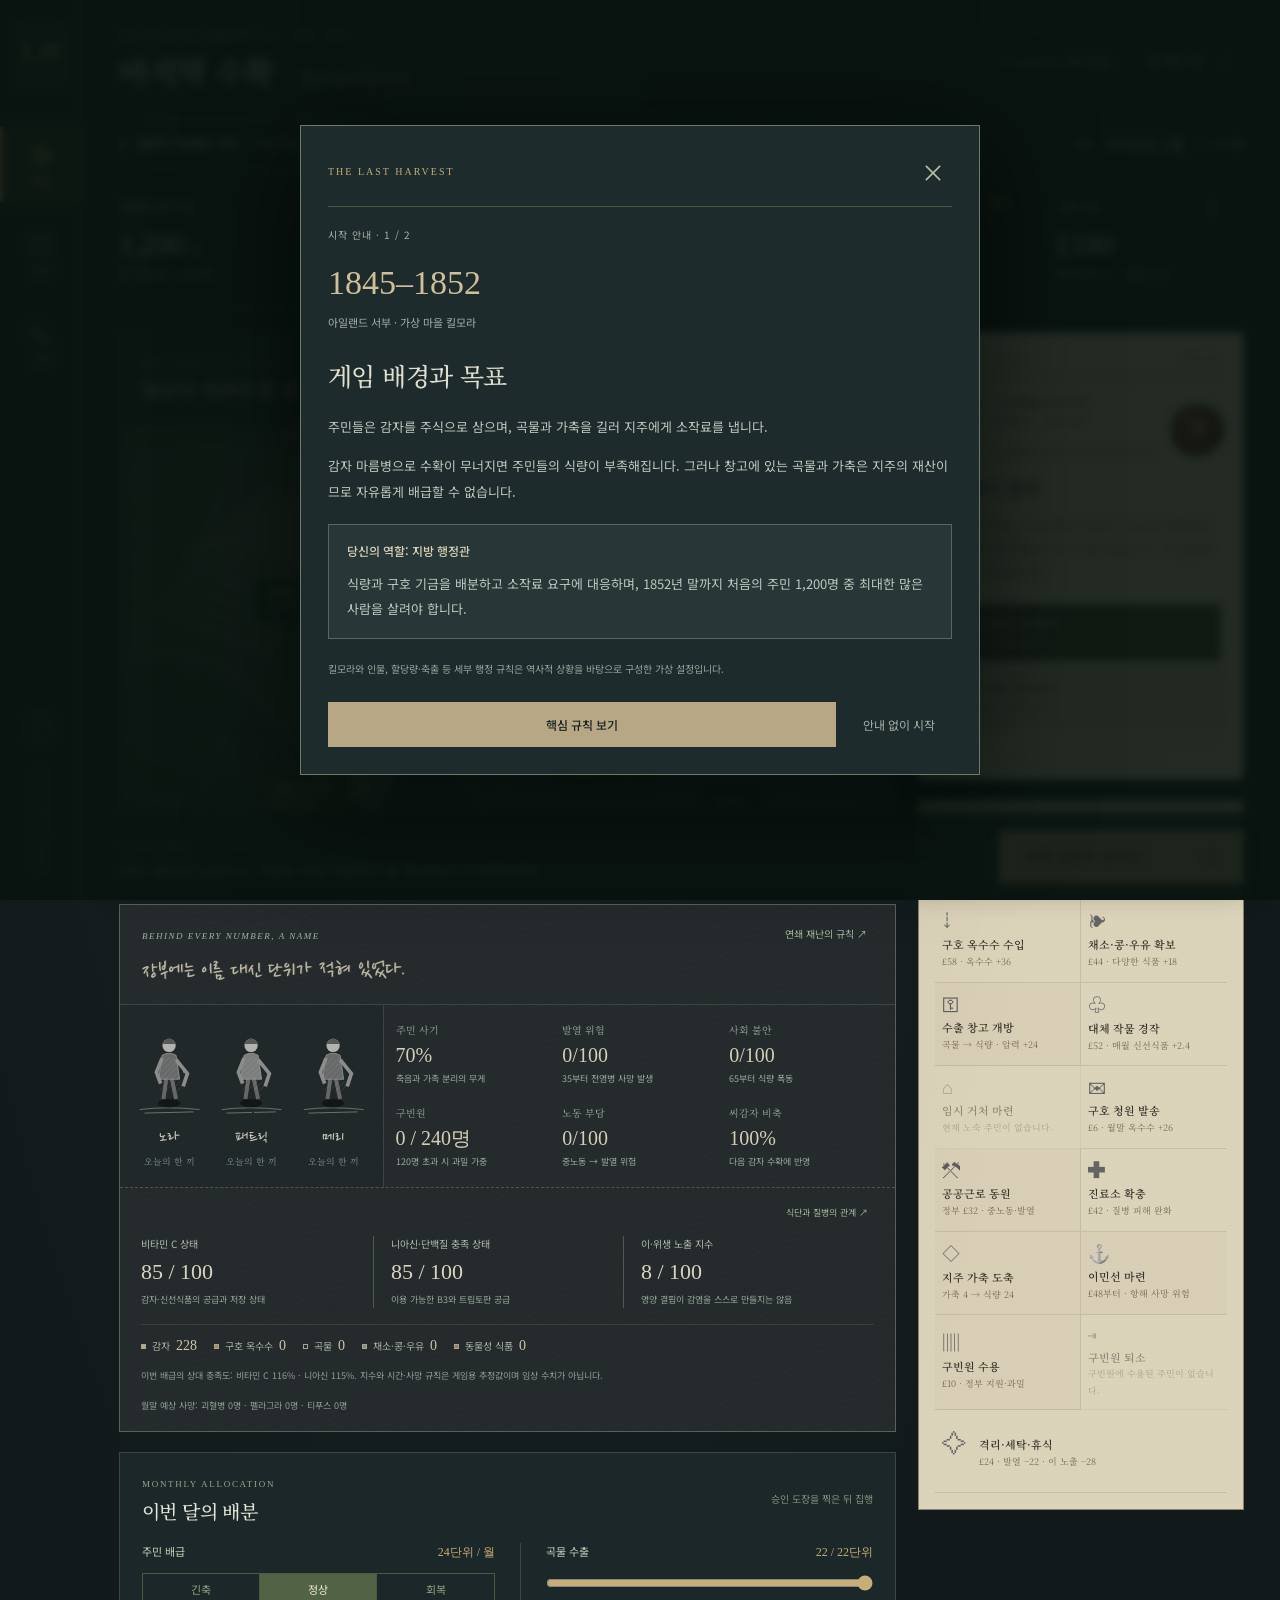
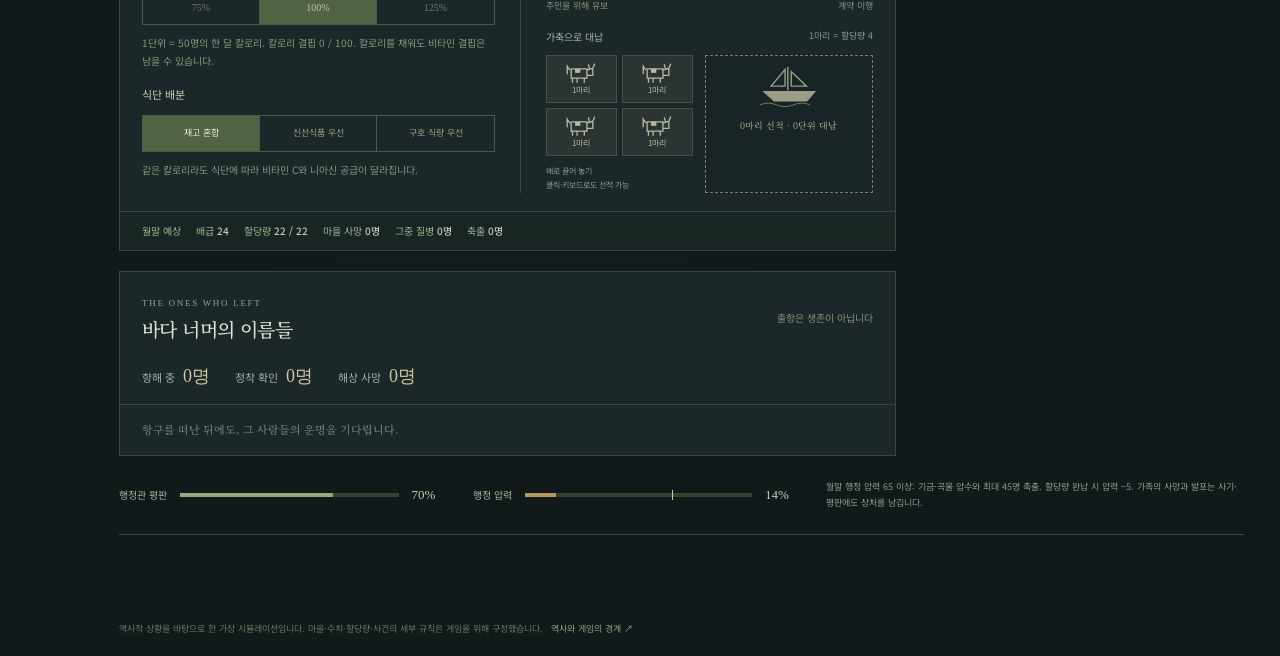
==== commit 5fe965b3: "Add files via upload 수정2" ====
--- a/play.html
+++ b/play.html
@@ -36,6 +36,64 @@
 @media(max-width:580px){.human-note{padding:0 14px 15px;font-size:23px}.survival-panel .panel-heading h2{font-size:28px}.resident-portraits svg{height:96px}.resident-portraits figcaption{font-size:20px}.hardship-stat>span{font-size:10px}.hardship-stat small{font-size:8px}#nutrition-monitor{padding:15px 13px}.nutrition-heading>span{font-size:22px}.nutrition-heading .text-link{font-size:8px}.nutrition-indices{grid-template-columns:1fr 1fr;gap:14px}.nutrition-indices>div{padding-right:10px}.nutrition-indices>div:nth-child(2){border:0}.nutrition-indices>div:last-child{grid-column:1/-1;border-top:1px dashed #62695777;padding-top:11px;display:grid;grid-template-columns:1fr 1fr;align-items:center}.nutrition-indices>div:last-child small{grid-column:1/-1}.nutrition-indices strong{font-size:20px}.nutrition-indices small{font-size:9px}.food-stocks{gap:9px 15px}.food-stocks>span{font-size:9px}.nutrition-note{font-size:8px}.diet-segments button{font-size:9px;padding:10px 1px}.cargo-loading{grid-template-columns:1fr 1.1fr;gap:15px}.cattle-token svg{height:29px}.cattle-token span{font-size:9px}.cargo-hint{font-size:9px}.ship-cargo>span{font-size:10px}.ship-cargo>svg{height:55px}.loaded-cattle{gap:5px}.cargo-return span{font-size:8px}.cargo-heading{font-size:11px}.official-letterhead{font-size:12px}.actions-panel .action strong{font-size:12px}.actions-panel .action small{font-size:10px}.actions-panel .action{min-height:94px}.actions-panel .action:last-child{min-height:70px}.writ-topline{font-size:8px}.writ-wax{width:45px;height:45px;right:0;top:39px}#modal-body .export-writ h2{font-size:20px;max-width:83%}.writ-ledger>div{font-size:10px;gap:10px}.writ-ledger dd{font-size:12px}.writ-clause{font-size:10px!important}.seal-space{padding-top:15px;min-height:151px}#modal-body .seal-instruction{font-size:9px}.approval-imprint{font-size:25px}#month-mark{font-size:18px;letter-spacing:3px}}
 @media(prefers-reduced-motion:reduce){#month-veil,.approval-seal,.approval-imprint{transition:none!important}.approval-imprint.visible{transform:translate(-50%,-50%) rotate(-13deg)}.human-note{transform:none}}
 
+/* Plain-language introduction and an in-page guide for the first real month. */
+#modal:has(.onboarding){max-width:680px;background:#1d2b2d;border-color:#70786e}
+.onboarding{font-family:var(--sans)}
+.intro-kicker{display:block;font-size:10px;letter-spacing:1px;color:#a6b3a5}
+.intro-period{font:34px/1.3 Georgia,serif;color:#d0bf97;margin:18px 0 24px}
+.intro-period span{display:block;font:11px/1.8 var(--sans);color:#a3b0a8;margin-top:8px}
+#modal-body .onboarding h2{font:500 25px/1.5 var(--serif);color:#e0dfce;margin:14px 0 20px}
+#intro-title:focus,#tutorial-title:focus{outline:none}
+#modal-body .onboarding p{font:13px/1.95 var(--sans);color:#bfc8bc;margin:0 0 14px;overflow-wrap:anywhere}
+.intro-role,.intro-flow{border:1px solid #59685f;background:#273738;padding:16px 18px;margin:20px 0}
+.intro-role>strong,.intro-flow>strong{font-size:12px;font-weight:500;color:#d9cfb4}
+#modal-body .intro-role p,#modal-body .intro-flow p{margin:9px 0 0}
+#modal-body .onboarding .intro-footnote{font-size:10px;line-height:1.9;color:#97a69c;margin:18px 0}
+#modal-body .intro-rules{list-style:none;counter-reset:intro-rule;padding:0;margin:0}
+.intro-rules li{counter-increment:intro-rule;border-top:1px solid #475952;padding:16px 0 14px}
+.intro-rules li>strong{display:block;color:#d7dccd;font:500 13px/1.8 var(--sans)}
+.intro-rules li>strong:before{content:counter(intro-rule) '. ';font-family:Georgia,serif;color:#c7b58e}
+#modal-body .intro-rules li p{font-size:12px;margin:9px 0 0}
+.intro-actions{display:flex;flex-wrap:wrap;gap:10px;margin-top:24px}
+.intro-actions button{font:12px/1.6 var(--sans);padding:12px 16px;background:transparent;border:1px solid #647467;color:#c5cdbf;min-width:0}
+.intro-actions #intro-next{background:#b7a784;color:#172325;border-color:#b7a784;font-weight:500;flex:1}
+.intro-actions #intro-skip{border-color:transparent;color:#a2b0a4}
+.tutorial-guide{border:1px solid #8f876c;border-left:3px solid #b1a07c;background:#253234;padding:17px 18px;color:#d5dbcd;scroll-margin-top:18px;scroll-margin-bottom:130px;min-width:0}
+.tutorial-guide[hidden]{display:none!important}
+.tutorial-top{display:flex;align-items:center;justify-content:space-between;gap:8px;flex-wrap:wrap;font:10px/1.6 var(--sans);color:#c9bb9a}
+.tutorial-top button{font:10px/1.6 var(--sans);background:none;color:#a7b5ac;text-decoration:underline;text-underline-offset:3px;padding:4px 0}
+.tutorial-steps{display:grid;grid-template-columns:repeat(4,minmax(0,1fr));gap:7px;list-style:none;padding:0;margin:15px 0;border-bottom:1px solid #536158}
+.tutorial-steps li{font:10px/1.7 var(--sans);color:#8c9b92;padding-bottom:8px;overflow-wrap:anywhere}
+.tutorial-steps li[aria-current]{color:#e0d2af;border-bottom:2px solid #b7a784;margin-bottom:-1px}
+.tutorial-steps li.reviewed{color:#b1bdb1}
+.tutorial-guide h2{font:500 16px/1.7 var(--sans);letter-spacing:0;color:#e0dfcf;margin:12px 0 8px;overflow-wrap:anywhere}
+.tutorial-guide p{font:12px/1.9 var(--sans);color:#b9c4b7;max-width:76ch;overflow-wrap:anywhere}
+.tutorial-guide .tutorial-context{font-size:10px;color:#a8b6a9;margin-top:10px}
+.tutorial-actions{display:flex;flex-wrap:wrap;gap:9px;margin-top:15px}
+.tutorial-actions button{font:11px/1.8 var(--sans);padding:10px 13px;background:#b1a17f;color:#182527;max-width:100%;overflow-wrap:anywhere}
+.tutorial-actions #tutorial-no-order{background:transparent;color:#c1c8b8;border:1px solid #667566}
+.tutorial-focus{box-shadow:inset 0 0 0 2px #b1a07c99;scroll-margin-top:18px;scroll-margin-bottom:130px}
+.tutorial-allocation-review{border-top:1px solid #8f876c;padding:14px 18px;background:#293637;min-width:0}
+.tutorial-allocation-review p{font:10px/1.9 var(--sans);color:#bac5b8}
+.tutorial-allocation-review button{display:block;width:100%;min-width:0;margin-top:11px;padding:11px 13px;font:11px/1.8 var(--sans);background:#b1a17f;color:#182527;overflow-wrap:anywhere}
+.next-month:disabled{opacity:.55;filter:none}
+@media(max-width:580px){
+  .intro-period{font-size:30px;margin:14px 0 20px}
+  #modal-body .onboarding h2{font-size:21px;margin:12px 0 16px}
+  #modal-body .onboarding p{font-size:12px}
+  .intro-role,.intro-flow{padding:13px;margin:16px 0}
+  .intro-actions{display:grid;grid-template-columns:1fr;width:100%}
+  .intro-actions #intro-next{grid-row:1}
+  .intro-actions button{width:100%}
+  .tutorial-guide{padding:14px 13px}
+  .tutorial-steps{grid-template-columns:repeat(2,minmax(0,1fr));gap:6px 15px;margin:12px 0}
+  .tutorial-steps li{font-size:10px;padding-bottom:6px}
+  .tutorial-guide h2{font-size:15px}
+  .tutorial-guide p{font-size:11px}
+  .tutorial-actions{display:grid;grid-template-columns:1fr}
+  .tutorial-actions button{width:100%;font-size:11px}
+}
+
 </style>
 </head>
 <body>
@@ -49,6 +107,7 @@
     <section class="datebar"><div><span class="live-dot"></span><strong>킬모라, 아일랜드 서부</strong><span class="location-note">가상의 해안 마을</span></div><div><span id="season"></span><strong id="date"></strong><span id="turn"></span></div></section>
     <section id="resources" class="resources" aria-label="마을 주요 자원"></section>
     <div id="crisis-banner" class="crisis-banner hidden" role="alert"></div>
+    <section id="tutorial-guide" class="tutorial-guide" aria-label="첫 달 안내" hidden></section>
     <div class="workspace">
       <div class="left-column">
         <section id="village-view" class="view panel map-panel">
@@ -507,7 +566,13 @@
 const $=id=>document.getElementById(id),KEY='last-harvest-v1';
 const esc=x=>String(x).replace(/[&<>"']/g,c=>({'&':'&amp;','<':'&lt;','>':'&gt;','"':'&quot;',"'":'&#39;'}[c]));
 const num=n=>Number(n).toLocaleString('ko-KR',{maximumFractionDigits:1});
-const newGame=()=>freshGame(crypto.getRandomValues(new Uint32Array(1))[0]);
+const newGame=()=>({...freshGame(crypto.getRandomValues(new Uint32Array(1))[0]),tutorial:{phase:'background',ordersReviewed:false,allocationReviewed:false}});
+function restoreTutorial(value,turn){
+  const phases=['background','rules','guided','skipped','complete'];
+  if(!value||!phases.includes(value.phase))return {phase:'skipped',ordersReviewed:false,allocationReviewed:false};
+  const phase=turn>0&&['background','rules','guided'].includes(value.phase)?'complete':value.phase;
+  return {phase,ordersReviewed:value.ordersReviewed===true,allocationReviewed:value.allocationReviewed===true};
+}
 let storageAvailable=true,invalidSave=false,migratedSave=false,motionEnabled=!matchMedia('(prefers-reduced-motion: reduce)').matches;
 let state=newGame();
 try{
@@ -515,19 +580,81 @@
   if(raw){const saved=restore(raw);if(saved){state=saved;const oldVersion=JSON.parse(raw).version;migratedSave=oldVersion<3;const backupKey=oldVersion===1?KEY+'-backup':KEY+'-v2-backup';if(migratedSave&&!localStorage.getItem(backupKey))localStorage.setItem(backupKey,raw);}else invalidSave=true;}
   const motion=localStorage.getItem('last-harvest-motion');if(motion!==null)motionEnabled=motion==='on';
 }catch{storageAvailable=false;}
+state.tutorial=restoreTutorial(state.tutorial,state.turn);
 let activeView='village',toastTimer;const presentedNotices=new Set();
-let closingMonth=false,stampCleanup=null;
+let closingMonth=false,stampCleanup=null,introView=false,introReplay=false,lastTutorialStep=-1;
 function cancelStamp(){if(stampCleanup){const cleanup=stampCleanup;stampCleanup=null;cleanup();}}
 function toast(text){$('toast').textContent=text;$('toast').classList.add('visible');clearTimeout(toastTimer);toastTimer=setTimeout(()=>$('toast').classList.remove('visible'),3800);}
 function save(){try{localStorage.setItem(KEY,serialize(state));storageAvailable=true;}catch{storageAvailable=false;}$('save-status').textContent=storageAvailable?'이 브라우저에 자동 저장됨':'저장 불가 · 이 창에서만 유지';}
-function modal(html){cancelStamp();$('modal-body').innerHTML=html;if(!$('modal').open)$('modal').showModal();$('modal-body').scrollTop=0;$('modal').scrollTop=0;}
-function closeModal(){if(closingMonth)return;cancelStamp();$('modal').close();}
+function modal(html){cancelStamp();introView=false;$('modal-body').innerHTML=html;if(!$('modal').open)$('modal').showModal();$('modal-body').scrollTop=0;$('modal').scrollTop=0;}
+function dismissIntro(){if(!introView)return;introView=false;if(!introReplay&&['background','rules'].includes(state.tutorial.phase)){state.tutorial.phase='skipped';save();renderTutorial();}}
+function closeModal(){if(closingMonth)return;cancelStamp();dismissIntro();$('modal').close();}
 $('close-modal').addEventListener('click',closeModal);
-$('modal').addEventListener('cancel',e=>{if(closingMonth)e.preventDefault();else cancelStamp();});
+$('modal').addEventListener('cancel',e=>{if(closingMonth)e.preventDefault();else{cancelStamp();dismissIntro();}});
 $('modal').addEventListener('click',e=>{if(e.target===$('modal')){const r=$('modal').getBoundingClientRect();if(e.clientX<r.left||e.clientX>r.right||e.clientY<r.top||e.clientY>r.bottom)closeModal();}});
 function applyChoice(index){const r=chooseEvent(state,index);if(r.error){toast(r.error);return;}state=r.state;closeModal();save();render();toast('당신의 결정을 행정 기록에 남겼습니다.');showTurnNotice();}
 function choiceButtons(event,attribute='data-choice'){
   return event.choices.map((c,i)=>`<button class="choice" ${attribute}="${i}" ${choiceReason(state,i)?'disabled':''} title="${esc(choiceReason(state,i)||c.effect)}">${esc(c.label)}<small>${esc(c.effect)}</small></button>`).join('');
+}
+const TUTORIAL_STEPS=[
+  {name:'공문',title:'공문을 읽고 대응을 선택하세요',target:'.dispatch',body:'책상 위 문서에는 이번 달의 상황과 선택지가 적혀 있습니다. 선택 아래의 식량·기금·행정 압력 변화를 비교하고 한 가지 대응을 고르세요.',action:'공문 선택지로 이동'},
+  {name:'행정 조치',title:'필요한 행정 조치를 결정하세요',target:'.actions-panel',body:'구호·경작·의료 등의 명령은 한 달에 최대 두 번 내릴 수 있습니다. 조치를 누르면 비용과 효과를 먼저 확인할 수 있습니다. 한 번 집행하거나, 이번 달은 조치 없이 진행하세요.',action:'행정 조치로 이동'},
+  {name:'배분',title:'배급과 수출량을 확인하세요',target:'.policy-panel',body:'주민 배급과 식단, 곡물 수출량을 정하세요. 가축은 배로 끌거나 카드를 눌러 대납할 수 있습니다. 기본값을 그대로 유지해도 됩니다. 월말 예상 아래의 확인 버튼을 누르면 집행 안내로 넘어갑니다.',action:'배분 항목으로 이동'},
+  {name:'집행',title:'집행 공문에 승인 도장을 찍으세요',target:'.turn-footer',body:'공문을 열어 수출량·배급량·예상 피해를 다시 확인하세요. 도장을 1.4초 이상 눌렀다가 안에서 놓으면 첫 달이 집행됩니다. 길게 누르기 어려우면 공문의 두 단계 결재를 이용하세요.',action:'집행 공문 펼치기'},
+];
+function tutorialStep(){
+  if(state.turn!==0||state.ended||state.tutorial.phase!=='guided')return -1;
+  if(!state.eventDone)return 0;
+  if(!state.used.length&&!state.tutorial.ordersReviewed)return 1;
+  if(!state.tutorial.allocationReviewed)return 2;
+  return 3;
+}
+function focusTutorial(){
+  if($('modal').open||$('tutorial-guide').hidden)return;
+  $('tutorial-guide').scrollIntoView({block:'start',behavior:'auto'});
+  $('tutorial-title').focus({preventScroll:true});
+}
+function renderTutorial(){
+  const guide=$('tutorial-guide'),step=tutorialStep();
+  $('tutorial-allocation-review')?.remove();
+  document.querySelectorAll('.tutorial-focus').forEach(el=>el.classList.remove('tutorial-focus'));
+  $('next-month').disabled=closingMonth||(step>=0&&step<3);
+  if(step<0){guide.hidden=true;lastTutorialStep=-1;return;}
+  const info=TUTORIAL_STEPS[step],target=document.querySelector(info.target),changed=step!==lastTutorialStep;
+  guide.hidden=false;
+  guide.innerHTML=`<div class="tutorial-top"><span>1845년 1월 · 첫 달 안내 ${step+1} / 4</span><button id="tutorial-skip" type="button">안내 건너뛰기</button></div><ol class="tutorial-steps" aria-label="첫 달 진행 순서">${TUTORIAL_STEPS.map((item,i)=>`<li ${i===step?'aria-current="step"':''} class="${i<step?'reviewed':''}">${i+1}. ${item.name}</li>`).join('')}</ol><h2 id="tutorial-title" tabindex="-1">${info.title}</h2><p>${info.body}</p>${step===1?`<p class="tutorial-context">현재 구호 기금 £${num(state.money)} · 행정 조치 ${state.actionsLeft}회 남음</p>`:''}${step===2?'<p class="tutorial-context">수출을 유보한 곡물은 봉인 창고에 남습니다. 창고 개방 명령을 내려야 주민 식량이 됩니다.</p>':''}<div class="tutorial-actions"><button id="tutorial-action" type="button">${info.action}</button>${step===1?'<button id="tutorial-no-order" type="button">이번 달은 조치 없이 진행</button>':''}</div>`;
+  target.before(guide);target.classList.add('tutorial-focus');
+  $('tutorial-skip').onclick=()=>{state.tutorial.phase='skipped';save();render();};
+  $('tutorial-action').onclick=()=>{
+    if(step===3){$('next-month').click();return;}
+    target.scrollIntoView({block:'center',behavior:'auto'});
+    target.querySelector('button:not(:disabled),input:not(:disabled)')?.focus({preventScroll:true});
+  };
+  if($('tutorial-no-order'))$('tutorial-no-order').onclick=()=>{state.tutorial.ordersReviewed=true;save();render();};
+  if(step===2){
+    $('forecast').insertAdjacentHTML('afterend','<div id="tutorial-allocation-review" class="tutorial-allocation-review"><p>월말 예상의 배급·미납·사망·축출 수치를 확인하세요. 실제 집행은 다음 단계의 승인 도장에서 이루어집니다.</p><button id="tutorial-confirm-allocation" type="button">이 배분으로 집행 단계로 이동</button></div>');
+    $('tutorial-confirm-allocation').onclick=()=>{state.tutorial.allocationReviewed=true;save();render();};
+  }
+  $('footer-note').textContent=step<3?`첫 달 안내 ${step+1}/4 · ${info.title}`:'첫 달 안내 4/4 · 승인 도장을 찍으면 1845년 2월로 넘어갑니다.';
+  if(step<3)$('next-month').textContent='첫 달 안내 진행 중';
+  lastTutorialStep=step;
+  if(changed)requestAnimationFrame(focusTutorial);
+}
+function beginTutorial(){
+  if(state.turn!==0||state.ended)return;
+  introView=false;state.tutorial.phase='guided';lastTutorialStep=-1;closeModal();save();render();showTurnNotice();
+}
+function showIntro(page='background',replay=false){
+  introReplay=replay;
+  if(!replay){state.tutorial.phase=page;save();}
+  const background=page==='background';
+  const body=background?`<div class="intro-period">1845–1852 <span>아일랜드 서부 · 가상 마을 킬모라</span></div><h2 id="intro-title" tabindex="-1">게임 배경과 목표</h2><p>주민들은 감자를 주식으로 삼으며, 곡물과 가축을 길러 지주에게 소작료를 냅니다.</p><p>감자 마름병으로 수확이 무너지면 주민들의 식량이 부족해집니다. 그러나 창고에 있는 곡물과 가축은 지주의 재산이므로 자유롭게 배급할 수 없습니다.</p><div class="intro-role"><strong>당신의 역할: 지방 행정관</strong><p>식량과 구호 기금을 배분하고 소작료 요구에 대응하며, 1852년 말까지 처음의 주민 1,200명 중 최대한 많은 사람을 살려야 합니다.</p></div><p class="intro-footnote">킬모라와 인물, 할당량·축출 등 세부 행정 규칙은 역사적 상황을 바탕으로 구성한 가상 설정입니다.</p>`:`<span class="intro-kicker">시작 전에 알아둘 세 가지</span><h2 id="intro-title" tabindex="-1">게임의 핵심 규칙</h2><ol class="intro-rules"><li><strong>주민 식량과 수출 자산은 별개입니다.</strong><p>감자와 구호 식량은 배급할 수 있습니다. 봉인된 곡물은 창고 개방 명령을 내려야 배급할 수 있고, 그 명령은 행정 압력을 높입니다.</p></li><li><strong>수출 할당량을 채우지 못하면 축출이 발생합니다.</strong><p>곡물과 가축으로 소작료를 납부합니다. 배급과 수출의 균형에 따라 주민의 거처와 생존이 달라집니다.</p></li><li><strong>식량의 양과 영양 상태는 다릅니다.</strong><p>칼로리가 충분해도 식단이 편중되면 영양 결핍이 생길 수 있습니다. 구빈원·이민·질병의 자세한 규칙은 해당 조치와 도움말에서 확인할 수 있습니다.</p></li></ol><div class="intro-flow"><strong>한 달의 진행</strong><p>공문 대응 → 행정 조치 → 배분 확인 → 집행 승인</p></div><p class="intro-footnote">첫 달 안내에서도 선택과 자원 사용은 실제 게임에 반영됩니다. 특정 선택을 강제하지 않으며, 안내는 언제든 건너뛰거나 도움말에서 다시 볼 수 있습니다.</p>`;
+  modal(`<div class="onboarding"><span class="intro-kicker">시작 안내 · ${background?'1 / 2':'2 / 2'}</span>${body}<div class="intro-actions">${!background?'<button id="intro-back" type="button">배경으로</button>':''}<button id="intro-next" type="button">${background?'핵심 규칙 보기':replay&&state.turn>0?'게임으로 돌아가기':replay?'첫 달 안내 이어보기':'첫 달 안내 시작'}</button><button id="intro-skip" type="button">${replay?'설명 닫기':'안내 없이 시작'}</button></div></div>`);
+  introView=true;
+  $('intro-title').focus({preventScroll:true});
+  $('intro-next').onclick=()=>{if(background){showIntro('rules',replay);return;}if(state.turn===0&&!state.ended)beginTutorial();else{introView=false;closeModal();showTurnNotice();}};
+  $('intro-skip').onclick=()=>{closeModal();showTurnNotice();};
+  if($('intro-back'))$('intro-back').onclick=()=>showIntro('background',replay);
 }
 function showCrisis(){
   const c=crisisFor(state);if(!c)return;
@@ -602,9 +729,9 @@
   $('month-mark').textContent='';$('month-veil').classList.add('visible');
   const reduced=matchMedia('(prefers-reduced-motion: reduce)').matches;
   setTimeout(()=>{
-    state=advanceMonth(state);save();render();const d=dateOf(state);$('month-mark').textContent=state.ended?'행정 기록 마감':`${d.year} · ${String(d.month).padStart(2,'0')}`;
+    state=advanceMonth(state);if(state.tutorial.phase==='guided')state.tutorial.phase='complete';save();render();const d=dateOf(state);$('month-mark').textContent=state.ended?'행정 기록 마감':`${d.year} · ${String(d.month).padStart(2,'0')}`;
     $('month-announcement').textContent=state.ended?'행정 기록 마감':`${d.year}년 ${d.month}월. 소작료 할당량 ${quotaOf(state)}단위.`;
-    setTimeout(()=>{$('month-veil').classList.remove('visible');document.querySelector('main').inert=false;document.querySelector('.rail').inert=false;closingMonth=false;renderCargo();$('next-month').focus({preventScroll:true});if(state.ended)resultSummary();else showTurnNotice();},reduced?120:420);
+    setTimeout(()=>{$('month-veil').classList.remove('visible');document.querySelector('main').inert=false;document.querySelector('.rail').inert=false;closingMonth=false;renderCargo();renderTutorial();$('next-month').focus({preventScroll:true});if(state.ended)resultSummary();else showTurnNotice();},reduced?120:420);
   },reduced?120:380);
 }
 function render(){
@@ -643,7 +770,7 @@
   $('pressure-note').textContent='월말 행정 압력 65 이상: 기금·곡물 압수와 최대 45명 축출. 할당량 완납 시 압력 −5. 가족의 사망과 발포는 사기·평판에도 상처를 남깁니다.';
   $('footer-note').textContent=state.lastReport?`지난달 마을 사망 ${state.lastReport.lost}명 · 해상 사망 ${state.lastReport.seaLost||0}명 · 축출 ${state.lastReport.evicted}명`:'목표: 1852년 12월까지, 마을을 떠난 사람까지 한 명이라도 더 살려내세요.';
   $('next-month').innerHTML=state.ended?'마지막 기록을 펼치다 <span>↗</span>':crisis?'폭동에 대응하다 <span>→</span>':'집행 공문을 펼치다 <span>→</span>';
-  renderLedger();renderJournal();
+  renderLedger();renderJournal();renderTutorial();
 }
 function renderSurvival(){
   const item=(name,value,detail,danger=false)=>`<div class="hardship-stat ${danger?'critical':''}"><span>${name}</span><strong>${value}</strong><small>${detail}</small></div>`;
@@ -688,19 +815,19 @@
 }
 function nutritionHelp(){modal(`<h2>칼로리와 영양소는 같은 것이 아닙니다</h2><p>식량 단위는 칼로리를, 두 영양 지수는 식단의 상대적 충족 상태를 표현합니다. 모든 지수·시간·계수는 게임용 추정값입니다. 혈중 농도나 실제 권장 섭취량을 뜻하지 않습니다.</p><h3>감자와 비타민 C</h3><p>감자는 당시 아일랜드 빈농의 주요 비타민 C 공급원이었습니다. 게임에서는 감자 저장 기간이 길어질수록 C 공급이 줄고, 마름병 뒤 곡물·옥수수 중심 식단으로 바뀌면 C 지수가 내려갑니다. 지수 30 미만이 2개월 이상 이어지면 괴혈병 피해를 계산합니다. 채소·콩·우유 확보와 대체 경작으로 식단을 보완할 수 있습니다.</p><h3>옥수수와 펠라그라</h3><p>옥수수가 독이어서 병이 생기는 것은 아닙니다. 이용 가능한 니아신과 단백질의 트립토판이 부족한 단조로운 식사를 오래 지속하는 것이 문제입니다. 다양한 식품과 동물성 식품은 니아신·단백질 공급을 보완합니다. 게임에서는 지수 30 미만이 3개월 이상 이어질 때 펠라그라 피해를 계산하며, 반드시 옥수수를 먹어야만 결핍이 생기는 것도 아닙니다.</p><h3>영양실조와 티푸스</h3><p>티푸스는 감염된 몸니를 매개로 전파됩니다. 괴혈병이 티푸스로 변하는 것은 아닙니다. 게임에서는 과밀·노숙·옷과 위생 환경을 나타내는 이 노출 지수가 감염 압력을 만들고, 영양 결핍은 그 피해를 가중합니다. 감염 환경이 없으면 비타민 지수가 낮다는 이유만으로 티푸스가 새로 생기지 않습니다. 격리·세탁·휴식은 이 노출을 낮추지만 영양소를 공급하지는 않습니다.</p><h3>배급 방식</h3><p>‘재고 혼합’은 식품 재고 비율대로, ‘신선식품 우선’은 다양한 식품과 감자부터, ‘구호 식량 우선’은 옥수수와 곡물부터 배급합니다. 같은 칼로리에서도 영양 공급과 남는 재고가 달라집니다.</p><h3>근거 자료</h3><ul><li><a href="https://pmc.ncbi.nlm.nih.gov/articles/PMC3467765/" target="_blank" rel="noreferrer">Geber·Murphy — 대기근 유골의 괴혈병 증거</a></li><li><a href="https://ods.od.nih.gov/factsheets/VitaminC-HealthProfessional/" target="_blank" rel="noreferrer">NIH — 비타민 C 결핍과 괴혈병</a></li><li><a href="https://ods.od.nih.gov/factsheets/Niacin-HealthProfessional/" target="_blank" rel="noreferrer">NIH — 니아신·트립토판과 펠라그라</a></li><li><a href="https://www.cdc.gov/typhus/about/epidemic.html" target="_blank" rel="noreferrer">CDC — 몸니·과밀과 유행성 티푸스</a></li></ul>`);}
 function hardshipHelp(){modal(`<h2>서로를 밀어 올리는 재난</h2><h3>구빈원과 공공근로</h3><p>구빈원은 정원 240명입니다. 수용자 50명당 월 옥수수 1단위를 지원받으며, 120명을 넘으면 과밀 위험이 더 빠르게 증가합니다. 공공근로는 £32와 옥수수 4단위를 얻는 대신 허기·노동 부담·위생 노출을 높입니다.</p><h3>영양 결핍과 감염</h3><p>칼로리를 채워도 비타민 C나 니아신 부족이 이어질 수 있습니다. 과밀·노숙·옷의 위생 환경은 몸니 노출을 높이고, 영양 결핍은 감염의 피해를 가중합니다. 진료소·격리·세탁·휴식과 식단 보완은 서로 다른 부분을 다룹니다.</p><h3>폭동과 집단 축출</h3><p>사회 불안 65 이상, 또는 칼로리 결핍 70 이상·사기 42 이하가 겹치면 폭동이 발생합니다. 발포는 주민을 죽이고 사기·평판을 떨어뜨립니다. 방관은 곡물을 식량으로 돌리지만, 월말에 구빈원 밖 주거지 전체에 축출이 집행됩니다. 대응 후 4개월은 재발하지 않습니다.</p><h3>계약과 항해</h3><p>소작료 할당량은 1845년 22단위에서 매년 2단위씩 늘며, 주민이 줄어도 줄지 않습니다. 북미행과 호주 지원 항로의 비용·기간·위험은 다릅니다. £24의 추가 보급으로 항해 위험을 낮출 수 있고, 결과는 도착 편지로 확인합니다.</p><div class="modal-actions"><button id="hardship-nutrition">식단과 질병 자세히</button></div>`);$('hardship-nutrition').onclick=nutritionHelp;}
-function help(){modal(`<h2>한 달을 버티는 법</h2><p>1845년 1월부터 1852년 12월까지 처음의 1,200명 중 최대한 많은 주민을 살려내세요. 마을을 떠난 사람도 장부에서 사라지지 않습니다.</p><ol><li><strong>공문·주민 사연·폭동</strong>에 응답합니다. 개인 사연과 위기는 결정해야 월말을 마감할 수 있습니다.</li><li><strong>행정 조치 2회</strong>로 구호·경작·의료·거처·이민을 마련합니다.</li><li><strong>배급량과 식단</strong>을 정합니다. 옥수수만으로 칼로리를 채워도 영양 결핍이 남을 수 있습니다.</li><li><strong>선적</strong>할 가축 카드를 배로 끌어 놓습니다. 클릭·키보드로도 선적하고 되돌릴 수 있습니다.</li><li><strong>집행 공문</strong>을 열어 수출·배급·피해를 확인합니다. 도장을 1.4초 이상 누른 뒤 도장 안에서 놓으면 월말을 집행합니다. 키보드는 Space 또는 Enter를 누르고 유지했다 놓으세요. 길게 누르기 어렵다면 공문의 보조 조작에서 잉크 묻히기와 날인을 차례로 선택하세요.</li></ol><h3>조용한 월말</h3><p>승인 후 화면이 잠시 어두워지고 다음 달의 장부가 나타납니다. 소작료 완납에 대한 축하나 효과음은 없습니다. 월별 피해는 하단과 행정 기록에서 확인합니다.</p><h3>저장과 연출</h3><p>같은 브라우저·주소에서 자동으로 이어집니다. 이전 버전의 식품 구성은 총량을 보존한 혼합 재고로 추정하며, 과거 피해를 재계산하지 않습니다. 비 연출을 끄거나 시스템의 동작 줄이기 설정을 사용할 수 있습니다. 도장을 누르는 시간은 동작 줄이기 설정에서도 유지됩니다.</p><div class="modal-actions"><button id="help-hardship">가혹한 시스템의 규칙</button><button id="help-nutrition">식단과 질병</button><button id="help-sources">역사적 배경과 출처</button></div>`);$('help-sources').onclick=sources;$('help-hardship').onclick=hardshipHelp;$('help-nutrition').onclick=nutritionHelp;}
+function help(){modal(`<h2>한 달을 버티는 법</h2><p>1845년 1월부터 1852년 12월까지 처음의 1,200명 중 최대한 많은 주민을 살려내세요. 마을을 떠난 사람도 장부에서 사라지지 않습니다.</p><ol><li><strong>공문·주민 사연·폭동</strong>에 응답합니다. 개인 사연과 위기는 결정해야 월말을 마감할 수 있습니다.</li><li><strong>행정 조치 2회</strong>로 구호·경작·의료·거처·이민을 마련합니다.</li><li><strong>배급량과 식단</strong>을 정합니다. 옥수수만으로 칼로리를 채워도 영양 결핍이 남을 수 있습니다.</li><li><strong>선적</strong>할 가축 카드를 배로 끌어 놓습니다. 클릭·키보드로도 선적하고 되돌릴 수 있습니다.</li><li><strong>집행 공문</strong>을 열어 수출·배급·피해를 확인합니다. 도장을 1.4초 이상 누른 뒤 도장 안에서 놓으면 월말을 집행합니다. 키보드는 Space 또는 Enter를 누르고 유지했다 놓으세요. 길게 누르기 어렵다면 공문의 보조 조작에서 잉크 묻히기와 날인을 차례로 선택하세요.</li></ol><h3>조용한 월말</h3><p>승인 후 화면이 잠시 어두워지고 다음 달의 장부가 나타납니다. 소작료 완납에 대한 축하나 효과음은 없습니다. 월별 피해는 하단과 행정 기록에서 확인합니다.</p><h3>저장과 연출</h3><p>같은 브라우저·주소에서 자동으로 이어집니다. 이전 버전의 식품 구성은 총량을 보존한 혼합 재고로 추정하며, 과거 피해를 재계산하지 않습니다. 비 연출을 끄거나 시스템의 동작 줄이기 설정을 사용할 수 있습니다. 도장을 누르는 시간은 동작 줄이기 설정에서도 유지됩니다.</p><div class="modal-actions"><button id="help-intro">시작 안내 다시 보기</button><button id="help-hardship">가혹한 시스템의 규칙</button><button id="help-nutrition">식단과 질병</button><button id="help-sources">역사적 배경과 출처</button></div>`);$('help-intro').onclick=()=>showIntro('background',true);$('help-sources').onclick=sources;$('help-hardship').onclick=hardshipHelp;$('help-nutrition').onclick=nutritionHelp;}
 function sources(){modal(`<h2>역사와 게임의 경계</h2><p>아일랜드 대기근, 작황 붕괴, 소작료·수출·축출, 구빈원과 구호 노동, 질병과 이민의 문제에서 출발한 가상 시뮬레이션입니다.</p><h3>이민 항로의 차이</h3><p>‘관선(棺船, Coffin Ship)’은 정부 소유 선박이라는 뜻이 아니라 관에 빗댄 표현입니다. 북미행의 일부 열악한 항해와 호주의 정부 지원 이민을 같은 조건으로 볼 수는 없습니다. 호주 국립박물관은 정부 감독 항로의 식량·의료 조건이 대체로 더 나았다고 설명합니다. 게임에서도 북미와 호주 항로의 비용·기간·위험을 구분했습니다. 두 항로의 정원과 사망 확률은 실제 통계가 아닙니다.</p><h3>구호와 전염병</h3><p>구빈원의 과밀과 열악한 조건, 영양실조와 질병은 중요한 역사적 맥락입니다. 그러나 모든 구호가 구빈원 수용이나 무의미한 노동만을 조건으로 한 것은 아닙니다. 게임에는 청원·식량 수입·급식 지원도 남아 있습니다. ‘발열 위험’은 발진티푸스를 포함한 질병 환경을 압축한 게임 지표이며 의학적 전파 모형이 아닙니다.</p><h3>가상으로 구성한 부분</h3><p>킬모라와 노라·패트릭·메리 등 개인 인물은 가상입니다. 씨감자 절도에 대한 의무적 추방 법률을 재현한 것이 아닙니다. 지방 행정관의 집중된 권한, 매달 할당량, 압력 65에서의 징벌, 폭동 방관에 대한 마을 전체 축출은 사용자 제안의 갈등을 압축한 가상 규칙입니다. 실제 지역별 제도나 사건을 그대로 재현하지 않습니다. 실제 마름병은 1845년에 시작되었으며 게임은 1846년의 큰 피해와 구분합니다.</p><h3>배경 자료</h3><ul><li><a href="https://www.nationalarchives.ie/topics/famine/Great_Famine.pdf" target="_blank" rel="noreferrer">아일랜드 국립기록원 — 대기근 자료 안내</a></li><li><a href="https://www.ighm.org/learn.html" target="_blank" rel="noreferrer">아일랜드 대기근 박물관 — 구호·질병·이민</a></li><li><a href="https://www.nma.gov.au/exhibitions/not-just-ned/background" target="_blank" rel="noreferrer">호주 국립박물관 — 아일랜드 이민과 항해 조건</a></li><li><a href="https://researchrepository.ucd.ie/bitstreams/d1bb85a4-0f0f-453a-a543-688e916d0507/download" target="_blank" rel="noreferrer">UCD — 대기근기 에니스킬런 구빈원 연구</a></li><li><a href="https://historyireland.com/food-exports-from-ireland-1846-47/" target="_blank" rel="noreferrer">History Ireland — 식량 수출</a></li><li><a href="https://www.cambridge.org/core/journals/irish-historical-studies/article/abs/irish-grain-trade-183948/A1F5D0804E3F3AB283D9228F80171D43" target="_blank" rel="noreferrer">Irish Historical Studies — 곡물 무역</a></li></ul><p>게임의 생존 수치는 실제 역사 통계나 개인의 책임에 대한 판단이 아닙니다.</p>`);}
-function restartDialog(){modal('<h2>새 행정 기록을 시작할까요?</h2><p>현재 자동 저장 기록이 새 게임으로 바뀝니다. 필요하면 먼저 기록을 내려받으세요.</p><div class="modal-actions"><button id="restart-download">기록 내려받기</button><button id="confirm-restart" class="risky">1845년으로 돌아가기</button></div>');$('restart-download').onclick=download;$('confirm-restart').onclick=()=>{state=newGame();presentedNotices.clear();save();render();closeModal();toast('1845년 1월, 새 기록을 시작합니다.');};}
+function restartDialog(){modal('<h2>새 행정 기록을 시작할까요?</h2><p>현재 자동 저장 기록이 새 게임으로 바뀝니다. 필요하면 먼저 기록을 내려받으세요.</p><div class="modal-actions"><button id="restart-download">기록 내려받기</button><button id="confirm-restart" class="risky">1845년으로 돌아가기</button></div>');$('restart-download').onclick=download;$('confirm-restart').onclick=()=>{state=newGame();presentedNotices.clear();save();render();closeModal();showIntro();};}
 function download(){const lines=['마지막 수확 — 킬모라 행정 기록',`마을 ${state.population}명 / 정착 ${state.resettled}명 / 항해 중 ${atSea(state)}명 / 총 사망 ${state.deaths}명`,`해상 사망 ${state.seaDeaths}명 / 발포 사망 ${state.violenceDeaths}명 / 경과 ${state.turn}개월`,`괴혈병 사망 ${state.scurvyDeaths}명 / 펠라그라 사망 ${state.pellagraDeaths}명 / 티푸스 사망 ${state.feverDeaths}명`,`현재 비타민 C 지수 ${num(state.vitaminC)} / 니아신 지수 ${num(state.niacin)} / 이 노출 지수 ${num(state.licePressure)}`,'가상 시뮬레이션의 플레이 기록. 영양 지수와 사망 규칙은 게임용 추정값이며 역사 통계나 임상 예측이 아닙니다.','',...state.log.slice().reverse().map(e=>`[${1845+Math.floor(Math.min(e.turn,95)/12)}.${String(Math.min(e.turn,95)%12+1).padStart(2,'0')}] ${e.title}\n${e.text}\n`)];const url=URL.createObjectURL(new Blob(['\uFEFF'+lines.join('\n')],{type:'text/plain;charset=utf-8'}));const a=document.createElement('a');a.href=url;a.download='마지막-수확-행정기록.txt';a.click();setTimeout(()=>URL.revokeObjectURL(url),2000);toast('행정 기록을 내려받았습니다.');}
 document.querySelectorAll('[data-view]').forEach(b=>b.addEventListener('click',()=>{activeView=b.dataset.view;document.querySelectorAll('[data-view]').forEach(n=>{n.classList.toggle('active',n.dataset.view===activeView);n.setAttribute('aria-pressed',String(n.dataset.view===activeView));});document.querySelectorAll('.view').forEach(v=>v.classList.toggle('hidden',v.id!==activeView+'-view'));}));
 $('rations').addEventListener('click',e=>{const b=e.target.closest('[data-ration]');if(!b)return;state=setPolicy(state,{ration:+b.dataset.ration});save();render();});
 $('exports').addEventListener('input',e=>{state=setPolicy(state,{exportTarget:+e.target.value});save();render();});
 $('food-policies').addEventListener('click',e=>{const b=e.target.closest('[data-food-policy]');if(!b)return;state=setPolicy(state,{foodPolicy:b.dataset.foodPolicy});save();render();});
-$('next-month').addEventListener('click',()=>{if(closingMonth)return;if(state.ended){resultSummary();return;}if(monthBlock(state)){showTurnNotice(true);return;}approvalDocument();});
+$('next-month').addEventListener('click',()=>{if(closingMonth)return;if(state.ended){resultSummary();return;}const step=tutorialStep();if(step>=0&&step<3){focusTutorial();return;}if(monthBlock(state)){showTurnNotice(true);return;}approvalDocument();});
 window.addEventListener('blur',cancelStamp);
 $('motion-toggle').onclick=()=>{motionEnabled=!motionEnabled;try{localStorage.setItem('last-harvest-motion',motionEnabled?'on':'off');}catch{}render();};
 $('help').onclick=help;$('hardship-info').onclick=hardshipHelp;$('map-info').onclick=help;$('restart').onclick=restartDialog;$('download').onclick=download;$('sources-link').onclick=sources;document.querySelector('.monogram').onclick=e=>{e.preventDefault();document.querySelector('[data-view="village"]').click();};
-render();save();showTurnNotice();if(invalidSave)toast('이전 저장 기록을 읽을 수 없어 새 게임을 시작했습니다.');else if(migratedSave)toast('기존 기록을 이어받았습니다. 식품 구성은 기존 총량을 보존해 혼합 재고로 추정했습니다.');else if(!storageAvailable)toast('브라우저 저장소를 사용할 수 없습니다. 이 창을 닫으면 진행이 사라집니다.');
+render();save();if(['background','rules'].includes(state.tutorial.phase))showIntro(state.tutorial.phase);else showTurnNotice();if(invalidSave)toast('이전 저장 기록을 읽을 수 없어 새 게임을 시작했습니다.');else if(migratedSave)toast('기존 기록을 이어받았습니다. 식품 구성은 기존 총량을 보존해 혼합 재고로 추정했습니다.');else if(!storageAvailable)toast('브라우저 저장소를 사용할 수 없습니다. 이 창을 닫으면 진행이 사라집니다.');
 
 </script>
 </body>
